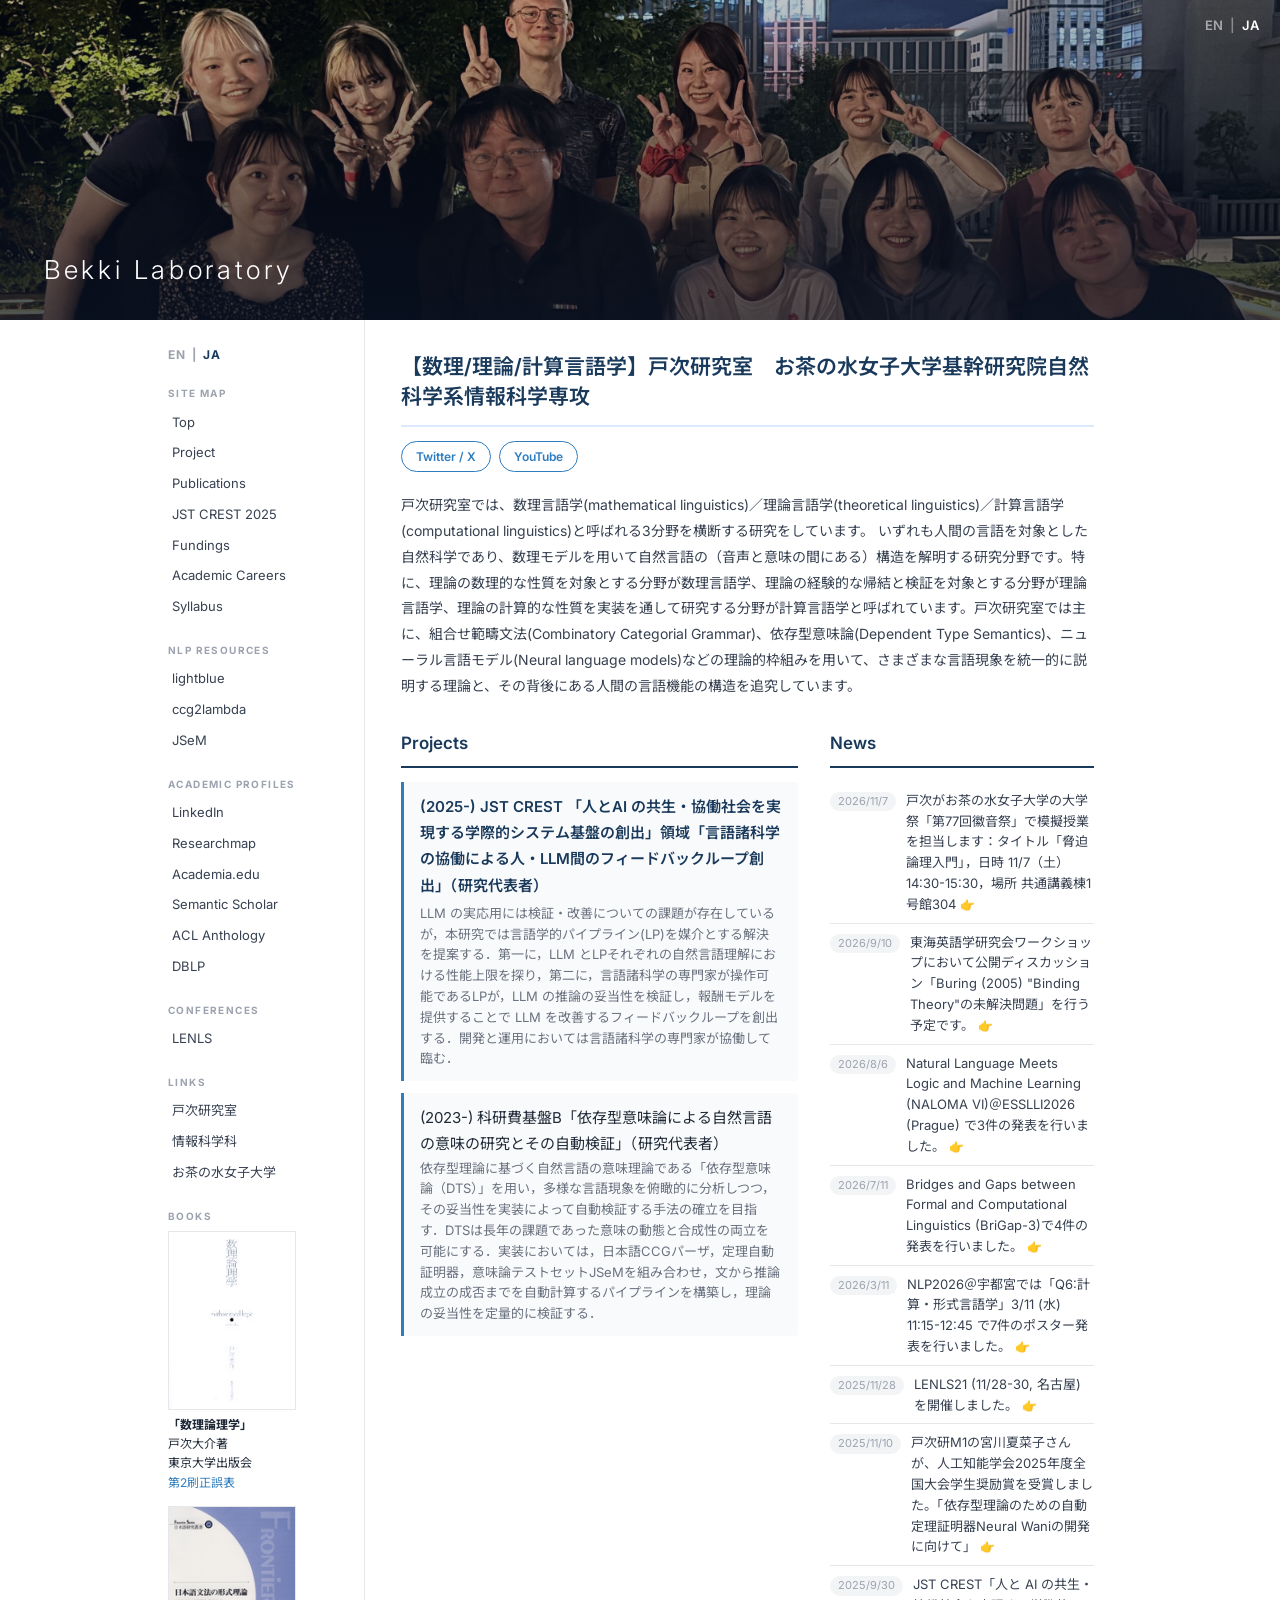
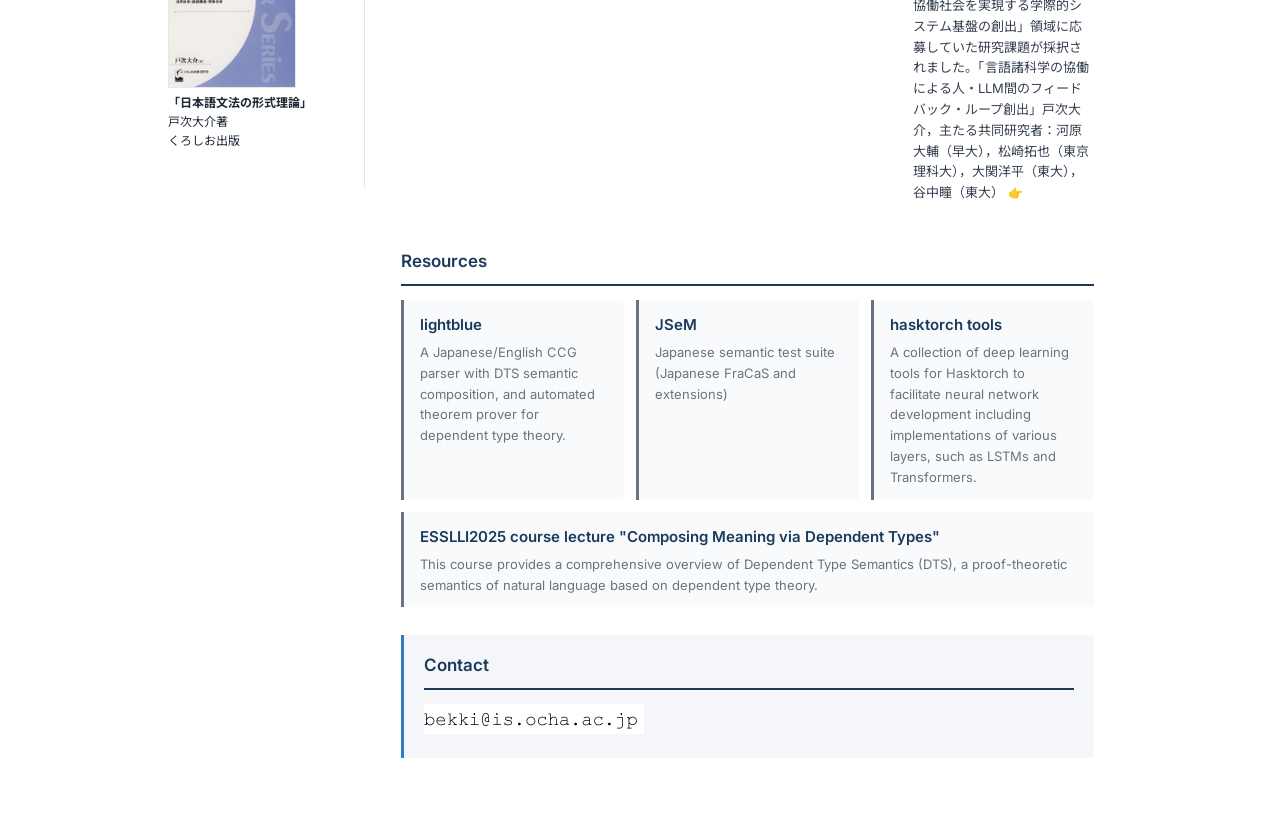
==== ja/index.html @ bdabcb0e "News: mock lecture at the 77th Kiin Festival (2026/11/7, EN & JA index) Co-Authored-By: Claude Opus " ====
<html xmlns="http://www.w3.org/1999/xhtml" xml:lang="ja"><head><meta http-equiv="Content-Type" content="text/html; charset=utf-8"/><meta name="viewport" content="width=device-width, initial-scale=1.0"/><title>Bekki Laboratory — Daisuke Bekki</title><link rel="preconnect" href="https://fonts.googleapis.com"/><link rel="preconnect" href="https://fonts.gstatic.com" crossorigin="anonymous"/><link href="https://fonts.googleapis.com/css2?family=Inter:wght@300;400;600&amp;family=Noto+Sans+JP:wght@300;400;700&amp;display=swap" rel="stylesheet"/><link rel="stylesheet" href="../style.css"/></head><body><div class="site-header"><div class="header-overlay"> </div><div class="lang-toggle"><a href="../index.html">EN</a><span class="lang-sep">|</span><span class="lang-current">JA</span></div><div class="header-text"><h1>Bekki Laboratory</h1></div></div><div class="page-wrapper"><div class="sidebar"><details class="nav-details" open="open"><summary class="nav-summary">
              ☰ メニュー</summary><div class="lang-toggle-sidebar"><a href="../index.html">EN</a><span class="lang-sep">|</span><span class="lang-current">JA</span></div><span class="nav-label">Site Map</span><ul><li><a href="index.html">Top</a></li><li><a href="project.html">Project</a></li><li><a href="publications.html">Publications</a></li><li><a href="crest2025.html">JST CREST 2025</a></li><li><a href="fundings.html">Fundings</a></li><li><a href="career.html">Academic Careers</a></li><li><a href="http://www.is.ocha.ac.jp/~bekki/member/syllabi.html">Syllabus</a></li></ul><span class="nav-label">NLP Resources</span><ul><li><a href="https://github.com/DaisukeBekki/lightblue/" target="_top">lightblue</a></li><li><a href="https://github.com/mynlp/ccg2lambda" target="_top">ccg2lambda</a></li><li><a href="https://github.com/DaisukeBekki/JSeM/" target="_top">JSeM</a></li></ul><span class="nav-label">Academic Profiles</span><ul><li><a href="http://www.linkedin.com/in/daisukebekki" target="_blank">LinkedIn</a></li><li><a href="http://researchmap.jp/bekki/" target="_blank">Researchmap</a></li><li><a href="https://ocha.academia.edu/DaisukeBekki" target="_blank">Academia.edu</a></li><li><a href="https://www.semanticscholar.org/author/Daisuke-Bekki/2520156" target="_blank">Semantic Scholar</a></li><li><a href="https://www.aclweb.org/anthology/people/d/daisuke-bekki/" target="_blank">ACL Anthology</a></li><li><a href="https://dblp.uni-trier.de/pers/hd/b/Bekki:Daisuke" target="_blank">DBLP</a></li></ul><span class="nav-label">Conferences</span><ul><li><a href="https://lenls.github.io/">LENLS</a></li></ul><span class="nav-label">Links</span><ul><li><a href="https://bekkilab.notion.site/Bekkilab-Members-32e4b76a51ae4b03a18d9bd9fe2bbaf2">戸次研究室</a></li><li><a href="http://www.is.ocha.ac.jp/" target="_blank">情報科学科</a></li><li><a href="http://www.ocha.ac.jp/" target="_blank">お茶の水女子大学</a></li></ul><span class="nav-label">Books</span><div class="book-entry"><a href="http://www.amazon.co.jp/dp/4130629158/"><img src="../images/LOGICbook.jpg" alt="数理論理学"/></a><b>「数理論理学」</b><br/>
              戸次大介著<br/>
              東京大学出版会<br/><a href="ErrataSecondPrinting.md">第2刷正誤表</a></div><div class="book-entry"><a href="http://www.amazon.co.jp/dp/4874244688/"><img src="../images/CCGbook.jpg" alt="日本語文法の形式理論"/></a><b>「日本語文法の形式理論」</b><br/>
              戸次大介著<br/>
              くろしお出版
            </div></details></div><div class="main-content"><div xmlns="" class="page-tagline">【数理/理論/計算言語学】戸次研究室　お茶の水女子大学基幹研究院自然科学系情報科学専攻</div><div xmlns="" class="ext-links"><a class="ext-link-btn" href="https://twitter.com/BekkiLab" target="_blank">Twitter / X</a><a class="ext-link-btn" href="https://www.youtube.com/channel/UChd3G2JG8VncyUM4D4R2rCQ" target="_blank">YouTube</a></div><p xmlns="" class="page-about">戸次研究室では、数理言語学(mathematical linguistics)／理論言語学(theoretical linguistics)／計算言語学(computational linguistics)と呼ばれる3分野を横断する研究をしています。

いずれも人間の言語を対象とした自然科学であり、数理モデルを用いて自然言語の（音声と意味の間にある）構造を解明する研究分野です。特に、理論の数理的な性質を対象とする分野が数理言語学、理論の経験的な帰結と検証を対象とする分野が理論言語学、理論の計算的な性質を実装を通して研究する分野が計算言語学と呼ばれています。戸次研究室では主に、組合せ範疇文法(Combinatory Categorial Grammar)、依存型意味論(Dependent Type Semantics)、ニューラル言語モデル(Neural language models)などの理論的枠組みを用いて、さまざまな言語現象を統一的に説明する理論と、その背後にある人間の言語機能の構造を追究しています。</p><div xmlns="" class="index-grid"><div class="index-themes"><div class="section-title">Projects</div><div class="theme-card"><a class="theme-name" href="crest2025.html">(2025-) JST CREST 「人とAI の共生・協働社会を実現する学際的システム基盤の創出」領域「言語諸科学の協働による人・LLM間のフィードバックループ創出」（研究代表者）</a><p class="theme-desc">LLM の実応用には検証・改善についての課題が存在しているが，本研究では言語学的パイプライン(LP)を媒介とする解決を提案する．第一に，LLM とLPそれぞれの自然言語理解における性能上限を探り，第二に，言語諸科学の専門家が操作可能であるLPが，LLM の推論の妥当性を検証し，報酬モデルを提供することで LLM を改善するフィードバックループを創出する．開発と運用においては言語諸科学の専門家が協働して臨む．</p></div><div class="theme-card"><span class="theme-name">(2023-) 科研費基盤B「依存型意味論による自然言語の意味の研究とその自動検証」（研究代表者）</span><p class="theme-desc">依存型理論に基づく自然言語の意味理論である「依存型意味論（DTS）」を用い，多様な言語現象を俯瞰的に分析しつつ，その妥当性を実装によって自動検証する手法の確立を目指す．DTSは長年の課題であった意味の動態と合成性の両立を可能にする．実装においては，日本語CCGパーザ，定理自動証明器，意味論テストセットJSeMを組み合わせ，文から推論成立の成否までを自動計算するパイプラインを構築し，理論の妥当性を定量的に検証する．</p></div></div><div class="index-news"><div class="section-title">News</div><ul class="news-list"><li><span class="news-date">2026/11/7</span><span class="news-text">戸次がお茶の水女子大学の大学祭「第77回徽音祭」で模擬授業を担当します：タイトル「脅迫論理入門」，日時 11/7（土）14:30-15:30，場所 共通講義棟1号館304<a class="news-link" href="https://kiin-fes.com/archives/13270" target="_blank">👉</a></span></li><li><span class="news-date">2026/9/10</span><span class="news-text">東海英語学研究会ワークショップにおいて公開ディスカッション「Buring (2005) "Binding Theory"の未解決問題」を行う予定です。<a class="news-link" href="https://sites.google.com/view/tokaices/" target="_blank">👉</a></span></li><li><span class="news-date">2026/8/6</span><span class="news-text">Natural Language Meets Logic and Machine Learning (NALOMA VI)＠ESSLLI2026 (Prague) で3件の発表を行いました。<a class="news-link" href="https://naloma.github.io/2026/" target="_blank">👉</a></span></li><li><span class="news-date">2026/7/11</span><span class="news-text">Bridges and Gaps between Formal and Computational Linguistics (BriGap-3)で4件の発表を行いました。<a class="news-link" href="https://brigap-workshop.github.io/2026/" target="_blank">👉</a></span></li><li><span class="news-date">2026/3/11</span><span class="news-text">NLP2026＠宇都宮では「Q6:計算・形式言語学」3/11 (水) 11:15-12:45 で7件のポスター発表を行いました。<a class="news-link" href="https://www.anlp.jp/proceedings/annual_meeting/2026/" target="_blank">👉</a></span></li><li><span class="news-date">2025/11/28</span><span class="news-text">LENLS21 (11/28-30, 名古屋) を開催しました。<a class="news-link" href="https://lenls.github.io/lenls21/" target="_blank">👉</a></span></li><li><span class="news-date">2025/11/10</span><span class="news-text">戸次研M1の宮川夏菜子さんが、人工知能学会2025年度全国大会学生奨励賞を受賞しました。「依存型理論のための自動定理証明器Neural Waniの開発に向けて」<a class="news-link" href="https://www.ocha.ac.jp/news/d017153.html" target="_blank">👉</a></span></li><li><span class="news-date">2025/9/30</span><span class="news-text">JST CREST「人と AI の共生・協働社会を実現する学際的システム基盤の創出」領域に応募していた研究課題が採択されました。「言語諸科学の協働による人・LLM間のフィードバック・ループ創出」戸次大介，主たる共同研究者：河原大輔（早大），松崎拓也（東京理科大），大関洋平（東大），谷中瞳（東大）<a class="news-link" href="https://www.jst.go.jp/kisoken/crest/project/1111129/1111129_2025.html#anchor-5" target="_blank">👉</a></span></li></ul></div></div><div xmlns="" class="section-title">Resources</div><div xmlns="" class="res-grid"><div class="res-card"><a class="theme-name" href="https://github.com/DaisukeBekki/lightblue/" target="_blank">lightblue</a><p class="theme-desc">A Japanese/English CCG parser with DTS semantic composition, and automated theorem prover for dependent type theory.</p></div><div class="res-card"><a class="theme-name" href="https://github.com/DaisukeBekki/JSeM/" target="_blank">JSeM</a><p class="theme-desc">Japanese semantic test suite (Japanese FraCaS and extensions)</p></div><div class="res-card"><a class="theme-name" href="https://github.com/DaisukeBekki/hasktorch-tools/" target="_blank">hasktorch tools</a><p class="theme-desc">A collection of deep learning tools for Hasktorch to facilitate neural network development including implementations of various layers, such as LSTMs and Transformers.</p></div><div class="res-card"><a class="theme-name" href="https://github.com/DaisukeBekki/ESSLLI2025" target="_blank">ESSLLI2025 course lecture "Composing Meaning via Dependent Types"</a><p class="theme-desc">This course provides a comprehensive overview of Dependent Type Semantics (DTS), a proof-theoretic semantics of natural language based on dependent type theory.</p></div></div><div xmlns="" class="index-contact"><div class="section-title">Contact</div><img src="../images/emailaddress.bmp" alt="email address"/></div></div></div></body></html>
---- style.css ----
/* reset */
*, *::before, *::after { box-sizing: border-box; margin: 0; padding: 0; }

/* base */
body {
  font-family: 'Inter', 'Noto Sans JP', 'Hiragino Kaku Gothic ProN', 'Yu Gothic', Arial, sans-serif;
  font-size: 15px;
  line-height: 1.75;
  color: #1f2937;
  background: #ffffff;
}

/* links */
a { color: #2e7dbf; text-decoration: none; }
a:visited { color: #2e7dbf; }
a:hover { color: #1a3a5c; text-decoration: underline; }
a:active { color: #c0392b; }

/* ==== header ==== */
.site-header {
  width: 100%;
  height: 320px;
  background-color: #1a3a5c;
  background-image: url("images/bekkilab2026.jpg");
  background-size: cover;
  background-position: center center;
  position: relative;
}
.header-overlay {
  position: absolute;
  top: 0; left: 0; right: 0; bottom: 0;
  background: linear-gradient(to bottom, rgba(10,20,40,0.25), rgba(10,20,40,0.72));
}
.header-text {
  position: absolute;
  bottom: 28px;
  left: 44px;
  color: white;
}
.header-text h1 {
  font-size: 26px;
  font-weight: 300;
  letter-spacing: 0.14em;
  color: white;
}

/* ==== page layout ==== */
.page-wrapper {
  max-width: 980px;
  margin: 0 auto;
  display: flex;
  align-items: flex-start;
}

/* ==== sidebar ==== */
.sidebar {
  width: 215px;
  flex-shrink: 0;
  padding: 24px 14px;
  border-right: 1px solid #e5e7eb;
  position: sticky;
  top: 0;
}
.nav-label {
  display: block;
  font-size: 10px;
  font-weight: 700;
  letter-spacing: 0.14em;
  text-transform: uppercase;
  color: #9ca3af;
  padding: 0 4px;
  margin: 20px 0 4px;
}
.sidebar ul { list-style: none; }
.sidebar ul li a {
  display: block;
  padding: 4px 8px;
  border-radius: 4px;
  font-size: 13px;
  color: #374151;
}
.sidebar ul li a:hover {
  background: #f3f4f6;
  color: #1a3a5c;
  text-decoration: none;
}
.book-entry {
  margin: 6px 4px 14px;
  font-size: 12px;
  line-height: 1.6;
}
.book-entry img {
  display: block;
  max-width: 128px;
  border: 1px solid #e5e7eb;
  margin-bottom: 5px;
}

/* ==== main content ==== */
.main-content {
  flex: 1;
  min-width: 0;
  padding: 32px 36px 56px;
}

/* ==== headings ==== */
.section-title {
  font-size: 17px;
  font-weight: 600;
  color: #1a3a5c;
  border-bottom: 2px solid #1a3a5c;
  padding-bottom: 7px;
  margin: 36px 0 14px;
}
.section-title:first-child { margin-top: 0; }
.subsection-title {
  font-size: 13px;
  font-weight: 700;
  color: #2e7dbf;
  text-transform: uppercase;
  letter-spacing: 0.08em;
  margin: 24px 0 8px;
}

/* ==== publication TOC ==== */
.toc-wrap {
  display: flex;
  gap: 24px;
  background: #f4f6f9;
  border-left: 3px solid #2e7dbf;
  padding: 14px 18px;
  margin-bottom: 28px;
  font-size: 13px;
}
.toc-wrap dl { flex: 1; }
.toc-wrap dt {
  font-weight: 700;
  color: #1a3a5c;
  background: none;
  border: none;
  padding: 0;
  margin: 8px 0 2px;
  font-size: 13px;
}
.toc-wrap dt:first-child { margin-top: 0; }
.toc-wrap dd {
  margin-left: 10px;
  padding: 1px 0;
  border: none;
  font-size: 12px;
}

/* ==== publication list ==== */
.pub-list { list-style: none; padding: 0; margin: 0; }
.pub-item {
  border-left: 3px solid #dbeafe;
  padding: 9px 0 9px 14px;
  margin-bottom: 10px;
}
.pub-item:hover { border-left-color: #2e7dbf; }
.pub-title {
  font-weight: 600;
  color: #1f2937;
  font-size: 14px;
  margin-bottom: 3px;
}
.pub-authors { font-size: 13px; color: #374151; }
.pub-source  { font-size: 13px; color: #6b7280; }
.pub-badge {
  display: inline-block;
  font-size: 11px;
  padding: 0px 6px;
  border: 1px solid #93c5fd;
  border-radius: 3px;
  color: #2e7dbf;
  margin-left: 4px;
  line-height: 1.8;
  vertical-align: middle;
}
.pub-badge:hover {
  background: #2e7dbf;
  color: white;
  border-color: #2e7dbf;
  text-decoration: none;
}

/* ==== definition lists (career, fundings, project/index) ==== */
dt {
  font-weight: 600;
  color: #1a3a5c;
  background: #f4f6f9;
  border-left: 3px solid #2e7dbf;
  padding: 4px 10px;
  margin-top: 10px;
  font-size: 14px;
}
dd {
  padding: 5px 8px 5px 14px;
  font-size: 14px;
  color: #374151;
  margin-left: 0;
  border-left: 1px solid #e5e7eb;
}

/* font.title used in project/index XML source */
font.title {
  display: block;
  font-size: 18px;
  font-weight: 600;
  color: #1a3a5c;
  border-bottom: 2px solid #1a3a5c;
  padding-bottom: 7px;
  margin: 28px 0 12px;
}

/* ==== index page (page element) ==== */
.page-tagline {
  font-size: 21px;
  font-weight: 600;
  color: #1a3a5c;
  line-height: 1.45;
  margin-bottom: 14px;
  padding-bottom: 12px;
  border-bottom: 2px solid #dbeafe;
}
.ext-links {
  display: flex;
  flex-wrap: wrap;
  gap: 8px;
  margin: 14px 0 20px;
}
a.ext-link-btn {
  display: inline-block;
  font-size: 12px;
  font-weight: 600;
  padding: 4px 14px;
  border: 1.5px solid #2e7dbf;
  border-radius: 20px;
  color: #2e7dbf;
  text-decoration: none;
  transition: background 0.15s, color 0.15s;
}
a.ext-link-btn:hover {
  background: #2e7dbf;
  color: white;
  text-decoration: none;
}

.page-about {
  font-size: 14px;
  color: #374151;
  line-height: 1.85;
  margin-bottom: 30px;
}
.index-grid {
  display: flex;
  gap: 32px;
  align-items: flex-start;
  margin-bottom: 32px;
}
.index-themes { flex: 3; min-width: 0; }
.index-news   { flex: 2; min-width: 0; }
.theme-card {
  border-left: 3px solid #2e7dbf;
  background: #f9fafb;
  border-radius: 0 4px 4px 0;
  padding: 12px 16px;
  margin-bottom: 12px;
}
a.theme-name {
  display: block;
  font-size: 15px;
  font-weight: 600;
  color: #1a3a5c;
  margin-bottom: 4px;
}
a.theme-name:hover { color: #2e7dbf; text-decoration: none; }
.theme-desc { font-size: 13px; color: #6b7280; margin: 0; line-height: 1.6; }
.news-list { list-style: none; padding: 0; margin: 0; }
.news-list li {
  display: flex;
  gap: 10px;
  align-items: baseline;
  padding: 8px 0;
  border-bottom: 1px solid #e5e7eb;
  font-size: 13px;
  line-height: 1.6;
  color: #374151;
}
.news-list li:last-child { border-bottom: none; }
.news-text { flex: 1; }
a.news-link { font-size: 12px; margin-left: 4px; font-weight: 600; }
.news-date {
  flex-shrink: 0;
  font-size: 11px;
  color: #9ca3af;
  background: #f3f4f6;
  padding: 1px 8px;
  border-radius: 10px;
  white-space: nowrap;
}
/* resources section */
.res-grid {
  display: flex;
  flex-wrap: wrap;
  gap: 12px;
  margin-bottom: 28px;
}
.res-card {
  flex: 1;
  min-width: 200px;
  border-left: 3px solid #6b7280;
  background: #f9fafb;
  border-radius: 0 4px 4px 0;
  padding: 12px 16px;
}

.index-contact {
  background: #f4f6f9;
  border-left: 3px solid #2e7dbf;
  border-radius: 0 4px 4px 0;
  padding: 16px 20px;
  font-size: 13px;
  color: #374151;
}
.index-contact img { display: block; margin-bottom: 8px; }

/* ==== inline citations and reference list ==== */
a.cite { font-size: 11px; vertical-align: super; color: #2e7dbf; text-decoration: none; }
a.cite:hover { text-decoration: underline; }
.cite-missing { font-size: 11px; vertical-align: super; color: #c0392b; }
.ref-list { padding-left: 24px; font-size: 13px; line-height: 1.75; color: #374151; margin-top: 10px; }
.ref-list li { margin-bottom: 8px; }
.ref-title { font-style: italic; }

/* ==== language toggle ==== */
.lang-toggle {
  position: absolute;
  top: 14px;
  right: 20px;
  display: flex;
  align-items: center;
  gap: 6px;
  font-size: 13px;
  font-weight: 600;
  letter-spacing: 0.05em;
}
.lang-toggle .lang-current { color: #ffffff; }
.lang-toggle .lang-sep { color: rgba(255,255,255,0.4); }
.lang-toggle a { color: rgba(255,255,255,0.55); text-decoration: none; }
.lang-toggle a:hover { color: #ffffff; text-decoration: none; }
.lang-toggle-sidebar {
  display: flex;
  align-items: center;
  gap: 6px;
  padding: 0 4px;
  margin-bottom: 12px;
  font-size: 12px;
  font-weight: 700;
  letter-spacing: 0.08em;
}
.lang-toggle-sidebar .lang-current { color: #1a3a5c; }
.lang-toggle-sidebar .lang-sep { color: #9ca3af; }
.lang-toggle-sidebar a { color: #9ca3af; text-decoration: none; }
.lang-toggle-sidebar a:hover { color: #1a3a5c; }

/* ==== syllabus table ==== */
.syllabus-table {
  border-collapse: collapse;
  width: 100%;
  margin-bottom: 28px;
  font-size: 14px;
}
.syllabus-table td {
  padding: 6px 10px;
  border: 1px solid #e5e7eb;
  vertical-align: top;
}
.cell-label {
  background: #1a3a5c;
  color: white;
  font-weight: 600;
  width: 120px;
  white-space: nowrap;
}

/* ==== responsive ==== */

/* Desktop: hide the summary toggle (content always visible via open attribute) */
@media (min-width: 701px) {
  .nav-summary { display: none; }
}

/* Mobile */
@media (max-width: 700px) {
  .site-header { height: 180px; }
  .header-text h1 { font-size: 20px; }

  .page-wrapper { flex-direction: column; }

  .sidebar {
    width: 100%;
    border-right: none;
    border-bottom: 1px solid #e5e7eb;
    position: static;
    max-height: none;
    padding: 0 14px;
  }
  .nav-summary {
    display: block;
    font-size: 14px;
    font-weight: 700;
    color: #1a3a5c;
    cursor: pointer;
    padding: 10px 4px;
    list-style: none;
    user-select: none;
  }
  .nav-summary::-webkit-details-marker { display: none; }
  .nav-summary::marker { content: none; }

  .nav-details[open] .nav-summary { border-bottom: 1px solid #e5e7eb; margin-bottom: 4px; }

  .book-entry { display: none; }

  .main-content { padding: 20px 16px 40px; }
  .index-grid { flex-direction: column; gap: 20px; }
  .toc-wrap { flex-direction: column; gap: 12px; }
  .page-tagline { font-size: 17px; }
}
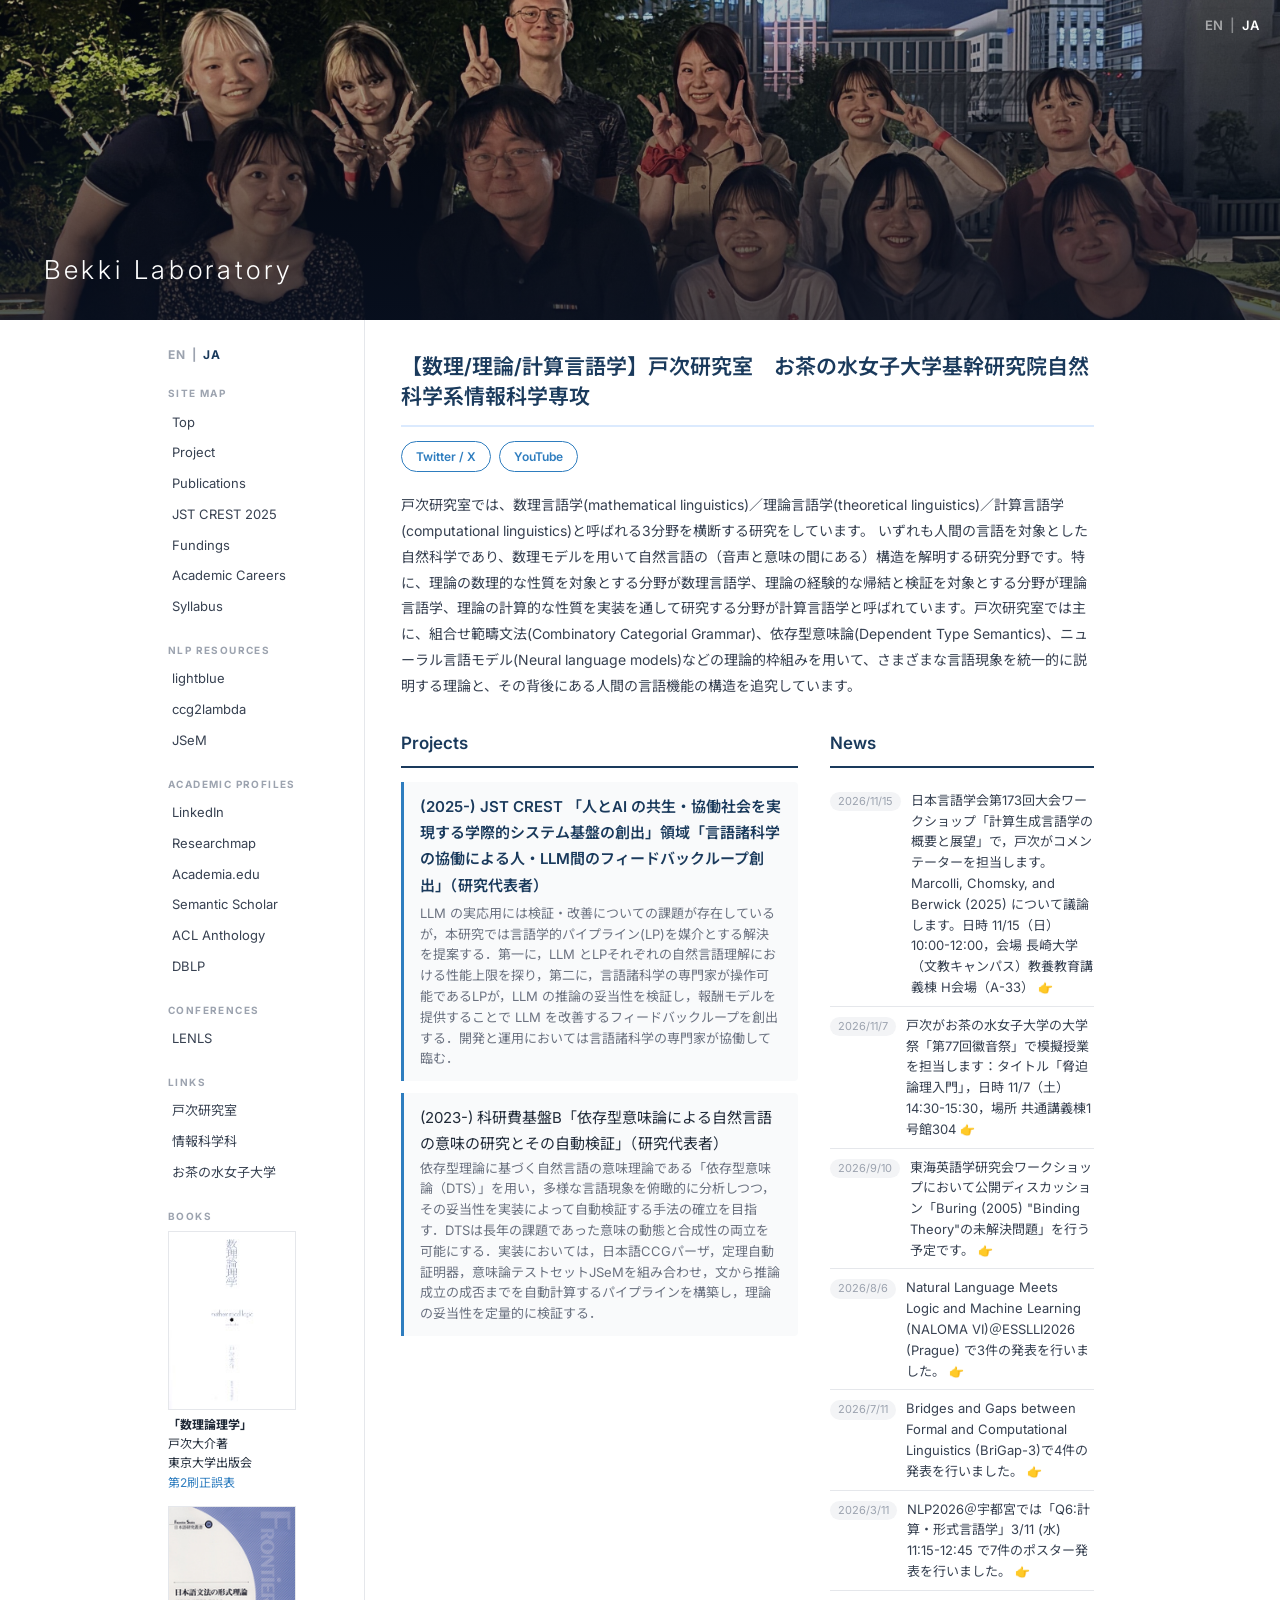
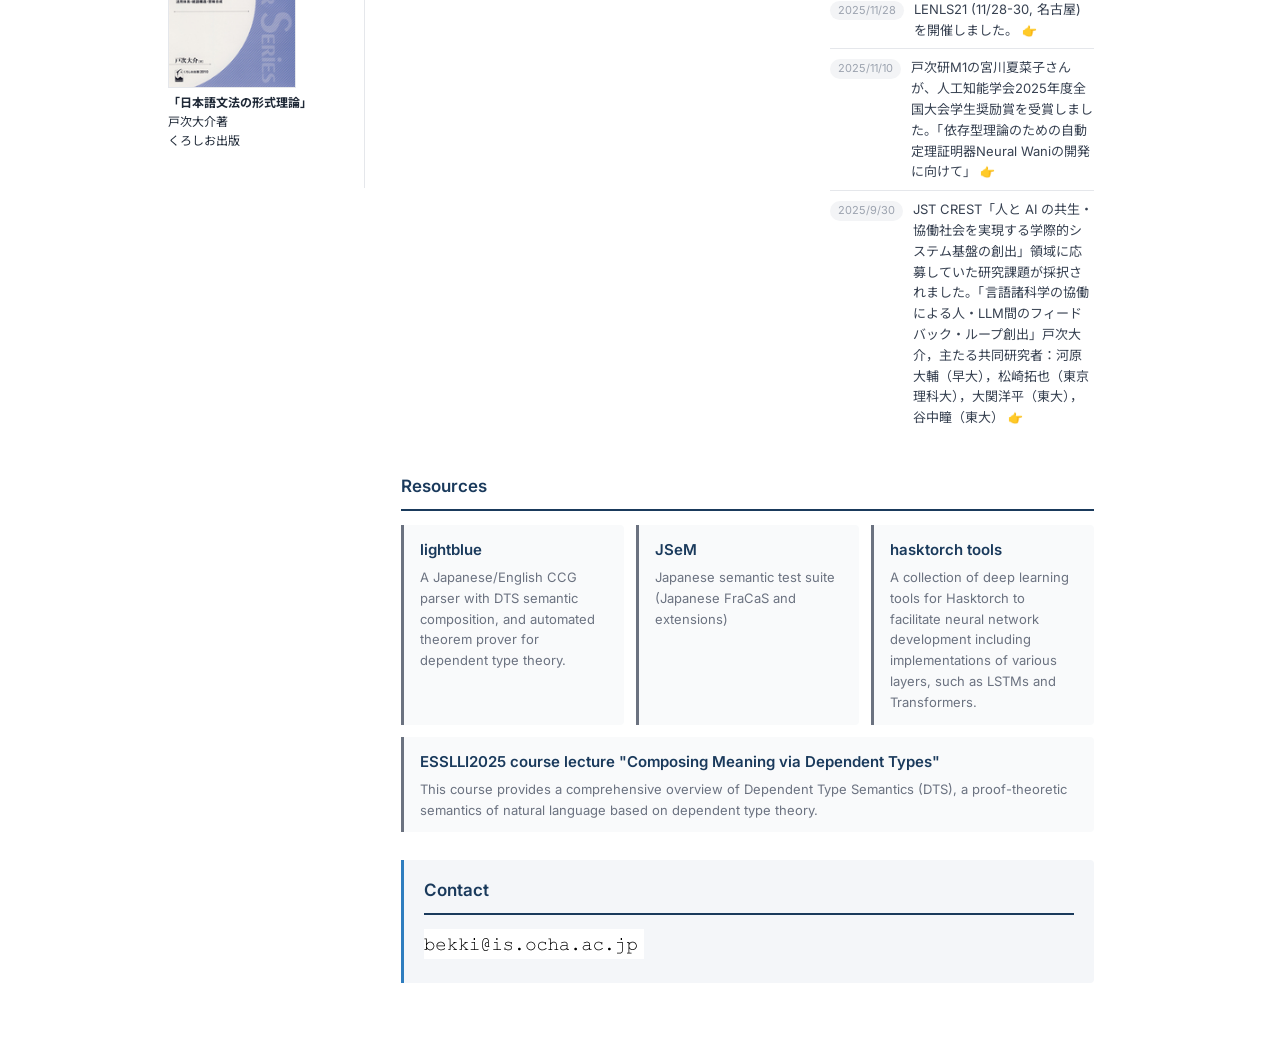
==== commit 62b3c182: "News: commentator at LSJ173 workshop on computational generative linguistics (2026/11/15, EN & JA in" ====
--- a/ja/index.html
+++ b/ja/index.html
@@ -6,4 +6,4 @@
               くろしお出版
             </div></details></div><div class="main-content"><div xmlns="" class="page-tagline">【数理/理論/計算言語学】戸次研究室　お茶の水女子大学基幹研究院自然科学系情報科学専攻</div><div xmlns="" class="ext-links"><a class="ext-link-btn" href="https://twitter.com/BekkiLab" target="_blank">Twitter / X</a><a class="ext-link-btn" href="https://www.youtube.com/channel/UChd3G2JG8VncyUM4D4R2rCQ" target="_blank">YouTube</a></div><p xmlns="" class="page-about">戸次研究室では、数理言語学(mathematical linguistics)／理論言語学(theoretical linguistics)／計算言語学(computational linguistics)と呼ばれる3分野を横断する研究をしています。
 
-いずれも人間の言語を対象とした自然科学であり、数理モデルを用いて自然言語の（音声と意味の間にある）構造を解明する研究分野です。特に、理論の数理的な性質を対象とする分野が数理言語学、理論の経験的な帰結と検証を対象とする分野が理論言語学、理論の計算的な性質を実装を通して研究する分野が計算言語学と呼ばれています。戸次研究室では主に、組合せ範疇文法(Combinatory Categorial Grammar)、依存型意味論(Dependent Type Semantics)、ニューラル言語モデル(Neural language models)などの理論的枠組みを用いて、さまざまな言語現象を統一的に説明する理論と、その背後にある人間の言語機能の構造を追究しています。</p><div xmlns="" class="index-grid"><div class="index-themes"><div class="section-title">Projects</div><div class="theme-card"><a class="theme-name" href="crest2025.html">(2025-) JST CREST 「人とAI の共生・協働社会を実現する学際的システム基盤の創出」領域「言語諸科学の協働による人・LLM間のフィードバックループ創出」（研究代表者）</a><p class="theme-desc">LLM の実応用には検証・改善についての課題が存在しているが，本研究では言語学的パイプライン(LP)を媒介とする解決を提案する．第一に，LLM とLPそれぞれの自然言語理解における性能上限を探り，第二に，言語諸科学の専門家が操作可能であるLPが，LLM の推論の妥当性を検証し，報酬モデルを提供することで LLM を改善するフィードバックループを創出する．開発と運用においては言語諸科学の専門家が協働して臨む．</p></div><div class="theme-card"><span class="theme-name">(2023-) 科研費基盤B「依存型意味論による自然言語の意味の研究とその自動検証」（研究代表者）</span><p class="theme-desc">依存型理論に基づく自然言語の意味理論である「依存型意味論（DTS）」を用い，多様な言語現象を俯瞰的に分析しつつ，その妥当性を実装によって自動検証する手法の確立を目指す．DTSは長年の課題であった意味の動態と合成性の両立を可能にする．実装においては，日本語CCGパーザ，定理自動証明器，意味論テストセットJSeMを組み合わせ，文から推論成立の成否までを自動計算するパイプラインを構築し，理論の妥当性を定量的に検証する．</p></div></div><div class="index-news"><div class="section-title">News</div><ul class="news-list"><li><span class="news-date">2026/11/7</span><span class="news-text">戸次がお茶の水女子大学の大学祭「第77回徽音祭」で模擬授業を担当します：タイトル「脅迫論理入門」，日時 11/7（土）14:30-15:30，場所 共通講義棟1号館304<a class="news-link" href="https://kiin-fes.com/archives/13270" target="_blank">👉</a></span></li><li><span class="news-date">2026/9/10</span><span class="news-text">東海英語学研究会ワークショップにおいて公開ディスカッション「Buring (2005) "Binding Theory"の未解決問題」を行う予定です。<a class="news-link" href="https://sites.google.com/view/tokaices/" target="_blank">👉</a></span></li><li><span class="news-date">2026/8/6</span><span class="news-text">Natural Language Meets Logic and Machine Learning (NALOMA VI)＠ESSLLI2026 (Prague) で3件の発表を行いました。<a class="news-link" href="https://naloma.github.io/2026/" target="_blank">👉</a></span></li><li><span class="news-date">2026/7/11</span><span class="news-text">Bridges and Gaps between Formal and Computational Linguistics (BriGap-3)で4件の発表を行いました。<a class="news-link" href="https://brigap-workshop.github.io/2026/" target="_blank">👉</a></span></li><li><span class="news-date">2026/3/11</span><span class="news-text">NLP2026＠宇都宮では「Q6:計算・形式言語学」3/11 (水) 11:15-12:45 で7件のポスター発表を行いました。<a class="news-link" href="https://www.anlp.jp/proceedings/annual_meeting/2026/" target="_blank">👉</a></span></li><li><span class="news-date">2025/11/28</span><span class="news-text">LENLS21 (11/28-30, 名古屋) を開催しました。<a class="news-link" href="https://lenls.github.io/lenls21/" target="_blank">👉</a></span></li><li><span class="news-date">2025/11/10</span><span class="news-text">戸次研M1の宮川夏菜子さんが、人工知能学会2025年度全国大会学生奨励賞を受賞しました。「依存型理論のための自動定理証明器Neural Waniの開発に向けて」<a class="news-link" href="https://www.ocha.ac.jp/news/d017153.html" target="_blank">👉</a></span></li><li><span class="news-date">2025/9/30</span><span class="news-text">JST CREST「人と AI の共生・協働社会を実現する学際的システム基盤の創出」領域に応募していた研究課題が採択されました。「言語諸科学の協働による人・LLM間のフィードバック・ループ創出」戸次大介，主たる共同研究者：河原大輔（早大），松崎拓也（東京理科大），大関洋平（東大），谷中瞳（東大）<a class="news-link" href="https://www.jst.go.jp/kisoken/crest/project/1111129/1111129_2025.html#anchor-5" target="_blank">👉</a></span></li></ul></div></div><div xmlns="" class="section-title">Resources</div><div xmlns="" class="res-grid"><div class="res-card"><a class="theme-name" href="https://github.com/DaisukeBekki/lightblue/" target="_blank">lightblue</a><p class="theme-desc">A Japanese/English CCG parser with DTS semantic composition, and automated theorem prover for dependent type theory.</p></div><div class="res-card"><a class="theme-name" href="https://github.com/DaisukeBekki/JSeM/" target="_blank">JSeM</a><p class="theme-desc">Japanese semantic test suite (Japanese FraCaS and extensions)</p></div><div class="res-card"><a class="theme-name" href="https://github.com/DaisukeBekki/hasktorch-tools/" target="_blank">hasktorch tools</a><p class="theme-desc">A collection of deep learning tools for Hasktorch to facilitate neural network development including implementations of various layers, such as LSTMs and Transformers.</p></div><div class="res-card"><a class="theme-name" href="https://github.com/DaisukeBekki/ESSLLI2025" target="_blank">ESSLLI2025 course lecture "Composing Meaning via Dependent Types"</a><p class="theme-desc">This course provides a comprehensive overview of Dependent Type Semantics (DTS), a proof-theoretic semantics of natural language based on dependent type theory.</p></div></div><div xmlns="" class="index-contact"><div class="section-title">Contact</div><img src="../images/emailaddress.bmp" alt="email address"/></div></div></div></body></html>
+いずれも人間の言語を対象とした自然科学であり、数理モデルを用いて自然言語の（音声と意味の間にある）構造を解明する研究分野です。特に、理論の数理的な性質を対象とする分野が数理言語学、理論の経験的な帰結と検証を対象とする分野が理論言語学、理論の計算的な性質を実装を通して研究する分野が計算言語学と呼ばれています。戸次研究室では主に、組合せ範疇文法(Combinatory Categorial Grammar)、依存型意味論(Dependent Type Semantics)、ニューラル言語モデル(Neural language models)などの理論的枠組みを用いて、さまざまな言語現象を統一的に説明する理論と、その背後にある人間の言語機能の構造を追究しています。</p><div xmlns="" class="index-grid"><div class="index-themes"><div class="section-title">Projects</div><div class="theme-card"><a class="theme-name" href="crest2025.html">(2025-) JST CREST 「人とAI の共生・協働社会を実現する学際的システム基盤の創出」領域「言語諸科学の協働による人・LLM間のフィードバックループ創出」（研究代表者）</a><p class="theme-desc">LLM の実応用には検証・改善についての課題が存在しているが，本研究では言語学的パイプライン(LP)を媒介とする解決を提案する．第一に，LLM とLPそれぞれの自然言語理解における性能上限を探り，第二に，言語諸科学の専門家が操作可能であるLPが，LLM の推論の妥当性を検証し，報酬モデルを提供することで LLM を改善するフィードバックループを創出する．開発と運用においては言語諸科学の専門家が協働して臨む．</p></div><div class="theme-card"><span class="theme-name">(2023-) 科研費基盤B「依存型意味論による自然言語の意味の研究とその自動検証」（研究代表者）</span><p class="theme-desc">依存型理論に基づく自然言語の意味理論である「依存型意味論（DTS）」を用い，多様な言語現象を俯瞰的に分析しつつ，その妥当性を実装によって自動検証する手法の確立を目指す．DTSは長年の課題であった意味の動態と合成性の両立を可能にする．実装においては，日本語CCGパーザ，定理自動証明器，意味論テストセットJSeMを組み合わせ，文から推論成立の成否までを自動計算するパイプラインを構築し，理論の妥当性を定量的に検証する．</p></div></div><div class="index-news"><div class="section-title">News</div><ul class="news-list"><li><span class="news-date">2026/11/15</span><span class="news-text">日本言語学会第173回大会ワークショップ「計算生成言語学の概要と展望」で，戸次がコメンテーターを担当します。Marcolli, Chomsky, and Berwick (2025) について議論します。日時 11/15（日）10:00-12:00，会場 長崎大学（文教キャンパス）教養教育講義棟 H会場（A-33）<a class="news-link" href="https://ls-japan.org/wp-content/uploads/2026/11/program-lsj173ja-261105.pdf" target="_blank">👉</a></span></li><li><span class="news-date">2026/11/7</span><span class="news-text">戸次がお茶の水女子大学の大学祭「第77回徽音祭」で模擬授業を担当します：タイトル「脅迫論理入門」，日時 11/7（土）14:30-15:30，場所 共通講義棟1号館304<a class="news-link" href="https://kiin-fes.com/archives/13270" target="_blank">👉</a></span></li><li><span class="news-date">2026/9/10</span><span class="news-text">東海英語学研究会ワークショップにおいて公開ディスカッション「Buring (2005) "Binding Theory"の未解決問題」を行う予定です。<a class="news-link" href="https://sites.google.com/view/tokaices/" target="_blank">👉</a></span></li><li><span class="news-date">2026/8/6</span><span class="news-text">Natural Language Meets Logic and Machine Learning (NALOMA VI)＠ESSLLI2026 (Prague) で3件の発表を行いました。<a class="news-link" href="https://naloma.github.io/2026/" target="_blank">👉</a></span></li><li><span class="news-date">2026/7/11</span><span class="news-text">Bridges and Gaps between Formal and Computational Linguistics (BriGap-3)で4件の発表を行いました。<a class="news-link" href="https://brigap-workshop.github.io/2026/" target="_blank">👉</a></span></li><li><span class="news-date">2026/3/11</span><span class="news-text">NLP2026＠宇都宮では「Q6:計算・形式言語学」3/11 (水) 11:15-12:45 で7件のポスター発表を行いました。<a class="news-link" href="https://www.anlp.jp/proceedings/annual_meeting/2026/" target="_blank">👉</a></span></li><li><span class="news-date">2025/11/28</span><span class="news-text">LENLS21 (11/28-30, 名古屋) を開催しました。<a class="news-link" href="https://lenls.github.io/lenls21/" target="_blank">👉</a></span></li><li><span class="news-date">2025/11/10</span><span class="news-text">戸次研M1の宮川夏菜子さんが、人工知能学会2025年度全国大会学生奨励賞を受賞しました。「依存型理論のための自動定理証明器Neural Waniの開発に向けて」<a class="news-link" href="https://www.ocha.ac.jp/news/d017153.html" target="_blank">👉</a></span></li><li><span class="news-date">2025/9/30</span><span class="news-text">JST CREST「人と AI の共生・協働社会を実現する学際的システム基盤の創出」領域に応募していた研究課題が採択されました。「言語諸科学の協働による人・LLM間のフィードバック・ループ創出」戸次大介，主たる共同研究者：河原大輔（早大），松崎拓也（東京理科大），大関洋平（東大），谷中瞳（東大）<a class="news-link" href="https://www.jst.go.jp/kisoken/crest/project/1111129/1111129_2025.html#anchor-5" target="_blank">👉</a></span></li></ul></div></div><div xmlns="" class="section-title">Resources</div><div xmlns="" class="res-grid"><div class="res-card"><a class="theme-name" href="https://github.com/DaisukeBekki/lightblue/" target="_blank">lightblue</a><p class="theme-desc">A Japanese/English CCG parser with DTS semantic composition, and automated theorem prover for dependent type theory.</p></div><div class="res-card"><a class="theme-name" href="https://github.com/DaisukeBekki/JSeM/" target="_blank">JSeM</a><p class="theme-desc">Japanese semantic test suite (Japanese FraCaS and extensions)</p></div><div class="res-card"><a class="theme-name" href="https://github.com/DaisukeBekki/hasktorch-tools/" target="_blank">hasktorch tools</a><p class="theme-desc">A collection of deep learning tools for Hasktorch to facilitate neural network development including implementations of various layers, such as LSTMs and Transformers.</p></div><div class="res-card"><a class="theme-name" href="https://github.com/DaisukeBekki/ESSLLI2025" target="_blank">ESSLLI2025 course lecture "Composing Meaning via Dependent Types"</a><p class="theme-desc">This course provides a comprehensive overview of Dependent Type Semantics (DTS), a proof-theoretic semantics of natural language based on dependent type theory.</p></div></div><div xmlns="" class="index-contact"><div class="section-title">Contact</div><img src="../images/emailaddress.bmp" alt="email address"/></div></div></div></body></html>
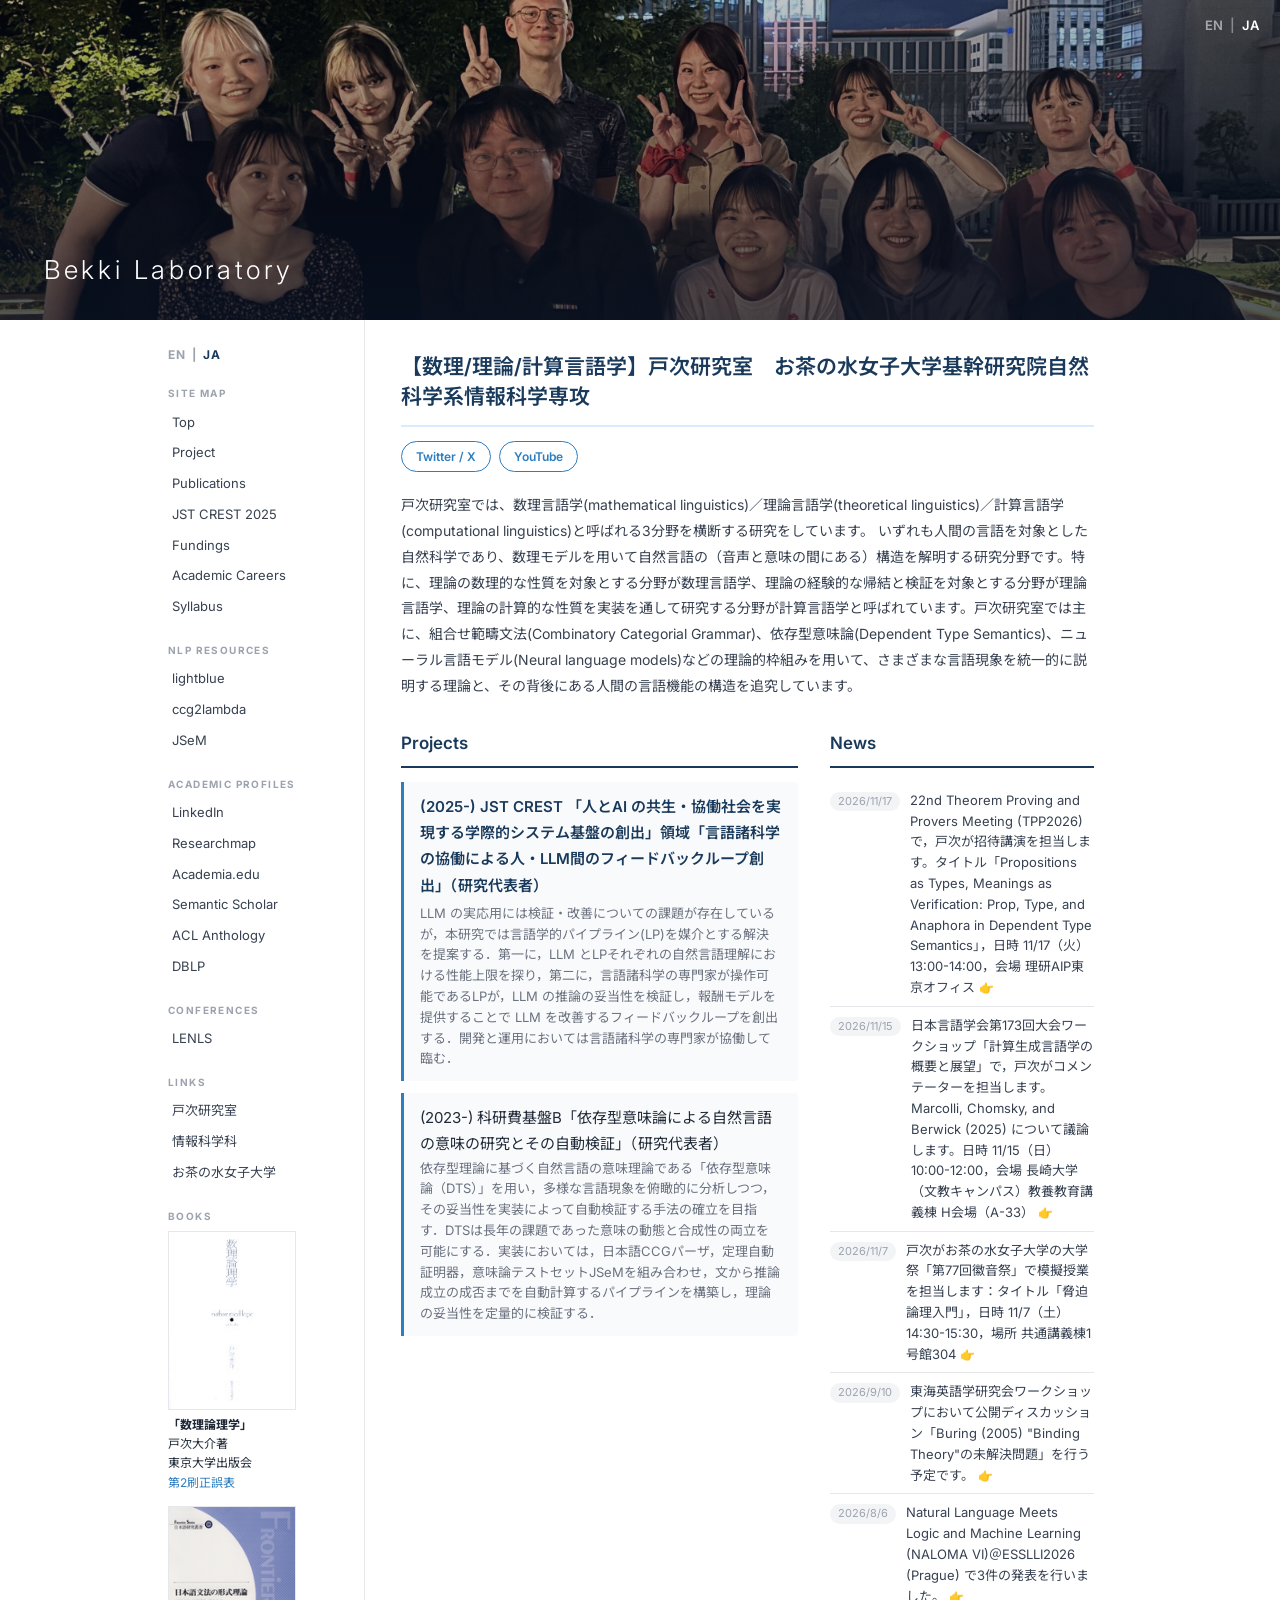
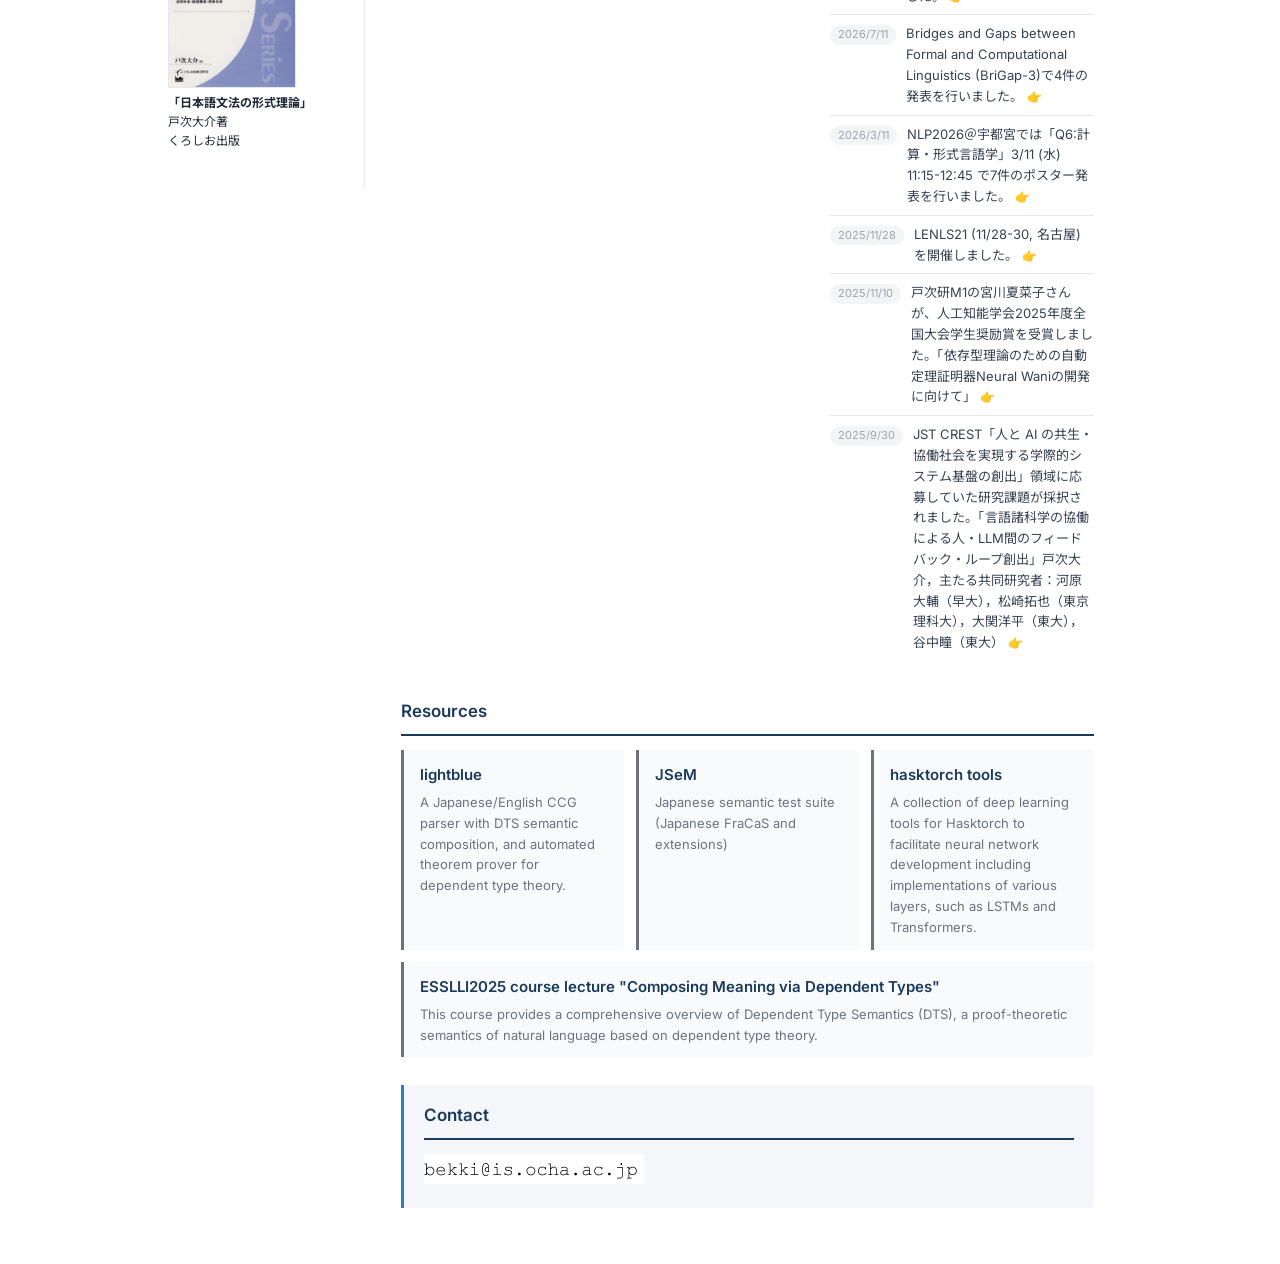
==== commit f3249e93: "News: invited talk at TPP2026 (2026/11/17, EN & JA index) Co-Authored-By: Claude Opus 5.5 <noreply@a" ====
--- a/ja/index.html
+++ b/ja/index.html
@@ -6,4 +6,4 @@
               くろしお出版
             </div></details></div><div class="main-content"><div xmlns="" class="page-tagline">【数理/理論/計算言語学】戸次研究室　お茶の水女子大学基幹研究院自然科学系情報科学専攻</div><div xmlns="" class="ext-links"><a class="ext-link-btn" href="https://twitter.com/BekkiLab" target="_blank">Twitter / X</a><a class="ext-link-btn" href="https://www.youtube.com/channel/UChd3G2JG8VncyUM4D4R2rCQ" target="_blank">YouTube</a></div><p xmlns="" class="page-about">戸次研究室では、数理言語学(mathematical linguistics)／理論言語学(theoretical linguistics)／計算言語学(computational linguistics)と呼ばれる3分野を横断する研究をしています。
 
-いずれも人間の言語を対象とした自然科学であり、数理モデルを用いて自然言語の（音声と意味の間にある）構造を解明する研究分野です。特に、理論の数理的な性質を対象とする分野が数理言語学、理論の経験的な帰結と検証を対象とする分野が理論言語学、理論の計算的な性質を実装を通して研究する分野が計算言語学と呼ばれています。戸次研究室では主に、組合せ範疇文法(Combinatory Categorial Grammar)、依存型意味論(Dependent Type Semantics)、ニューラル言語モデル(Neural language models)などの理論的枠組みを用いて、さまざまな言語現象を統一的に説明する理論と、その背後にある人間の言語機能の構造を追究しています。</p><div xmlns="" class="index-grid"><div class="index-themes"><div class="section-title">Projects</div><div class="theme-card"><a class="theme-name" href="crest2025.html">(2025-) JST CREST 「人とAI の共生・協働社会を実現する学際的システム基盤の創出」領域「言語諸科学の協働による人・LLM間のフィードバックループ創出」（研究代表者）</a><p class="theme-desc">LLM の実応用には検証・改善についての課題が存在しているが，本研究では言語学的パイプライン(LP)を媒介とする解決を提案する．第一に，LLM とLPそれぞれの自然言語理解における性能上限を探り，第二に，言語諸科学の専門家が操作可能であるLPが，LLM の推論の妥当性を検証し，報酬モデルを提供することで LLM を改善するフィードバックループを創出する．開発と運用においては言語諸科学の専門家が協働して臨む．</p></div><div class="theme-card"><span class="theme-name">(2023-) 科研費基盤B「依存型意味論による自然言語の意味の研究とその自動検証」（研究代表者）</span><p class="theme-desc">依存型理論に基づく自然言語の意味理論である「依存型意味論（DTS）」を用い，多様な言語現象を俯瞰的に分析しつつ，その妥当性を実装によって自動検証する手法の確立を目指す．DTSは長年の課題であった意味の動態と合成性の両立を可能にする．実装においては，日本語CCGパーザ，定理自動証明器，意味論テストセットJSeMを組み合わせ，文から推論成立の成否までを自動計算するパイプラインを構築し，理論の妥当性を定量的に検証する．</p></div></div><div class="index-news"><div class="section-title">News</div><ul class="news-list"><li><span class="news-date">2026/11/15</span><span class="news-text">日本言語学会第173回大会ワークショップ「計算生成言語学の概要と展望」で，戸次がコメンテーターを担当します。Marcolli, Chomsky, and Berwick (2025) について議論します。日時 11/15（日）10:00-12:00，会場 長崎大学（文教キャンパス）教養教育講義棟 H会場（A-33）<a class="news-link" href="https://ls-japan.org/wp-content/uploads/2026/11/program-lsj173ja-261105.pdf" target="_blank">👉</a></span></li><li><span class="news-date">2026/11/7</span><span class="news-text">戸次がお茶の水女子大学の大学祭「第77回徽音祭」で模擬授業を担当します：タイトル「脅迫論理入門」，日時 11/7（土）14:30-15:30，場所 共通講義棟1号館304<a class="news-link" href="https://kiin-fes.com/archives/13270" target="_blank">👉</a></span></li><li><span class="news-date">2026/9/10</span><span class="news-text">東海英語学研究会ワークショップにおいて公開ディスカッション「Buring (2005) "Binding Theory"の未解決問題」を行う予定です。<a class="news-link" href="https://sites.google.com/view/tokaices/" target="_blank">👉</a></span></li><li><span class="news-date">2026/8/6</span><span class="news-text">Natural Language Meets Logic and Machine Learning (NALOMA VI)＠ESSLLI2026 (Prague) で3件の発表を行いました。<a class="news-link" href="https://naloma.github.io/2026/" target="_blank">👉</a></span></li><li><span class="news-date">2026/7/11</span><span class="news-text">Bridges and Gaps between Formal and Computational Linguistics (BriGap-3)で4件の発表を行いました。<a class="news-link" href="https://brigap-workshop.github.io/2026/" target="_blank">👉</a></span></li><li><span class="news-date">2026/3/11</span><span class="news-text">NLP2026＠宇都宮では「Q6:計算・形式言語学」3/11 (水) 11:15-12:45 で7件のポスター発表を行いました。<a class="news-link" href="https://www.anlp.jp/proceedings/annual_meeting/2026/" target="_blank">👉</a></span></li><li><span class="news-date">2025/11/28</span><span class="news-text">LENLS21 (11/28-30, 名古屋) を開催しました。<a class="news-link" href="https://lenls.github.io/lenls21/" target="_blank">👉</a></span></li><li><span class="news-date">2025/11/10</span><span class="news-text">戸次研M1の宮川夏菜子さんが、人工知能学会2025年度全国大会学生奨励賞を受賞しました。「依存型理論のための自動定理証明器Neural Waniの開発に向けて」<a class="news-link" href="https://www.ocha.ac.jp/news/d017153.html" target="_blank">👉</a></span></li><li><span class="news-date">2025/9/30</span><span class="news-text">JST CREST「人と AI の共生・協働社会を実現する学際的システム基盤の創出」領域に応募していた研究課題が採択されました。「言語諸科学の協働による人・LLM間のフィードバック・ループ創出」戸次大介，主たる共同研究者：河原大輔（早大），松崎拓也（東京理科大），大関洋平（東大），谷中瞳（東大）<a class="news-link" href="https://www.jst.go.jp/kisoken/crest/project/1111129/1111129_2025.html#anchor-5" target="_blank">👉</a></span></li></ul></div></div><div xmlns="" class="section-title">Resources</div><div xmlns="" class="res-grid"><div class="res-card"><a class="theme-name" href="https://github.com/DaisukeBekki/lightblue/" target="_blank">lightblue</a><p class="theme-desc">A Japanese/English CCG parser with DTS semantic composition, and automated theorem prover for dependent type theory.</p></div><div class="res-card"><a class="theme-name" href="https://github.com/DaisukeBekki/JSeM/" target="_blank">JSeM</a><p class="theme-desc">Japanese semantic test suite (Japanese FraCaS and extensions)</p></div><div class="res-card"><a class="theme-name" href="https://github.com/DaisukeBekki/hasktorch-tools/" target="_blank">hasktorch tools</a><p class="theme-desc">A collection of deep learning tools for Hasktorch to facilitate neural network development including implementations of various layers, such as LSTMs and Transformers.</p></div><div class="res-card"><a class="theme-name" href="https://github.com/DaisukeBekki/ESSLLI2025" target="_blank">ESSLLI2025 course lecture "Composing Meaning via Dependent Types"</a><p class="theme-desc">This course provides a comprehensive overview of Dependent Type Semantics (DTS), a proof-theoretic semantics of natural language based on dependent type theory.</p></div></div><div xmlns="" class="index-contact"><div class="section-title">Contact</div><img src="../images/emailaddress.bmp" alt="email address"/></div></div></div></body></html>
+いずれも人間の言語を対象とした自然科学であり、数理モデルを用いて自然言語の（音声と意味の間にある）構造を解明する研究分野です。特に、理論の数理的な性質を対象とする分野が数理言語学、理論の経験的な帰結と検証を対象とする分野が理論言語学、理論の計算的な性質を実装を通して研究する分野が計算言語学と呼ばれています。戸次研究室では主に、組合せ範疇文法(Combinatory Categorial Grammar)、依存型意味論(Dependent Type Semantics)、ニューラル言語モデル(Neural language models)などの理論的枠組みを用いて、さまざまな言語現象を統一的に説明する理論と、その背後にある人間の言語機能の構造を追究しています。</p><div xmlns="" class="index-grid"><div class="index-themes"><div class="section-title">Projects</div><div class="theme-card"><a class="theme-name" href="crest2025.html">(2025-) JST CREST 「人とAI の共生・協働社会を実現する学際的システム基盤の創出」領域「言語諸科学の協働による人・LLM間のフィードバックループ創出」（研究代表者）</a><p class="theme-desc">LLM の実応用には検証・改善についての課題が存在しているが，本研究では言語学的パイプライン(LP)を媒介とする解決を提案する．第一に，LLM とLPそれぞれの自然言語理解における性能上限を探り，第二に，言語諸科学の専門家が操作可能であるLPが，LLM の推論の妥当性を検証し，報酬モデルを提供することで LLM を改善するフィードバックループを創出する．開発と運用においては言語諸科学の専門家が協働して臨む．</p></div><div class="theme-card"><span class="theme-name">(2023-) 科研費基盤B「依存型意味論による自然言語の意味の研究とその自動検証」（研究代表者）</span><p class="theme-desc">依存型理論に基づく自然言語の意味理論である「依存型意味論（DTS）」を用い，多様な言語現象を俯瞰的に分析しつつ，その妥当性を実装によって自動検証する手法の確立を目指す．DTSは長年の課題であった意味の動態と合成性の両立を可能にする．実装においては，日本語CCGパーザ，定理自動証明器，意味論テストセットJSeMを組み合わせ，文から推論成立の成否までを自動計算するパイプラインを構築し，理論の妥当性を定量的に検証する．</p></div></div><div class="index-news"><div class="section-title">News</div><ul class="news-list"><li><span class="news-date">2026/11/17</span><span class="news-text">22nd Theorem Proving and Provers Meeting (TPP2026) で，戸次が招待講演を担当します。タイトル「Propositions as Types, Meanings as Verification: Prop, Type, and Anaphora in Dependent Type Semantics」，日時 11/17（火）13:00-14:00，会場 理研AIP東京オフィス<a class="news-link" href="https://auto-res.github.io/tpp2026/ja/" target="_blank">👉</a></span></li><li><span class="news-date">2026/11/15</span><span class="news-text">日本言語学会第173回大会ワークショップ「計算生成言語学の概要と展望」で，戸次がコメンテーターを担当します。Marcolli, Chomsky, and Berwick (2025) について議論します。日時 11/15（日）10:00-12:00，会場 長崎大学（文教キャンパス）教養教育講義棟 H会場（A-33）<a class="news-link" href="https://ls-japan.org/wp-content/uploads/2026/11/program-lsj173ja-261105.pdf" target="_blank">👉</a></span></li><li><span class="news-date">2026/11/7</span><span class="news-text">戸次がお茶の水女子大学の大学祭「第77回徽音祭」で模擬授業を担当します：タイトル「脅迫論理入門」，日時 11/7（土）14:30-15:30，場所 共通講義棟1号館304<a class="news-link" href="https://kiin-fes.com/archives/13270" target="_blank">👉</a></span></li><li><span class="news-date">2026/9/10</span><span class="news-text">東海英語学研究会ワークショップにおいて公開ディスカッション「Buring (2005) "Binding Theory"の未解決問題」を行う予定です。<a class="news-link" href="https://sites.google.com/view/tokaices/" target="_blank">👉</a></span></li><li><span class="news-date">2026/8/6</span><span class="news-text">Natural Language Meets Logic and Machine Learning (NALOMA VI)＠ESSLLI2026 (Prague) で3件の発表を行いました。<a class="news-link" href="https://naloma.github.io/2026/" target="_blank">👉</a></span></li><li><span class="news-date">2026/7/11</span><span class="news-text">Bridges and Gaps between Formal and Computational Linguistics (BriGap-3)で4件の発表を行いました。<a class="news-link" href="https://brigap-workshop.github.io/2026/" target="_blank">👉</a></span></li><li><span class="news-date">2026/3/11</span><span class="news-text">NLP2026＠宇都宮では「Q6:計算・形式言語学」3/11 (水) 11:15-12:45 で7件のポスター発表を行いました。<a class="news-link" href="https://www.anlp.jp/proceedings/annual_meeting/2026/" target="_blank">👉</a></span></li><li><span class="news-date">2025/11/28</span><span class="news-text">LENLS21 (11/28-30, 名古屋) を開催しました。<a class="news-link" href="https://lenls.github.io/lenls21/" target="_blank">👉</a></span></li><li><span class="news-date">2025/11/10</span><span class="news-text">戸次研M1の宮川夏菜子さんが、人工知能学会2025年度全国大会学生奨励賞を受賞しました。「依存型理論のための自動定理証明器Neural Waniの開発に向けて」<a class="news-link" href="https://www.ocha.ac.jp/news/d017153.html" target="_blank">👉</a></span></li><li><span class="news-date">2025/9/30</span><span class="news-text">JST CREST「人と AI の共生・協働社会を実現する学際的システム基盤の創出」領域に応募していた研究課題が採択されました。「言語諸科学の協働による人・LLM間のフィードバック・ループ創出」戸次大介，主たる共同研究者：河原大輔（早大），松崎拓也（東京理科大），大関洋平（東大），谷中瞳（東大）<a class="news-link" href="https://www.jst.go.jp/kisoken/crest/project/1111129/1111129_2025.html#anchor-5" target="_blank">👉</a></span></li></ul></div></div><div xmlns="" class="section-title">Resources</div><div xmlns="" class="res-grid"><div class="res-card"><a class="theme-name" href="https://github.com/DaisukeBekki/lightblue/" target="_blank">lightblue</a><p class="theme-desc">A Japanese/English CCG parser with DTS semantic composition, and automated theorem prover for dependent type theory.</p></div><div class="res-card"><a class="theme-name" href="https://github.com/DaisukeBekki/JSeM/" target="_blank">JSeM</a><p class="theme-desc">Japanese semantic test suite (Japanese FraCaS and extensions)</p></div><div class="res-card"><a class="theme-name" href="https://github.com/DaisukeBekki/hasktorch-tools/" target="_blank">hasktorch tools</a><p class="theme-desc">A collection of deep learning tools for Hasktorch to facilitate neural network development including implementations of various layers, such as LSTMs and Transformers.</p></div><div class="res-card"><a class="theme-name" href="https://github.com/DaisukeBekki/ESSLLI2025" target="_blank">ESSLLI2025 course lecture "Composing Meaning via Dependent Types"</a><p class="theme-desc">This course provides a comprehensive overview of Dependent Type Semantics (DTS), a proof-theoretic semantics of natural language based on dependent type theory.</p></div></div><div xmlns="" class="index-contact"><div class="section-title">Contact</div><img src="../images/emailaddress.bmp" alt="email address"/></div></div></div></body></html>
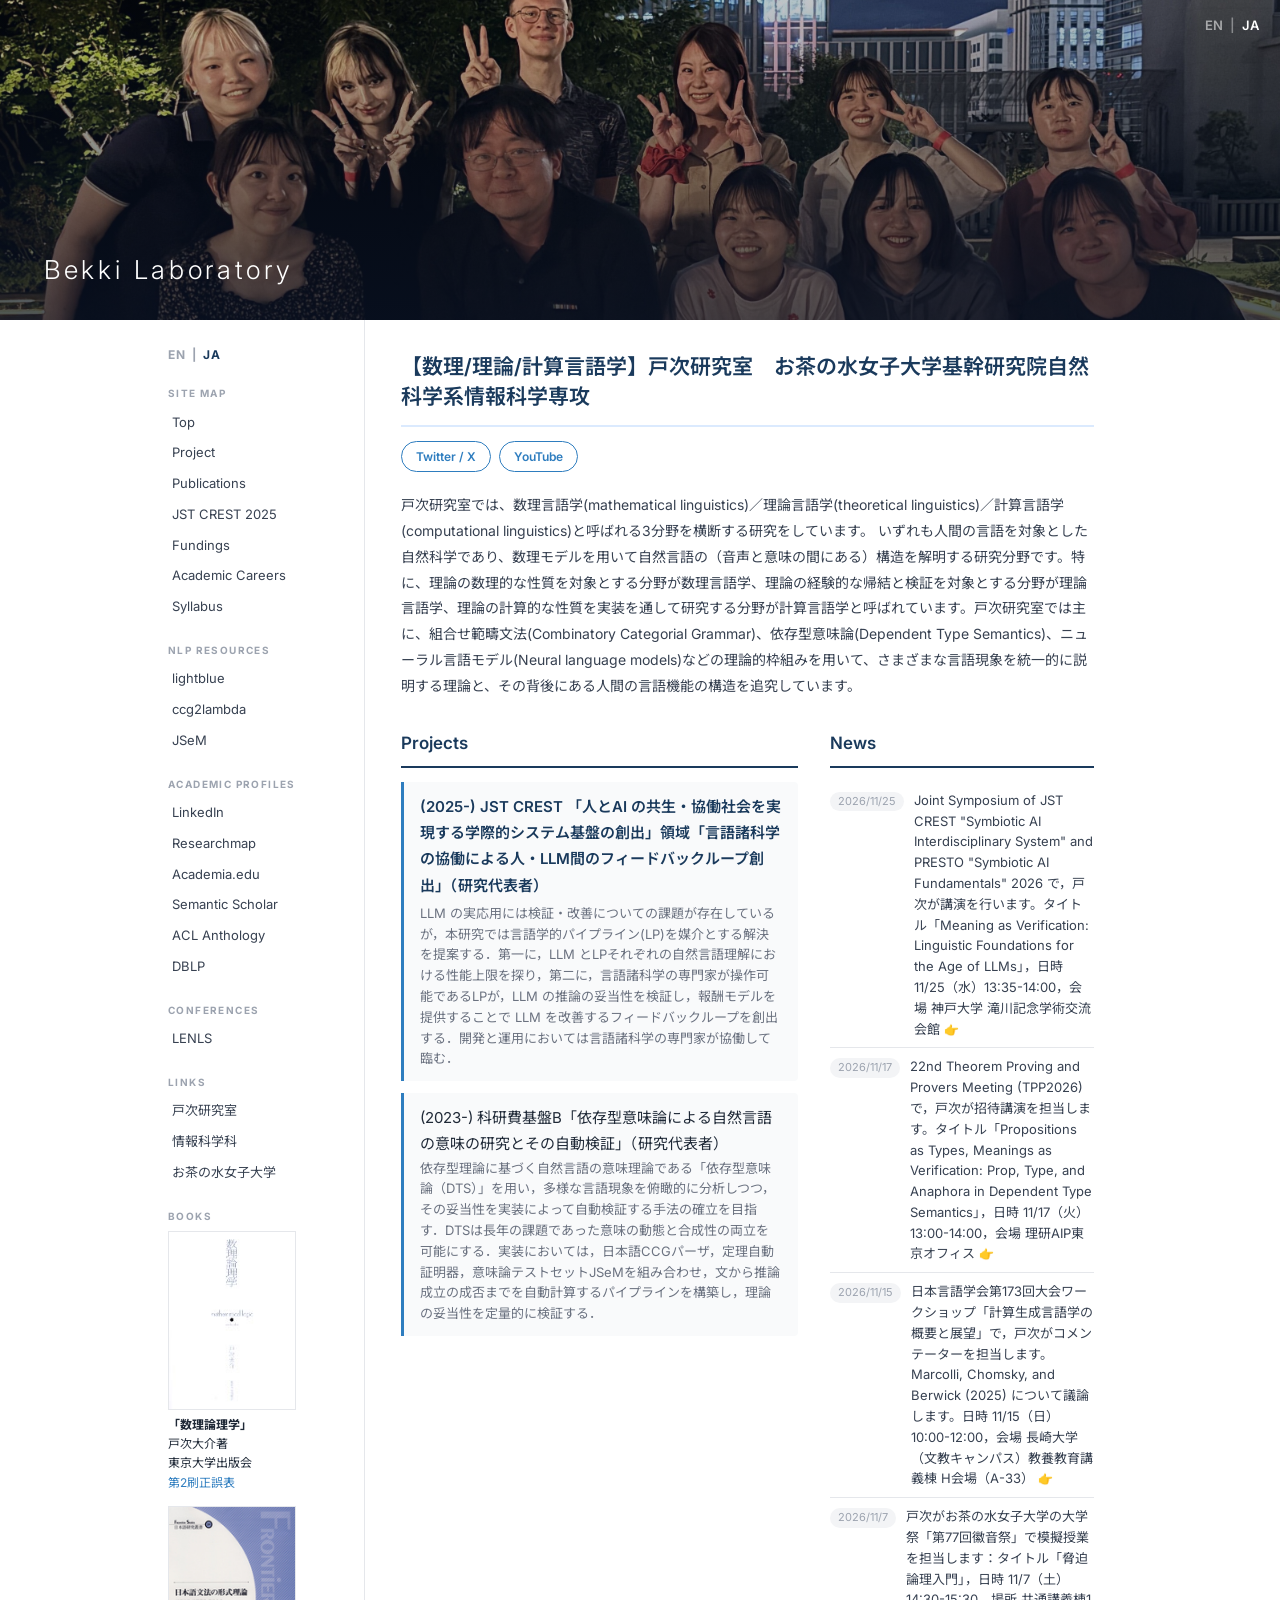
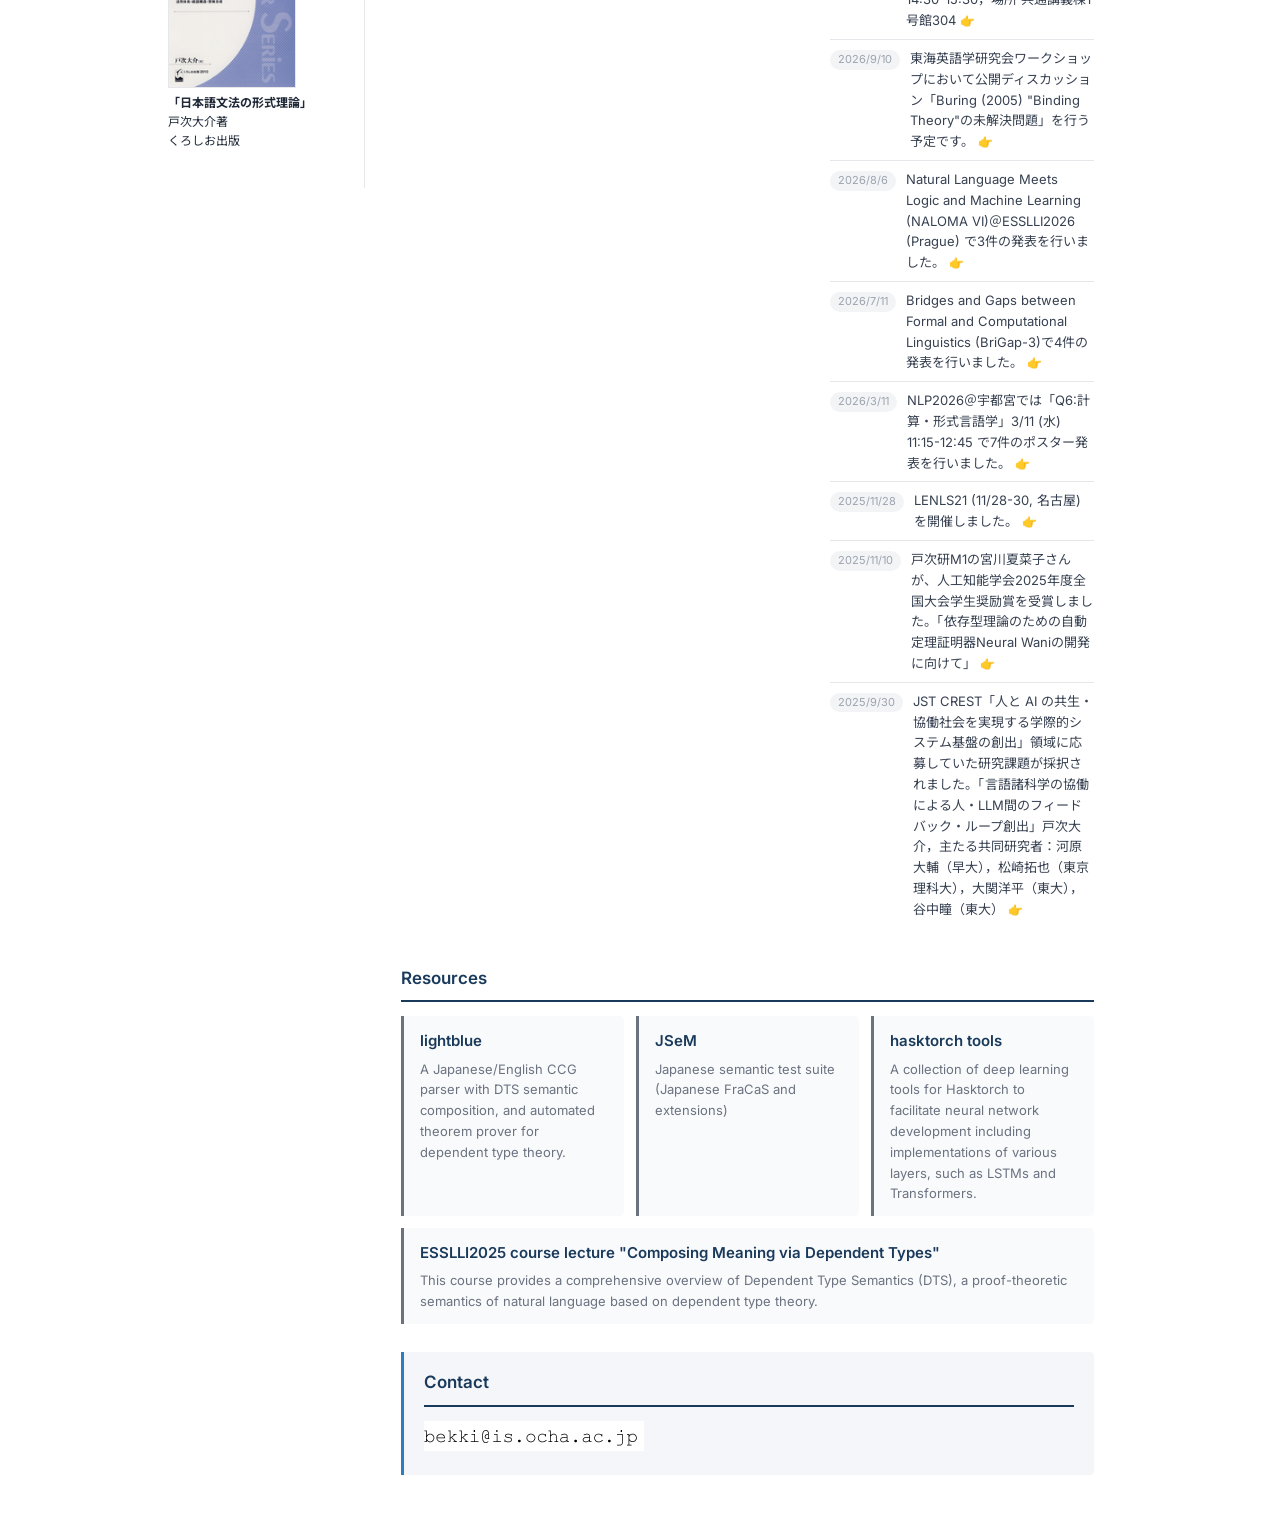
==== commit 45335993: "News: talk at JST CREST/PRESTO Symbiotic AI joint symposium 2026 (2026/11/25, EN & JA index) Co-Auth" ====
--- a/ja/index.html
+++ b/ja/index.html
@@ -6,4 +6,4 @@
               くろしお出版
             </div></details></div><div class="main-content"><div xmlns="" class="page-tagline">【数理/理論/計算言語学】戸次研究室　お茶の水女子大学基幹研究院自然科学系情報科学専攻</div><div xmlns="" class="ext-links"><a class="ext-link-btn" href="https://twitter.com/BekkiLab" target="_blank">Twitter / X</a><a class="ext-link-btn" href="https://www.youtube.com/channel/UChd3G2JG8VncyUM4D4R2rCQ" target="_blank">YouTube</a></div><p xmlns="" class="page-about">戸次研究室では、数理言語学(mathematical linguistics)／理論言語学(theoretical linguistics)／計算言語学(computational linguistics)と呼ばれる3分野を横断する研究をしています。
 
-いずれも人間の言語を対象とした自然科学であり、数理モデルを用いて自然言語の（音声と意味の間にある）構造を解明する研究分野です。特に、理論の数理的な性質を対象とする分野が数理言語学、理論の経験的な帰結と検証を対象とする分野が理論言語学、理論の計算的な性質を実装を通して研究する分野が計算言語学と呼ばれています。戸次研究室では主に、組合せ範疇文法(Combinatory Categorial Grammar)、依存型意味論(Dependent Type Semantics)、ニューラル言語モデル(Neural language models)などの理論的枠組みを用いて、さまざまな言語現象を統一的に説明する理論と、その背後にある人間の言語機能の構造を追究しています。</p><div xmlns="" class="index-grid"><div class="index-themes"><div class="section-title">Projects</div><div class="theme-card"><a class="theme-name" href="crest2025.html">(2025-) JST CREST 「人とAI の共生・協働社会を実現する学際的システム基盤の創出」領域「言語諸科学の協働による人・LLM間のフィードバックループ創出」（研究代表者）</a><p class="theme-desc">LLM の実応用には検証・改善についての課題が存在しているが，本研究では言語学的パイプライン(LP)を媒介とする解決を提案する．第一に，LLM とLPそれぞれの自然言語理解における性能上限を探り，第二に，言語諸科学の専門家が操作可能であるLPが，LLM の推論の妥当性を検証し，報酬モデルを提供することで LLM を改善するフィードバックループを創出する．開発と運用においては言語諸科学の専門家が協働して臨む．</p></div><div class="theme-card"><span class="theme-name">(2023-) 科研費基盤B「依存型意味論による自然言語の意味の研究とその自動検証」（研究代表者）</span><p class="theme-desc">依存型理論に基づく自然言語の意味理論である「依存型意味論（DTS）」を用い，多様な言語現象を俯瞰的に分析しつつ，その妥当性を実装によって自動検証する手法の確立を目指す．DTSは長年の課題であった意味の動態と合成性の両立を可能にする．実装においては，日本語CCGパーザ，定理自動証明器，意味論テストセットJSeMを組み合わせ，文から推論成立の成否までを自動計算するパイプラインを構築し，理論の妥当性を定量的に検証する．</p></div></div><div class="index-news"><div class="section-title">News</div><ul class="news-list"><li><span class="news-date">2026/11/17</span><span class="news-text">22nd Theorem Proving and Provers Meeting (TPP2026) で，戸次が招待講演を担当します。タイトル「Propositions as Types, Meanings as Verification: Prop, Type, and Anaphora in Dependent Type Semantics」，日時 11/17（火）13:00-14:00，会場 理研AIP東京オフィス<a class="news-link" href="https://auto-res.github.io/tpp2026/ja/" target="_blank">👉</a></span></li><li><span class="news-date">2026/11/15</span><span class="news-text">日本言語学会第173回大会ワークショップ「計算生成言語学の概要と展望」で，戸次がコメンテーターを担当します。Marcolli, Chomsky, and Berwick (2025) について議論します。日時 11/15（日）10:00-12:00，会場 長崎大学（文教キャンパス）教養教育講義棟 H会場（A-33）<a class="news-link" href="https://ls-japan.org/wp-content/uploads/2026/11/program-lsj173ja-261105.pdf" target="_blank">👉</a></span></li><li><span class="news-date">2026/11/7</span><span class="news-text">戸次がお茶の水女子大学の大学祭「第77回徽音祭」で模擬授業を担当します：タイトル「脅迫論理入門」，日時 11/7（土）14:30-15:30，場所 共通講義棟1号館304<a class="news-link" href="https://kiin-fes.com/archives/13270" target="_blank">👉</a></span></li><li><span class="news-date">2026/9/10</span><span class="news-text">東海英語学研究会ワークショップにおいて公開ディスカッション「Buring (2005) "Binding Theory"の未解決問題」を行う予定です。<a class="news-link" href="https://sites.google.com/view/tokaices/" target="_blank">👉</a></span></li><li><span class="news-date">2026/8/6</span><span class="news-text">Natural Language Meets Logic and Machine Learning (NALOMA VI)＠ESSLLI2026 (Prague) で3件の発表を行いました。<a class="news-link" href="https://naloma.github.io/2026/" target="_blank">👉</a></span></li><li><span class="news-date">2026/7/11</span><span class="news-text">Bridges and Gaps between Formal and Computational Linguistics (BriGap-3)で4件の発表を行いました。<a class="news-link" href="https://brigap-workshop.github.io/2026/" target="_blank">👉</a></span></li><li><span class="news-date">2026/3/11</span><span class="news-text">NLP2026＠宇都宮では「Q6:計算・形式言語学」3/11 (水) 11:15-12:45 で7件のポスター発表を行いました。<a class="news-link" href="https://www.anlp.jp/proceedings/annual_meeting/2026/" target="_blank">👉</a></span></li><li><span class="news-date">2025/11/28</span><span class="news-text">LENLS21 (11/28-30, 名古屋) を開催しました。<a class="news-link" href="https://lenls.github.io/lenls21/" target="_blank">👉</a></span></li><li><span class="news-date">2025/11/10</span><span class="news-text">戸次研M1の宮川夏菜子さんが、人工知能学会2025年度全国大会学生奨励賞を受賞しました。「依存型理論のための自動定理証明器Neural Waniの開発に向けて」<a class="news-link" href="https://www.ocha.ac.jp/news/d017153.html" target="_blank">👉</a></span></li><li><span class="news-date">2025/9/30</span><span class="news-text">JST CREST「人と AI の共生・協働社会を実現する学際的システム基盤の創出」領域に応募していた研究課題が採択されました。「言語諸科学の協働による人・LLM間のフィードバック・ループ創出」戸次大介，主たる共同研究者：河原大輔（早大），松崎拓也（東京理科大），大関洋平（東大），谷中瞳（東大）<a class="news-link" href="https://www.jst.go.jp/kisoken/crest/project/1111129/1111129_2025.html#anchor-5" target="_blank">👉</a></span></li></ul></div></div><div xmlns="" class="section-title">Resources</div><div xmlns="" class="res-grid"><div class="res-card"><a class="theme-name" href="https://github.com/DaisukeBekki/lightblue/" target="_blank">lightblue</a><p class="theme-desc">A Japanese/English CCG parser with DTS semantic composition, and automated theorem prover for dependent type theory.</p></div><div class="res-card"><a class="theme-name" href="https://github.com/DaisukeBekki/JSeM/" target="_blank">JSeM</a><p class="theme-desc">Japanese semantic test suite (Japanese FraCaS and extensions)</p></div><div class="res-card"><a class="theme-name" href="https://github.com/DaisukeBekki/hasktorch-tools/" target="_blank">hasktorch tools</a><p class="theme-desc">A collection of deep learning tools for Hasktorch to facilitate neural network development including implementations of various layers, such as LSTMs and Transformers.</p></div><div class="res-card"><a class="theme-name" href="https://github.com/DaisukeBekki/ESSLLI2025" target="_blank">ESSLLI2025 course lecture "Composing Meaning via Dependent Types"</a><p class="theme-desc">This course provides a comprehensive overview of Dependent Type Semantics (DTS), a proof-theoretic semantics of natural language based on dependent type theory.</p></div></div><div xmlns="" class="index-contact"><div class="section-title">Contact</div><img src="../images/emailaddress.bmp" alt="email address"/></div></div></div></body></html>
+いずれも人間の言語を対象とした自然科学であり、数理モデルを用いて自然言語の（音声と意味の間にある）構造を解明する研究分野です。特に、理論の数理的な性質を対象とする分野が数理言語学、理論の経験的な帰結と検証を対象とする分野が理論言語学、理論の計算的な性質を実装を通して研究する分野が計算言語学と呼ばれています。戸次研究室では主に、組合せ範疇文法(Combinatory Categorial Grammar)、依存型意味論(Dependent Type Semantics)、ニューラル言語モデル(Neural language models)などの理論的枠組みを用いて、さまざまな言語現象を統一的に説明する理論と、その背後にある人間の言語機能の構造を追究しています。</p><div xmlns="" class="index-grid"><div class="index-themes"><div class="section-title">Projects</div><div class="theme-card"><a class="theme-name" href="crest2025.html">(2025-) JST CREST 「人とAI の共生・協働社会を実現する学際的システム基盤の創出」領域「言語諸科学の協働による人・LLM間のフィードバックループ創出」（研究代表者）</a><p class="theme-desc">LLM の実応用には検証・改善についての課題が存在しているが，本研究では言語学的パイプライン(LP)を媒介とする解決を提案する．第一に，LLM とLPそれぞれの自然言語理解における性能上限を探り，第二に，言語諸科学の専門家が操作可能であるLPが，LLM の推論の妥当性を検証し，報酬モデルを提供することで LLM を改善するフィードバックループを創出する．開発と運用においては言語諸科学の専門家が協働して臨む．</p></div><div class="theme-card"><span class="theme-name">(2023-) 科研費基盤B「依存型意味論による自然言語の意味の研究とその自動検証」（研究代表者）</span><p class="theme-desc">依存型理論に基づく自然言語の意味理論である「依存型意味論（DTS）」を用い，多様な言語現象を俯瞰的に分析しつつ，その妥当性を実装によって自動検証する手法の確立を目指す．DTSは長年の課題であった意味の動態と合成性の両立を可能にする．実装においては，日本語CCGパーザ，定理自動証明器，意味論テストセットJSeMを組み合わせ，文から推論成立の成否までを自動計算するパイプラインを構築し，理論の妥当性を定量的に検証する．</p></div></div><div class="index-news"><div class="section-title">News</div><ul class="news-list"><li><span class="news-date">2026/11/25</span><span class="news-text">Joint Symposium of JST CREST "Symbiotic AI Interdisciplinary System" and PRESTO "Symbiotic AI Fundamentals" 2026 で，戸次が講演を行います。タイトル「Meaning as Verification: Linguistic Foundations for the Age of LLMs」，日時 11/25（水）13:35-14:00，会場 神戸大学 滝川記念学術交流会館<a class="news-link" href="https://www.jst.go.jp/kisoken/aip/result/event/jointsympo_symbio2026/index.html" target="_blank">👉</a></span></li><li><span class="news-date">2026/11/17</span><span class="news-text">22nd Theorem Proving and Provers Meeting (TPP2026) で，戸次が招待講演を担当します。タイトル「Propositions as Types, Meanings as Verification: Prop, Type, and Anaphora in Dependent Type Semantics」，日時 11/17（火）13:00-14:00，会場 理研AIP東京オフィス<a class="news-link" href="https://auto-res.github.io/tpp2026/ja/" target="_blank">👉</a></span></li><li><span class="news-date">2026/11/15</span><span class="news-text">日本言語学会第173回大会ワークショップ「計算生成言語学の概要と展望」で，戸次がコメンテーターを担当します。Marcolli, Chomsky, and Berwick (2025) について議論します。日時 11/15（日）10:00-12:00，会場 長崎大学（文教キャンパス）教養教育講義棟 H会場（A-33）<a class="news-link" href="https://ls-japan.org/wp-content/uploads/2026/11/program-lsj173ja-261105.pdf" target="_blank">👉</a></span></li><li><span class="news-date">2026/11/7</span><span class="news-text">戸次がお茶の水女子大学の大学祭「第77回徽音祭」で模擬授業を担当します：タイトル「脅迫論理入門」，日時 11/7（土）14:30-15:30，場所 共通講義棟1号館304<a class="news-link" href="https://kiin-fes.com/archives/13270" target="_blank">👉</a></span></li><li><span class="news-date">2026/9/10</span><span class="news-text">東海英語学研究会ワークショップにおいて公開ディスカッション「Buring (2005) "Binding Theory"の未解決問題」を行う予定です。<a class="news-link" href="https://sites.google.com/view/tokaices/" target="_blank">👉</a></span></li><li><span class="news-date">2026/8/6</span><span class="news-text">Natural Language Meets Logic and Machine Learning (NALOMA VI)＠ESSLLI2026 (Prague) で3件の発表を行いました。<a class="news-link" href="https://naloma.github.io/2026/" target="_blank">👉</a></span></li><li><span class="news-date">2026/7/11</span><span class="news-text">Bridges and Gaps between Formal and Computational Linguistics (BriGap-3)で4件の発表を行いました。<a class="news-link" href="https://brigap-workshop.github.io/2026/" target="_blank">👉</a></span></li><li><span class="news-date">2026/3/11</span><span class="news-text">NLP2026＠宇都宮では「Q6:計算・形式言語学」3/11 (水) 11:15-12:45 で7件のポスター発表を行いました。<a class="news-link" href="https://www.anlp.jp/proceedings/annual_meeting/2026/" target="_blank">👉</a></span></li><li><span class="news-date">2025/11/28</span><span class="news-text">LENLS21 (11/28-30, 名古屋) を開催しました。<a class="news-link" href="https://lenls.github.io/lenls21/" target="_blank">👉</a></span></li><li><span class="news-date">2025/11/10</span><span class="news-text">戸次研M1の宮川夏菜子さんが、人工知能学会2025年度全国大会学生奨励賞を受賞しました。「依存型理論のための自動定理証明器Neural Waniの開発に向けて」<a class="news-link" href="https://www.ocha.ac.jp/news/d017153.html" target="_blank">👉</a></span></li><li><span class="news-date">2025/9/30</span><span class="news-text">JST CREST「人と AI の共生・協働社会を実現する学際的システム基盤の創出」領域に応募していた研究課題が採択されました。「言語諸科学の協働による人・LLM間のフィードバック・ループ創出」戸次大介，主たる共同研究者：河原大輔（早大），松崎拓也（東京理科大），大関洋平（東大），谷中瞳（東大）<a class="news-link" href="https://www.jst.go.jp/kisoken/crest/project/1111129/1111129_2025.html#anchor-5" target="_blank">👉</a></span></li></ul></div></div><div xmlns="" class="section-title">Resources</div><div xmlns="" class="res-grid"><div class="res-card"><a class="theme-name" href="https://github.com/DaisukeBekki/lightblue/" target="_blank">lightblue</a><p class="theme-desc">A Japanese/English CCG parser with DTS semantic composition, and automated theorem prover for dependent type theory.</p></div><div class="res-card"><a class="theme-name" href="https://github.com/DaisukeBekki/JSeM/" target="_blank">JSeM</a><p class="theme-desc">Japanese semantic test suite (Japanese FraCaS and extensions)</p></div><div class="res-card"><a class="theme-name" href="https://github.com/DaisukeBekki/hasktorch-tools/" target="_blank">hasktorch tools</a><p class="theme-desc">A collection of deep learning tools for Hasktorch to facilitate neural network development including implementations of various layers, such as LSTMs and Transformers.</p></div><div class="res-card"><a class="theme-name" href="https://github.com/DaisukeBekki/ESSLLI2025" target="_blank">ESSLLI2025 course lecture "Composing Meaning via Dependent Types"</a><p class="theme-desc">This course provides a comprehensive overview of Dependent Type Semantics (DTS), a proof-theoretic semantics of natural language based on dependent type theory.</p></div></div><div xmlns="" class="index-contact"><div class="section-title">Contact</div><img src="../images/emailaddress.bmp" alt="email address"/></div></div></div></body></html>
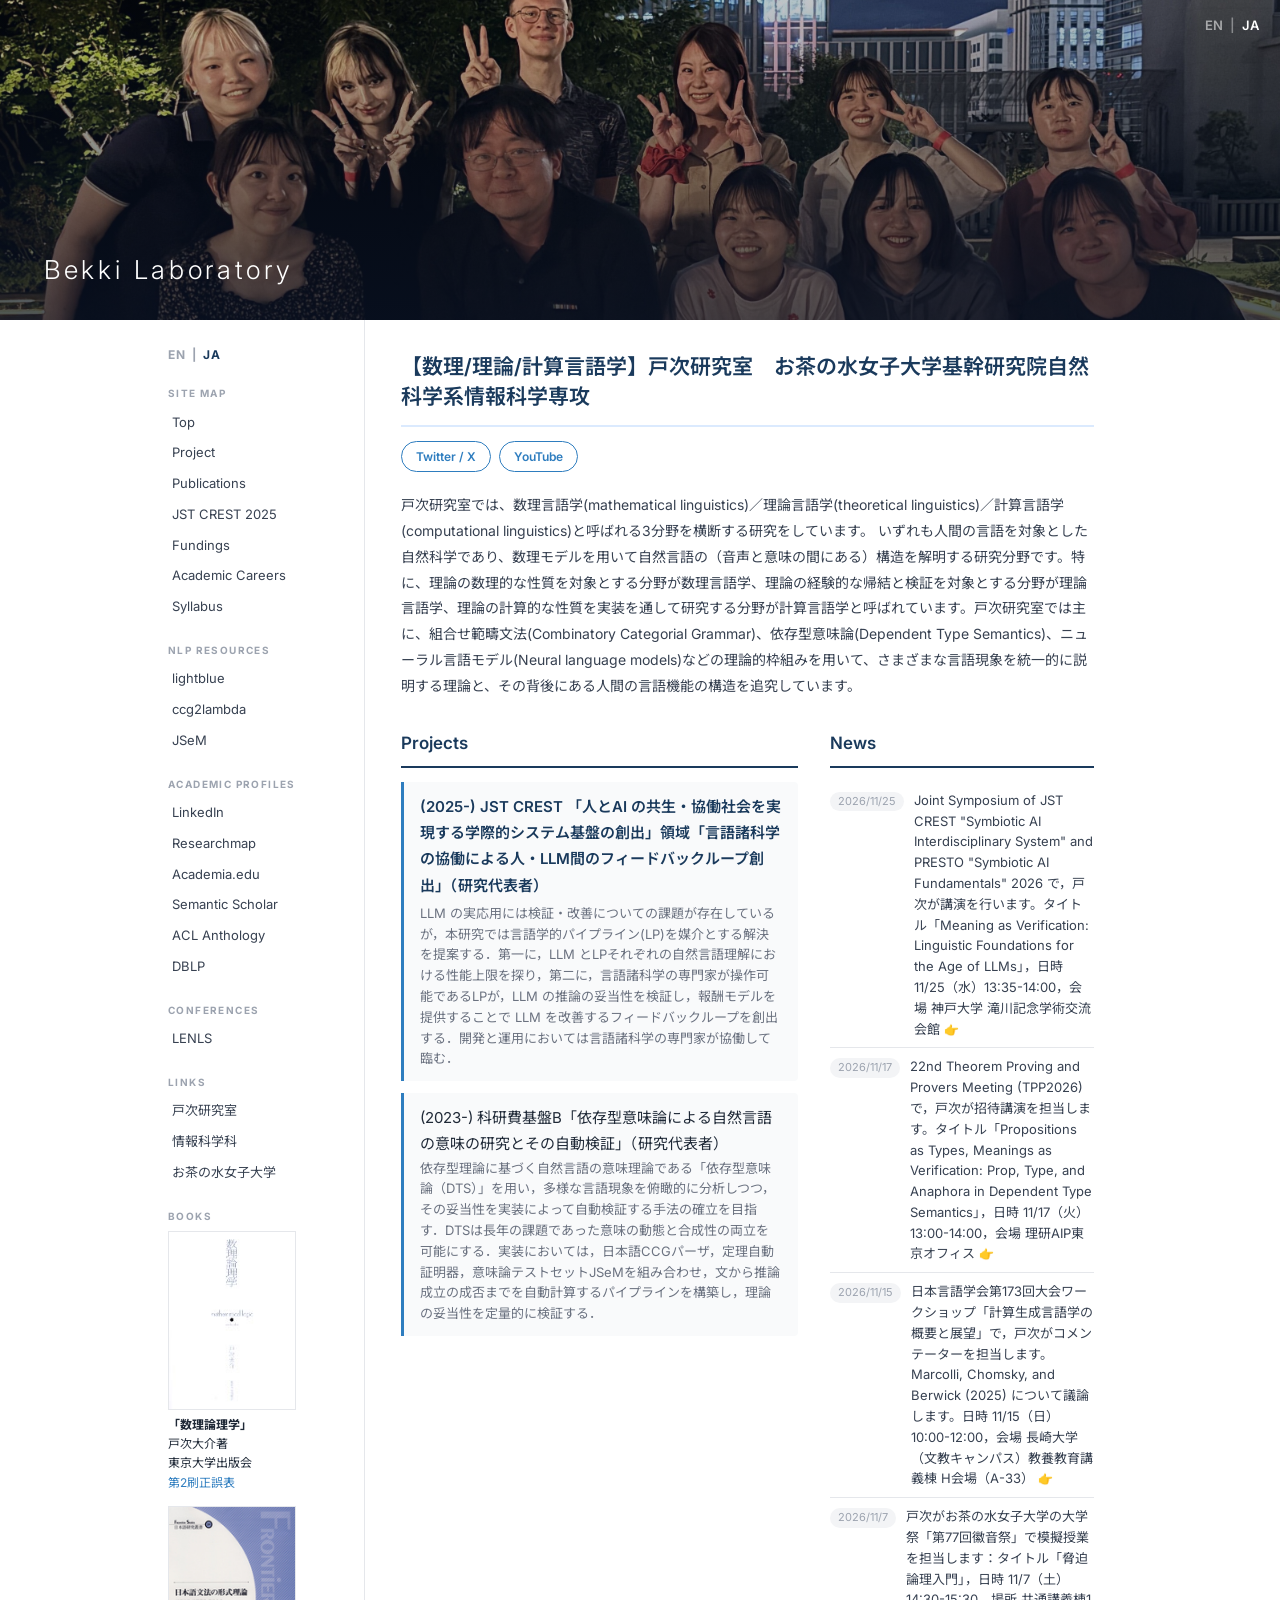
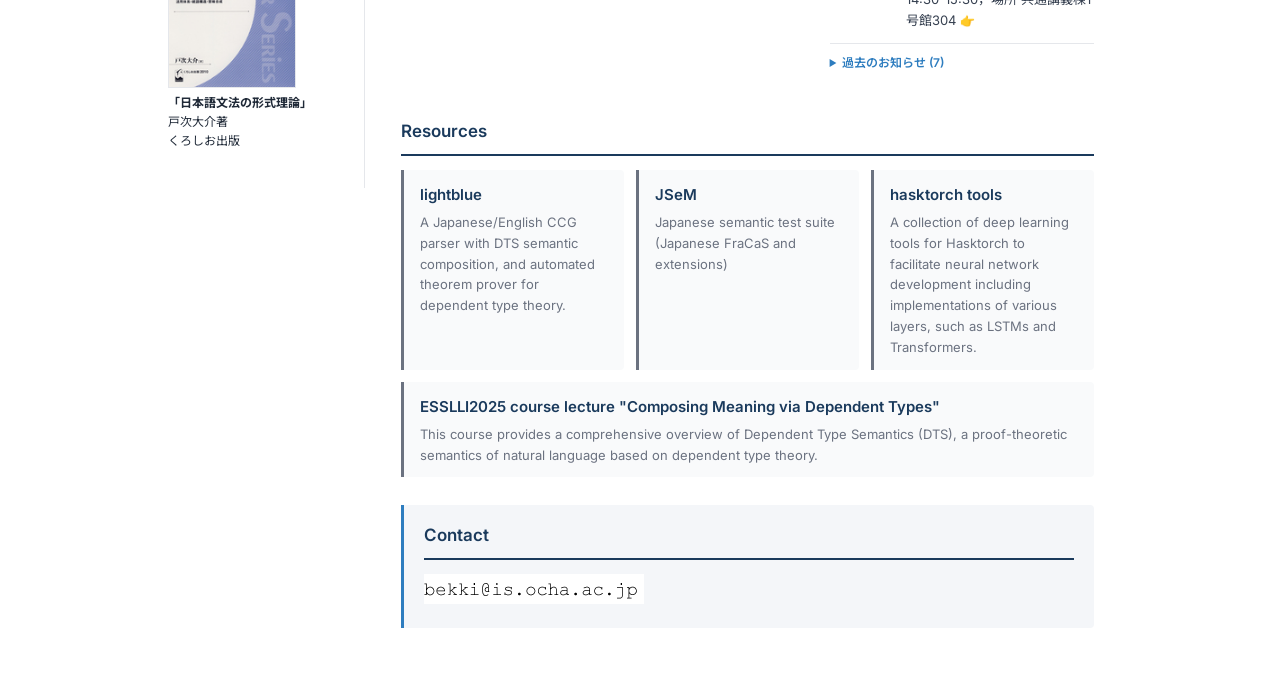
==== commit 5733a4e9: "News: show the latest 4 items, collapse older ones into a past-news box (EN & JA index) Co-Authored-" ====
--- a/ja/index.html
+++ b/ja/index.html
@@ -6,4 +6,4 @@
               くろしお出版
             </div></details></div><div class="main-content"><div xmlns="" class="page-tagline">【数理/理論/計算言語学】戸次研究室　お茶の水女子大学基幹研究院自然科学系情報科学専攻</div><div xmlns="" class="ext-links"><a class="ext-link-btn" href="https://twitter.com/BekkiLab" target="_blank">Twitter / X</a><a class="ext-link-btn" href="https://www.youtube.com/channel/UChd3G2JG8VncyUM4D4R2rCQ" target="_blank">YouTube</a></div><p xmlns="" class="page-about">戸次研究室では、数理言語学(mathematical linguistics)／理論言語学(theoretical linguistics)／計算言語学(computational linguistics)と呼ばれる3分野を横断する研究をしています。
 
-いずれも人間の言語を対象とした自然科学であり、数理モデルを用いて自然言語の（音声と意味の間にある）構造を解明する研究分野です。特に、理論の数理的な性質を対象とする分野が数理言語学、理論の経験的な帰結と検証を対象とする分野が理論言語学、理論の計算的な性質を実装を通して研究する分野が計算言語学と呼ばれています。戸次研究室では主に、組合せ範疇文法(Combinatory Categorial Grammar)、依存型意味論(Dependent Type Semantics)、ニューラル言語モデル(Neural language models)などの理論的枠組みを用いて、さまざまな言語現象を統一的に説明する理論と、その背後にある人間の言語機能の構造を追究しています。</p><div xmlns="" class="index-grid"><div class="index-themes"><div class="section-title">Projects</div><div class="theme-card"><a class="theme-name" href="crest2025.html">(2025-) JST CREST 「人とAI の共生・協働社会を実現する学際的システム基盤の創出」領域「言語諸科学の協働による人・LLM間のフィードバックループ創出」（研究代表者）</a><p class="theme-desc">LLM の実応用には検証・改善についての課題が存在しているが，本研究では言語学的パイプライン(LP)を媒介とする解決を提案する．第一に，LLM とLPそれぞれの自然言語理解における性能上限を探り，第二に，言語諸科学の専門家が操作可能であるLPが，LLM の推論の妥当性を検証し，報酬モデルを提供することで LLM を改善するフィードバックループを創出する．開発と運用においては言語諸科学の専門家が協働して臨む．</p></div><div class="theme-card"><span class="theme-name">(2023-) 科研費基盤B「依存型意味論による自然言語の意味の研究とその自動検証」（研究代表者）</span><p class="theme-desc">依存型理論に基づく自然言語の意味理論である「依存型意味論（DTS）」を用い，多様な言語現象を俯瞰的に分析しつつ，その妥当性を実装によって自動検証する手法の確立を目指す．DTSは長年の課題であった意味の動態と合成性の両立を可能にする．実装においては，日本語CCGパーザ，定理自動証明器，意味論テストセットJSeMを組み合わせ，文から推論成立の成否までを自動計算するパイプラインを構築し，理論の妥当性を定量的に検証する．</p></div></div><div class="index-news"><div class="section-title">News</div><ul class="news-list"><li><span class="news-date">2026/11/25</span><span class="news-text">Joint Symposium of JST CREST "Symbiotic AI Interdisciplinary System" and PRESTO "Symbiotic AI Fundamentals" 2026 で，戸次が講演を行います。タイトル「Meaning as Verification: Linguistic Foundations for the Age of LLMs」，日時 11/25（水）13:35-14:00，会場 神戸大学 滝川記念学術交流会館<a class="news-link" href="https://www.jst.go.jp/kisoken/aip/result/event/jointsympo_symbio2026/index.html" target="_blank">👉</a></span></li><li><span class="news-date">2026/11/17</span><span class="news-text">22nd Theorem Proving and Provers Meeting (TPP2026) で，戸次が招待講演を担当します。タイトル「Propositions as Types, Meanings as Verification: Prop, Type, and Anaphora in Dependent Type Semantics」，日時 11/17（火）13:00-14:00，会場 理研AIP東京オフィス<a class="news-link" href="https://auto-res.github.io/tpp2026/ja/" target="_blank">👉</a></span></li><li><span class="news-date">2026/11/15</span><span class="news-text">日本言語学会第173回大会ワークショップ「計算生成言語学の概要と展望」で，戸次がコメンテーターを担当します。Marcolli, Chomsky, and Berwick (2025) について議論します。日時 11/15（日）10:00-12:00，会場 長崎大学（文教キャンパス）教養教育講義棟 H会場（A-33）<a class="news-link" href="https://ls-japan.org/wp-content/uploads/2026/11/program-lsj173ja-261105.pdf" target="_blank">👉</a></span></li><li><span class="news-date">2026/11/7</span><span class="news-text">戸次がお茶の水女子大学の大学祭「第77回徽音祭」で模擬授業を担当します：タイトル「脅迫論理入門」，日時 11/7（土）14:30-15:30，場所 共通講義棟1号館304<a class="news-link" href="https://kiin-fes.com/archives/13270" target="_blank">👉</a></span></li><li><span class="news-date">2026/9/10</span><span class="news-text">東海英語学研究会ワークショップにおいて公開ディスカッション「Buring (2005) "Binding Theory"の未解決問題」を行う予定です。<a class="news-link" href="https://sites.google.com/view/tokaices/" target="_blank">👉</a></span></li><li><span class="news-date">2026/8/6</span><span class="news-text">Natural Language Meets Logic and Machine Learning (NALOMA VI)＠ESSLLI2026 (Prague) で3件の発表を行いました。<a class="news-link" href="https://naloma.github.io/2026/" target="_blank">👉</a></span></li><li><span class="news-date">2026/7/11</span><span class="news-text">Bridges and Gaps between Formal and Computational Linguistics (BriGap-3)で4件の発表を行いました。<a class="news-link" href="https://brigap-workshop.github.io/2026/" target="_blank">👉</a></span></li><li><span class="news-date">2026/3/11</span><span class="news-text">NLP2026＠宇都宮では「Q6:計算・形式言語学」3/11 (水) 11:15-12:45 で7件のポスター発表を行いました。<a class="news-link" href="https://www.anlp.jp/proceedings/annual_meeting/2026/" target="_blank">👉</a></span></li><li><span class="news-date">2025/11/28</span><span class="news-text">LENLS21 (11/28-30, 名古屋) を開催しました。<a class="news-link" href="https://lenls.github.io/lenls21/" target="_blank">👉</a></span></li><li><span class="news-date">2025/11/10</span><span class="news-text">戸次研M1の宮川夏菜子さんが、人工知能学会2025年度全国大会学生奨励賞を受賞しました。「依存型理論のための自動定理証明器Neural Waniの開発に向けて」<a class="news-link" href="https://www.ocha.ac.jp/news/d017153.html" target="_blank">👉</a></span></li><li><span class="news-date">2025/9/30</span><span class="news-text">JST CREST「人と AI の共生・協働社会を実現する学際的システム基盤の創出」領域に応募していた研究課題が採択されました。「言語諸科学の協働による人・LLM間のフィードバック・ループ創出」戸次大介，主たる共同研究者：河原大輔（早大），松崎拓也（東京理科大），大関洋平（東大），谷中瞳（東大）<a class="news-link" href="https://www.jst.go.jp/kisoken/crest/project/1111129/1111129_2025.html#anchor-5" target="_blank">👉</a></span></li></ul></div></div><div xmlns="" class="section-title">Resources</div><div xmlns="" class="res-grid"><div class="res-card"><a class="theme-name" href="https://github.com/DaisukeBekki/lightblue/" target="_blank">lightblue</a><p class="theme-desc">A Japanese/English CCG parser with DTS semantic composition, and automated theorem prover for dependent type theory.</p></div><div class="res-card"><a class="theme-name" href="https://github.com/DaisukeBekki/JSeM/" target="_blank">JSeM</a><p class="theme-desc">Japanese semantic test suite (Japanese FraCaS and extensions)</p></div><div class="res-card"><a class="theme-name" href="https://github.com/DaisukeBekki/hasktorch-tools/" target="_blank">hasktorch tools</a><p class="theme-desc">A collection of deep learning tools for Hasktorch to facilitate neural network development including implementations of various layers, such as LSTMs and Transformers.</p></div><div class="res-card"><a class="theme-name" href="https://github.com/DaisukeBekki/ESSLLI2025" target="_blank">ESSLLI2025 course lecture "Composing Meaning via Dependent Types"</a><p class="theme-desc">This course provides a comprehensive overview of Dependent Type Semantics (DTS), a proof-theoretic semantics of natural language based on dependent type theory.</p></div></div><div xmlns="" class="index-contact"><div class="section-title">Contact</div><img src="../images/emailaddress.bmp" alt="email address"/></div></div></div></body></html>
+いずれも人間の言語を対象とした自然科学であり、数理モデルを用いて自然言語の（音声と意味の間にある）構造を解明する研究分野です。特に、理論の数理的な性質を対象とする分野が数理言語学、理論の経験的な帰結と検証を対象とする分野が理論言語学、理論の計算的な性質を実装を通して研究する分野が計算言語学と呼ばれています。戸次研究室では主に、組合せ範疇文法(Combinatory Categorial Grammar)、依存型意味論(Dependent Type Semantics)、ニューラル言語モデル(Neural language models)などの理論的枠組みを用いて、さまざまな言語現象を統一的に説明する理論と、その背後にある人間の言語機能の構造を追究しています。</p><div xmlns="" class="index-grid"><div class="index-themes"><div class="section-title">Projects</div><div class="theme-card"><a class="theme-name" href="crest2025.html">(2025-) JST CREST 「人とAI の共生・協働社会を実現する学際的システム基盤の創出」領域「言語諸科学の協働による人・LLM間のフィードバックループ創出」（研究代表者）</a><p class="theme-desc">LLM の実応用には検証・改善についての課題が存在しているが，本研究では言語学的パイプライン(LP)を媒介とする解決を提案する．第一に，LLM とLPそれぞれの自然言語理解における性能上限を探り，第二に，言語諸科学の専門家が操作可能であるLPが，LLM の推論の妥当性を検証し，報酬モデルを提供することで LLM を改善するフィードバックループを創出する．開発と運用においては言語諸科学の専門家が協働して臨む．</p></div><div class="theme-card"><span class="theme-name">(2023-) 科研費基盤B「依存型意味論による自然言語の意味の研究とその自動検証」（研究代表者）</span><p class="theme-desc">依存型理論に基づく自然言語の意味理論である「依存型意味論（DTS）」を用い，多様な言語現象を俯瞰的に分析しつつ，その妥当性を実装によって自動検証する手法の確立を目指す．DTSは長年の課題であった意味の動態と合成性の両立を可能にする．実装においては，日本語CCGパーザ，定理自動証明器，意味論テストセットJSeMを組み合わせ，文から推論成立の成否までを自動計算するパイプラインを構築し，理論の妥当性を定量的に検証する．</p></div></div><div class="index-news"><div class="section-title">News</div><ul class="news-list"><li><span class="news-date">2026/11/25</span><span class="news-text">Joint Symposium of JST CREST "Symbiotic AI Interdisciplinary System" and PRESTO "Symbiotic AI Fundamentals" 2026 で，戸次が講演を行います。タイトル「Meaning as Verification: Linguistic Foundations for the Age of LLMs」，日時 11/25（水）13:35-14:00，会場 神戸大学 滝川記念学術交流会館<a class="news-link" href="https://www.jst.go.jp/kisoken/aip/result/event/jointsympo_symbio2026/index.html" target="_blank">👉</a></span></li><li><span class="news-date">2026/11/17</span><span class="news-text">22nd Theorem Proving and Provers Meeting (TPP2026) で，戸次が招待講演を担当します。タイトル「Propositions as Types, Meanings as Verification: Prop, Type, and Anaphora in Dependent Type Semantics」，日時 11/17（火）13:00-14:00，会場 理研AIP東京オフィス<a class="news-link" href="https://auto-res.github.io/tpp2026/ja/" target="_blank">👉</a></span></li><li><span class="news-date">2026/11/15</span><span class="news-text">日本言語学会第173回大会ワークショップ「計算生成言語学の概要と展望」で，戸次がコメンテーターを担当します。Marcolli, Chomsky, and Berwick (2025) について議論します。日時 11/15（日）10:00-12:00，会場 長崎大学（文教キャンパス）教養教育講義棟 H会場（A-33）<a class="news-link" href="https://ls-japan.org/wp-content/uploads/2026/11/program-lsj173ja-261105.pdf" target="_blank">👉</a></span></li><li><span class="news-date">2026/11/7</span><span class="news-text">戸次がお茶の水女子大学の大学祭「第77回徽音祭」で模擬授業を担当します：タイトル「脅迫論理入門」，日時 11/7（土）14:30-15:30，場所 共通講義棟1号館304<a class="news-link" href="https://kiin-fes.com/archives/13270" target="_blank">👉</a></span></li></ul><details class="news-archive"><summary class="news-archive-summary">過去のお知らせ (7)</summary><ul class="news-list"><li><span class="news-date">2026/9/10</span><span class="news-text">東海英語学研究会ワークショップにおいて公開ディスカッション「Buring (2005) "Binding Theory"の未解決問題」を行う予定です。<a class="news-link" href="https://sites.google.com/view/tokaices/" target="_blank">👉</a></span></li><li><span class="news-date">2026/8/6</span><span class="news-text">Natural Language Meets Logic and Machine Learning (NALOMA VI)＠ESSLLI2026 (Prague) で3件の発表を行いました。<a class="news-link" href="https://naloma.github.io/2026/" target="_blank">👉</a></span></li><li><span class="news-date">2026/7/11</span><span class="news-text">Bridges and Gaps between Formal and Computational Linguistics (BriGap-3)で4件の発表を行いました。<a class="news-link" href="https://brigap-workshop.github.io/2026/" target="_blank">👉</a></span></li><li><span class="news-date">2026/3/11</span><span class="news-text">NLP2026＠宇都宮では「Q6:計算・形式言語学」3/11 (水) 11:15-12:45 で7件のポスター発表を行いました。<a class="news-link" href="https://www.anlp.jp/proceedings/annual_meeting/2026/" target="_blank">👉</a></span></li><li><span class="news-date">2025/11/28</span><span class="news-text">LENLS21 (11/28-30, 名古屋) を開催しました。<a class="news-link" href="https://lenls.github.io/lenls21/" target="_blank">👉</a></span></li><li><span class="news-date">2025/11/10</span><span class="news-text">戸次研M1の宮川夏菜子さんが、人工知能学会2025年度全国大会学生奨励賞を受賞しました。「依存型理論のための自動定理証明器Neural Waniの開発に向けて」<a class="news-link" href="https://www.ocha.ac.jp/news/d017153.html" target="_blank">👉</a></span></li><li><span class="news-date">2025/9/30</span><span class="news-text">JST CREST「人と AI の共生・協働社会を実現する学際的システム基盤の創出」領域に応募していた研究課題が採択されました。「言語諸科学の協働による人・LLM間のフィードバック・ループ創出」戸次大介，主たる共同研究者：河原大輔（早大），松崎拓也（東京理科大），大関洋平（東大），谷中瞳（東大）<a class="news-link" href="https://www.jst.go.jp/kisoken/crest/project/1111129/1111129_2025.html#anchor-5" target="_blank">👉</a></span></li></ul></details></div></div><div xmlns="" class="section-title">Resources</div><div xmlns="" class="res-grid"><div class="res-card"><a class="theme-name" href="https://github.com/DaisukeBekki/lightblue/" target="_blank">lightblue</a><p class="theme-desc">A Japanese/English CCG parser with DTS semantic composition, and automated theorem prover for dependent type theory.</p></div><div class="res-card"><a class="theme-name" href="https://github.com/DaisukeBekki/JSeM/" target="_blank">JSeM</a><p class="theme-desc">Japanese semantic test suite (Japanese FraCaS and extensions)</p></div><div class="res-card"><a class="theme-name" href="https://github.com/DaisukeBekki/hasktorch-tools/" target="_blank">hasktorch tools</a><p class="theme-desc">A collection of deep learning tools for Hasktorch to facilitate neural network development including implementations of various layers, such as LSTMs and Transformers.</p></div><div class="res-card"><a class="theme-name" href="https://github.com/DaisukeBekki/ESSLLI2025" target="_blank">ESSLLI2025 course lecture "Composing Meaning via Dependent Types"</a><p class="theme-desc">This course provides a comprehensive overview of Dependent Type Semantics (DTS), a proof-theoretic semantics of natural language based on dependent type theory.</p></div></div><div xmlns="" class="index-contact"><div class="section-title">Contact</div><img src="../images/emailaddress.bmp" alt="email address"/></div></div></div></body></html>
--- a/style.css
+++ b/style.css
@@ -290,6 +290,16 @@
 .news-list li:last-child { border-bottom: none; }
 .news-text { flex: 1; }
 a.news-link { font-size: 12px; margin-left: 4px; font-weight: 600; }
+/* Past news: collapsed below the current items */
+.news-archive { margin-top: 4px; border-top: 1px solid #e5e7eb; }
+.news-archive-summary {
+  cursor: pointer;
+  padding: 8px 0;
+  font-size: 12px;
+  font-weight: 600;
+  color: #2e7dbf;
+}
+.news-archive-summary:hover { color: #1a3a5c; }
 .news-date {
   flex-shrink: 0;
   font-size: 11px;
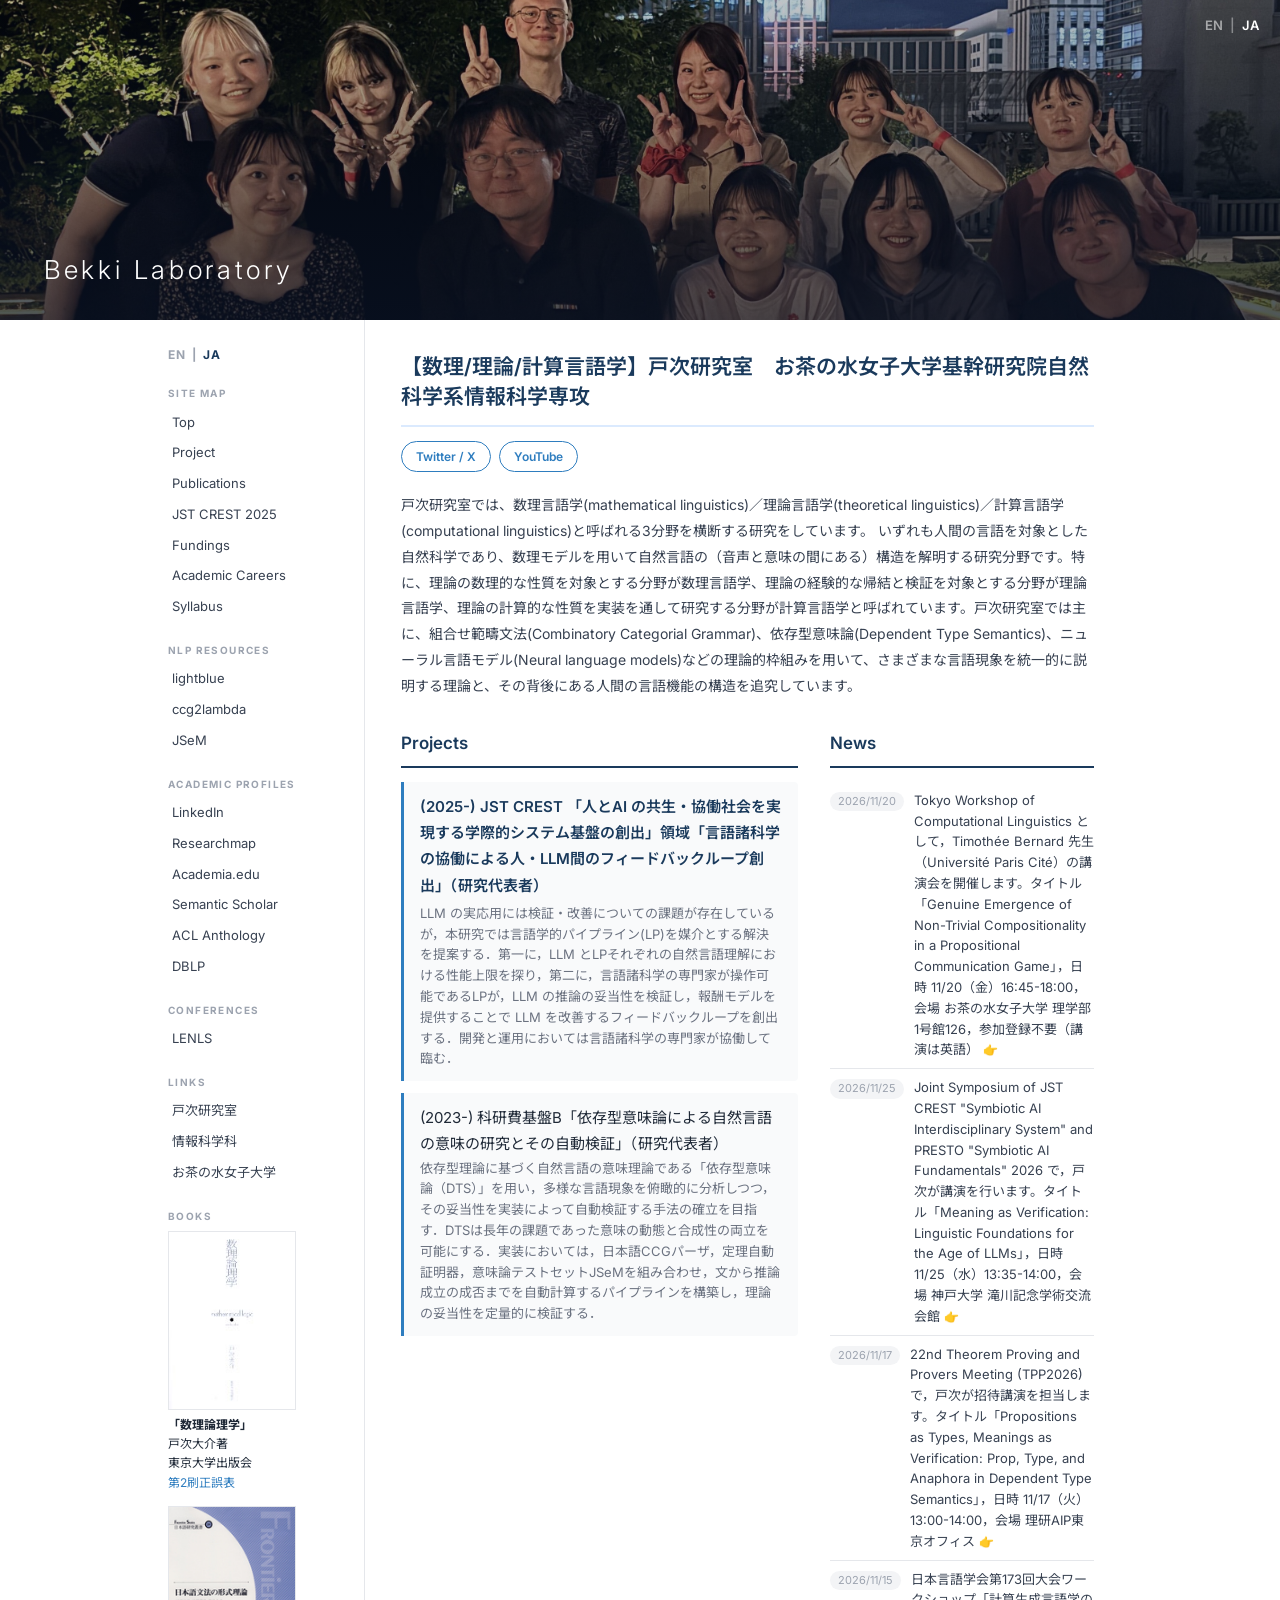
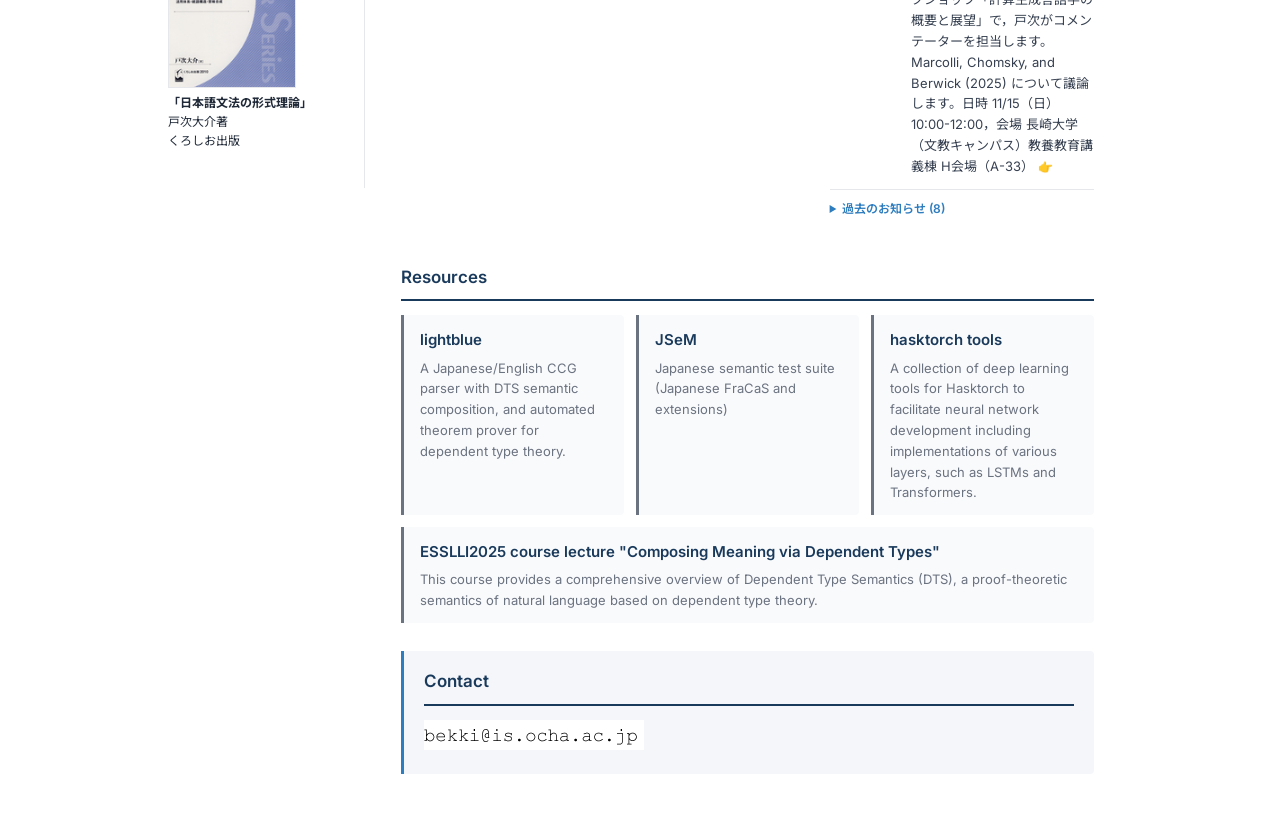
==== commit 5e78d6a3: "News: TWCL talk by Timothée Bernard (11/20) Co-Authored-By: Claude Opus 5.5 <noreply@anthropic.com> " ====
--- a/ja/index.html
+++ b/ja/index.html
@@ -6,4 +6,4 @@
               くろしお出版
             </div></details></div><div class="main-content"><div xmlns="" class="page-tagline">【数理/理論/計算言語学】戸次研究室　お茶の水女子大学基幹研究院自然科学系情報科学専攻</div><div xmlns="" class="ext-links"><a class="ext-link-btn" href="https://twitter.com/BekkiLab" target="_blank">Twitter / X</a><a class="ext-link-btn" href="https://www.youtube.com/channel/UChd3G2JG8VncyUM4D4R2rCQ" target="_blank">YouTube</a></div><p xmlns="" class="page-about">戸次研究室では、数理言語学(mathematical linguistics)／理論言語学(theoretical linguistics)／計算言語学(computational linguistics)と呼ばれる3分野を横断する研究をしています。
 
-いずれも人間の言語を対象とした自然科学であり、数理モデルを用いて自然言語の（音声と意味の間にある）構造を解明する研究分野です。特に、理論の数理的な性質を対象とする分野が数理言語学、理論の経験的な帰結と検証を対象とする分野が理論言語学、理論の計算的な性質を実装を通して研究する分野が計算言語学と呼ばれています。戸次研究室では主に、組合せ範疇文法(Combinatory Categorial Grammar)、依存型意味論(Dependent Type Semantics)、ニューラル言語モデル(Neural language models)などの理論的枠組みを用いて、さまざまな言語現象を統一的に説明する理論と、その背後にある人間の言語機能の構造を追究しています。</p><div xmlns="" class="index-grid"><div class="index-themes"><div class="section-title">Projects</div><div class="theme-card"><a class="theme-name" href="crest2025.html">(2025-) JST CREST 「人とAI の共生・協働社会を実現する学際的システム基盤の創出」領域「言語諸科学の協働による人・LLM間のフィードバックループ創出」（研究代表者）</a><p class="theme-desc">LLM の実応用には検証・改善についての課題が存在しているが，本研究では言語学的パイプライン(LP)を媒介とする解決を提案する．第一に，LLM とLPそれぞれの自然言語理解における性能上限を探り，第二に，言語諸科学の専門家が操作可能であるLPが，LLM の推論の妥当性を検証し，報酬モデルを提供することで LLM を改善するフィードバックループを創出する．開発と運用においては言語諸科学の専門家が協働して臨む．</p></div><div class="theme-card"><span class="theme-name">(2023-) 科研費基盤B「依存型意味論による自然言語の意味の研究とその自動検証」（研究代表者）</span><p class="theme-desc">依存型理論に基づく自然言語の意味理論である「依存型意味論（DTS）」を用い，多様な言語現象を俯瞰的に分析しつつ，その妥当性を実装によって自動検証する手法の確立を目指す．DTSは長年の課題であった意味の動態と合成性の両立を可能にする．実装においては，日本語CCGパーザ，定理自動証明器，意味論テストセットJSeMを組み合わせ，文から推論成立の成否までを自動計算するパイプラインを構築し，理論の妥当性を定量的に検証する．</p></div></div><div class="index-news"><div class="section-title">News</div><ul class="news-list"><li><span class="news-date">2026/11/25</span><span class="news-text">Joint Symposium of JST CREST "Symbiotic AI Interdisciplinary System" and PRESTO "Symbiotic AI Fundamentals" 2026 で，戸次が講演を行います。タイトル「Meaning as Verification: Linguistic Foundations for the Age of LLMs」，日時 11/25（水）13:35-14:00，会場 神戸大学 滝川記念学術交流会館<a class="news-link" href="https://www.jst.go.jp/kisoken/aip/result/event/jointsympo_symbio2026/index.html" target="_blank">👉</a></span></li><li><span class="news-date">2026/11/17</span><span class="news-text">22nd Theorem Proving and Provers Meeting (TPP2026) で，戸次が招待講演を担当します。タイトル「Propositions as Types, Meanings as Verification: Prop, Type, and Anaphora in Dependent Type Semantics」，日時 11/17（火）13:00-14:00，会場 理研AIP東京オフィス<a class="news-link" href="https://auto-res.github.io/tpp2026/ja/" target="_blank">👉</a></span></li><li><span class="news-date">2026/11/15</span><span class="news-text">日本言語学会第173回大会ワークショップ「計算生成言語学の概要と展望」で，戸次がコメンテーターを担当します。Marcolli, Chomsky, and Berwick (2025) について議論します。日時 11/15（日）10:00-12:00，会場 長崎大学（文教キャンパス）教養教育講義棟 H会場（A-33）<a class="news-link" href="https://ls-japan.org/wp-content/uploads/2026/11/program-lsj173ja-261105.pdf" target="_blank">👉</a></span></li><li><span class="news-date">2026/11/7</span><span class="news-text">戸次がお茶の水女子大学の大学祭「第77回徽音祭」で模擬授業を担当します：タイトル「脅迫論理入門」，日時 11/7（土）14:30-15:30，場所 共通講義棟1号館304<a class="news-link" href="https://kiin-fes.com/archives/13270" target="_blank">👉</a></span></li></ul><details class="news-archive"><summary class="news-archive-summary">過去のお知らせ (7)</summary><ul class="news-list"><li><span class="news-date">2026/9/10</span><span class="news-text">東海英語学研究会ワークショップにおいて公開ディスカッション「Buring (2005) "Binding Theory"の未解決問題」を行う予定です。<a class="news-link" href="https://sites.google.com/view/tokaices/" target="_blank">👉</a></span></li><li><span class="news-date">2026/8/6</span><span class="news-text">Natural Language Meets Logic and Machine Learning (NALOMA VI)＠ESSLLI2026 (Prague) で3件の発表を行いました。<a class="news-link" href="https://naloma.github.io/2026/" target="_blank">👉</a></span></li><li><span class="news-date">2026/7/11</span><span class="news-text">Bridges and Gaps between Formal and Computational Linguistics (BriGap-3)で4件の発表を行いました。<a class="news-link" href="https://brigap-workshop.github.io/2026/" target="_blank">👉</a></span></li><li><span class="news-date">2026/3/11</span><span class="news-text">NLP2026＠宇都宮では「Q6:計算・形式言語学」3/11 (水) 11:15-12:45 で7件のポスター発表を行いました。<a class="news-link" href="https://www.anlp.jp/proceedings/annual_meeting/2026/" target="_blank">👉</a></span></li><li><span class="news-date">2025/11/28</span><span class="news-text">LENLS21 (11/28-30, 名古屋) を開催しました。<a class="news-link" href="https://lenls.github.io/lenls21/" target="_blank">👉</a></span></li><li><span class="news-date">2025/11/10</span><span class="news-text">戸次研M1の宮川夏菜子さんが、人工知能学会2025年度全国大会学生奨励賞を受賞しました。「依存型理論のための自動定理証明器Neural Waniの開発に向けて」<a class="news-link" href="https://www.ocha.ac.jp/news/d017153.html" target="_blank">👉</a></span></li><li><span class="news-date">2025/9/30</span><span class="news-text">JST CREST「人と AI の共生・協働社会を実現する学際的システム基盤の創出」領域に応募していた研究課題が採択されました。「言語諸科学の協働による人・LLM間のフィードバック・ループ創出」戸次大介，主たる共同研究者：河原大輔（早大），松崎拓也（東京理科大），大関洋平（東大），谷中瞳（東大）<a class="news-link" href="https://www.jst.go.jp/kisoken/crest/project/1111129/1111129_2025.html#anchor-5" target="_blank">👉</a></span></li></ul></details></div></div><div xmlns="" class="section-title">Resources</div><div xmlns="" class="res-grid"><div class="res-card"><a class="theme-name" href="https://github.com/DaisukeBekki/lightblue/" target="_blank">lightblue</a><p class="theme-desc">A Japanese/English CCG parser with DTS semantic composition, and automated theorem prover for dependent type theory.</p></div><div class="res-card"><a class="theme-name" href="https://github.com/DaisukeBekki/JSeM/" target="_blank">JSeM</a><p class="theme-desc">Japanese semantic test suite (Japanese FraCaS and extensions)</p></div><div class="res-card"><a class="theme-name" href="https://github.com/DaisukeBekki/hasktorch-tools/" target="_blank">hasktorch tools</a><p class="theme-desc">A collection of deep learning tools for Hasktorch to facilitate neural network development including implementations of various layers, such as LSTMs and Transformers.</p></div><div class="res-card"><a class="theme-name" href="https://github.com/DaisukeBekki/ESSLLI2025" target="_blank">ESSLLI2025 course lecture "Composing Meaning via Dependent Types"</a><p class="theme-desc">This course provides a comprehensive overview of Dependent Type Semantics (DTS), a proof-theoretic semantics of natural language based on dependent type theory.</p></div></div><div xmlns="" class="index-contact"><div class="section-title">Contact</div><img src="../images/emailaddress.bmp" alt="email address"/></div></div></div></body></html>
+いずれも人間の言語を対象とした自然科学であり、数理モデルを用いて自然言語の（音声と意味の間にある）構造を解明する研究分野です。特に、理論の数理的な性質を対象とする分野が数理言語学、理論の経験的な帰結と検証を対象とする分野が理論言語学、理論の計算的な性質を実装を通して研究する分野が計算言語学と呼ばれています。戸次研究室では主に、組合せ範疇文法(Combinatory Categorial Grammar)、依存型意味論(Dependent Type Semantics)、ニューラル言語モデル(Neural language models)などの理論的枠組みを用いて、さまざまな言語現象を統一的に説明する理論と、その背後にある人間の言語機能の構造を追究しています。</p><div xmlns="" class="index-grid"><div class="index-themes"><div class="section-title">Projects</div><div class="theme-card"><a class="theme-name" href="crest2025.html">(2025-) JST CREST 「人とAI の共生・協働社会を実現する学際的システム基盤の創出」領域「言語諸科学の協働による人・LLM間のフィードバックループ創出」（研究代表者）</a><p class="theme-desc">LLM の実応用には検証・改善についての課題が存在しているが，本研究では言語学的パイプライン(LP)を媒介とする解決を提案する．第一に，LLM とLPそれぞれの自然言語理解における性能上限を探り，第二に，言語諸科学の専門家が操作可能であるLPが，LLM の推論の妥当性を検証し，報酬モデルを提供することで LLM を改善するフィードバックループを創出する．開発と運用においては言語諸科学の専門家が協働して臨む．</p></div><div class="theme-card"><span class="theme-name">(2023-) 科研費基盤B「依存型意味論による自然言語の意味の研究とその自動検証」（研究代表者）</span><p class="theme-desc">依存型理論に基づく自然言語の意味理論である「依存型意味論（DTS）」を用い，多様な言語現象を俯瞰的に分析しつつ，その妥当性を実装によって自動検証する手法の確立を目指す．DTSは長年の課題であった意味の動態と合成性の両立を可能にする．実装においては，日本語CCGパーザ，定理自動証明器，意味論テストセットJSeMを組み合わせ，文から推論成立の成否までを自動計算するパイプラインを構築し，理論の妥当性を定量的に検証する．</p></div></div><div class="index-news"><div class="section-title">News</div><ul class="news-list"><li><span class="news-date">2026/11/20</span><span class="news-text">Tokyo Workshop of Computational Linguistics として，Timothée Bernard 先生（Université Paris Cité）の講演会を開催します。タイトル「Genuine Emergence of Non-Trivial Compositionality in a Propositional Communication Game」，日時 11/20（金）16:45-18:00，会場 お茶の水女子大学 理学部1号館126，参加登録不要（講演は英語）<a class="news-link" href="https://bekkilab.notion.site/2026-Tokyo-Workshop-of-Computational-Linguistics-Talk-by-Prof-Timoth-e-Bernard-3fe244489f4281e68aafcab09f9e0d29" target="_blank">👉</a></span></li><li><span class="news-date">2026/11/25</span><span class="news-text">Joint Symposium of JST CREST "Symbiotic AI Interdisciplinary System" and PRESTO "Symbiotic AI Fundamentals" 2026 で，戸次が講演を行います。タイトル「Meaning as Verification: Linguistic Foundations for the Age of LLMs」，日時 11/25（水）13:35-14:00，会場 神戸大学 滝川記念学術交流会館<a class="news-link" href="https://www.jst.go.jp/kisoken/aip/result/event/jointsympo_symbio2026/index.html" target="_blank">👉</a></span></li><li><span class="news-date">2026/11/17</span><span class="news-text">22nd Theorem Proving and Provers Meeting (TPP2026) で，戸次が招待講演を担当します。タイトル「Propositions as Types, Meanings as Verification: Prop, Type, and Anaphora in Dependent Type Semantics」，日時 11/17（火）13:00-14:00，会場 理研AIP東京オフィス<a class="news-link" href="https://auto-res.github.io/tpp2026/ja/" target="_blank">👉</a></span></li><li><span class="news-date">2026/11/15</span><span class="news-text">日本言語学会第173回大会ワークショップ「計算生成言語学の概要と展望」で，戸次がコメンテーターを担当します。Marcolli, Chomsky, and Berwick (2025) について議論します。日時 11/15（日）10:00-12:00，会場 長崎大学（文教キャンパス）教養教育講義棟 H会場（A-33）<a class="news-link" href="https://ls-japan.org/wp-content/uploads/2026/11/program-lsj173ja-261105.pdf" target="_blank">👉</a></span></li></ul><details class="news-archive"><summary class="news-archive-summary">過去のお知らせ (8)</summary><ul class="news-list"><li><span class="news-date">2026/11/7</span><span class="news-text">戸次がお茶の水女子大学の大学祭「第77回徽音祭」で模擬授業を担当します：タイトル「脅迫論理入門」，日時 11/7（土）14:30-15:30，場所 共通講義棟1号館304<a class="news-link" href="https://kiin-fes.com/archives/13270" target="_blank">👉</a></span></li><li><span class="news-date">2026/9/10</span><span class="news-text">東海英語学研究会ワークショップにおいて公開ディスカッション「Buring (2005) "Binding Theory"の未解決問題」を行う予定です。<a class="news-link" href="https://sites.google.com/view/tokaices/" target="_blank">👉</a></span></li><li><span class="news-date">2026/8/6</span><span class="news-text">Natural Language Meets Logic and Machine Learning (NALOMA VI)＠ESSLLI2026 (Prague) で3件の発表を行いました。<a class="news-link" href="https://naloma.github.io/2026/" target="_blank">👉</a></span></li><li><span class="news-date">2026/7/11</span><span class="news-text">Bridges and Gaps between Formal and Computational Linguistics (BriGap-3)で4件の発表を行いました。<a class="news-link" href="https://brigap-workshop.github.io/2026/" target="_blank">👉</a></span></li><li><span class="news-date">2026/3/11</span><span class="news-text">NLP2026＠宇都宮では「Q6:計算・形式言語学」3/11 (水) 11:15-12:45 で7件のポスター発表を行いました。<a class="news-link" href="https://www.anlp.jp/proceedings/annual_meeting/2026/" target="_blank">👉</a></span></li><li><span class="news-date">2025/11/28</span><span class="news-text">LENLS21 (11/28-30, 名古屋) を開催しました。<a class="news-link" href="https://lenls.github.io/lenls21/" target="_blank">👉</a></span></li><li><span class="news-date">2025/11/10</span><span class="news-text">戸次研M1の宮川夏菜子さんが、人工知能学会2025年度全国大会学生奨励賞を受賞しました。「依存型理論のための自動定理証明器Neural Waniの開発に向けて」<a class="news-link" href="https://www.ocha.ac.jp/news/d017153.html" target="_blank">👉</a></span></li><li><span class="news-date">2025/9/30</span><span class="news-text">JST CREST「人と AI の共生・協働社会を実現する学際的システム基盤の創出」領域に応募していた研究課題が採択されました。「言語諸科学の協働による人・LLM間のフィードバック・ループ創出」戸次大介，主たる共同研究者：河原大輔（早大），松崎拓也（東京理科大），大関洋平（東大），谷中瞳（東大）<a class="news-link" href="https://www.jst.go.jp/kisoken/crest/project/1111129/1111129_2025.html#anchor-5" target="_blank">👉</a></span></li></ul></details></div></div><div xmlns="" class="section-title">Resources</div><div xmlns="" class="res-grid"><div class="res-card"><a class="theme-name" href="https://github.com/DaisukeBekki/lightblue/" target="_blank">lightblue</a><p class="theme-desc">A Japanese/English CCG parser with DTS semantic composition, and automated theorem prover for dependent type theory.</p></div><div class="res-card"><a class="theme-name" href="https://github.com/DaisukeBekki/JSeM/" target="_blank">JSeM</a><p class="theme-desc">Japanese semantic test suite (Japanese FraCaS and extensions)</p></div><div class="res-card"><a class="theme-name" href="https://github.com/DaisukeBekki/hasktorch-tools/" target="_blank">hasktorch tools</a><p class="theme-desc">A collection of deep learning tools for Hasktorch to facilitate neural network development including implementations of various layers, such as LSTMs and Transformers.</p></div><div class="res-card"><a class="theme-name" href="https://github.com/DaisukeBekki/ESSLLI2025" target="_blank">ESSLLI2025 course lecture "Composing Meaning via Dependent Types"</a><p class="theme-desc">This course provides a comprehensive overview of Dependent Type Semantics (DTS), a proof-theoretic semantics of natural language based on dependent type theory.</p></div></div><div xmlns="" class="index-contact"><div class="section-title">Contact</div><img src="../images/emailaddress.bmp" alt="email address"/></div></div></div></body></html>
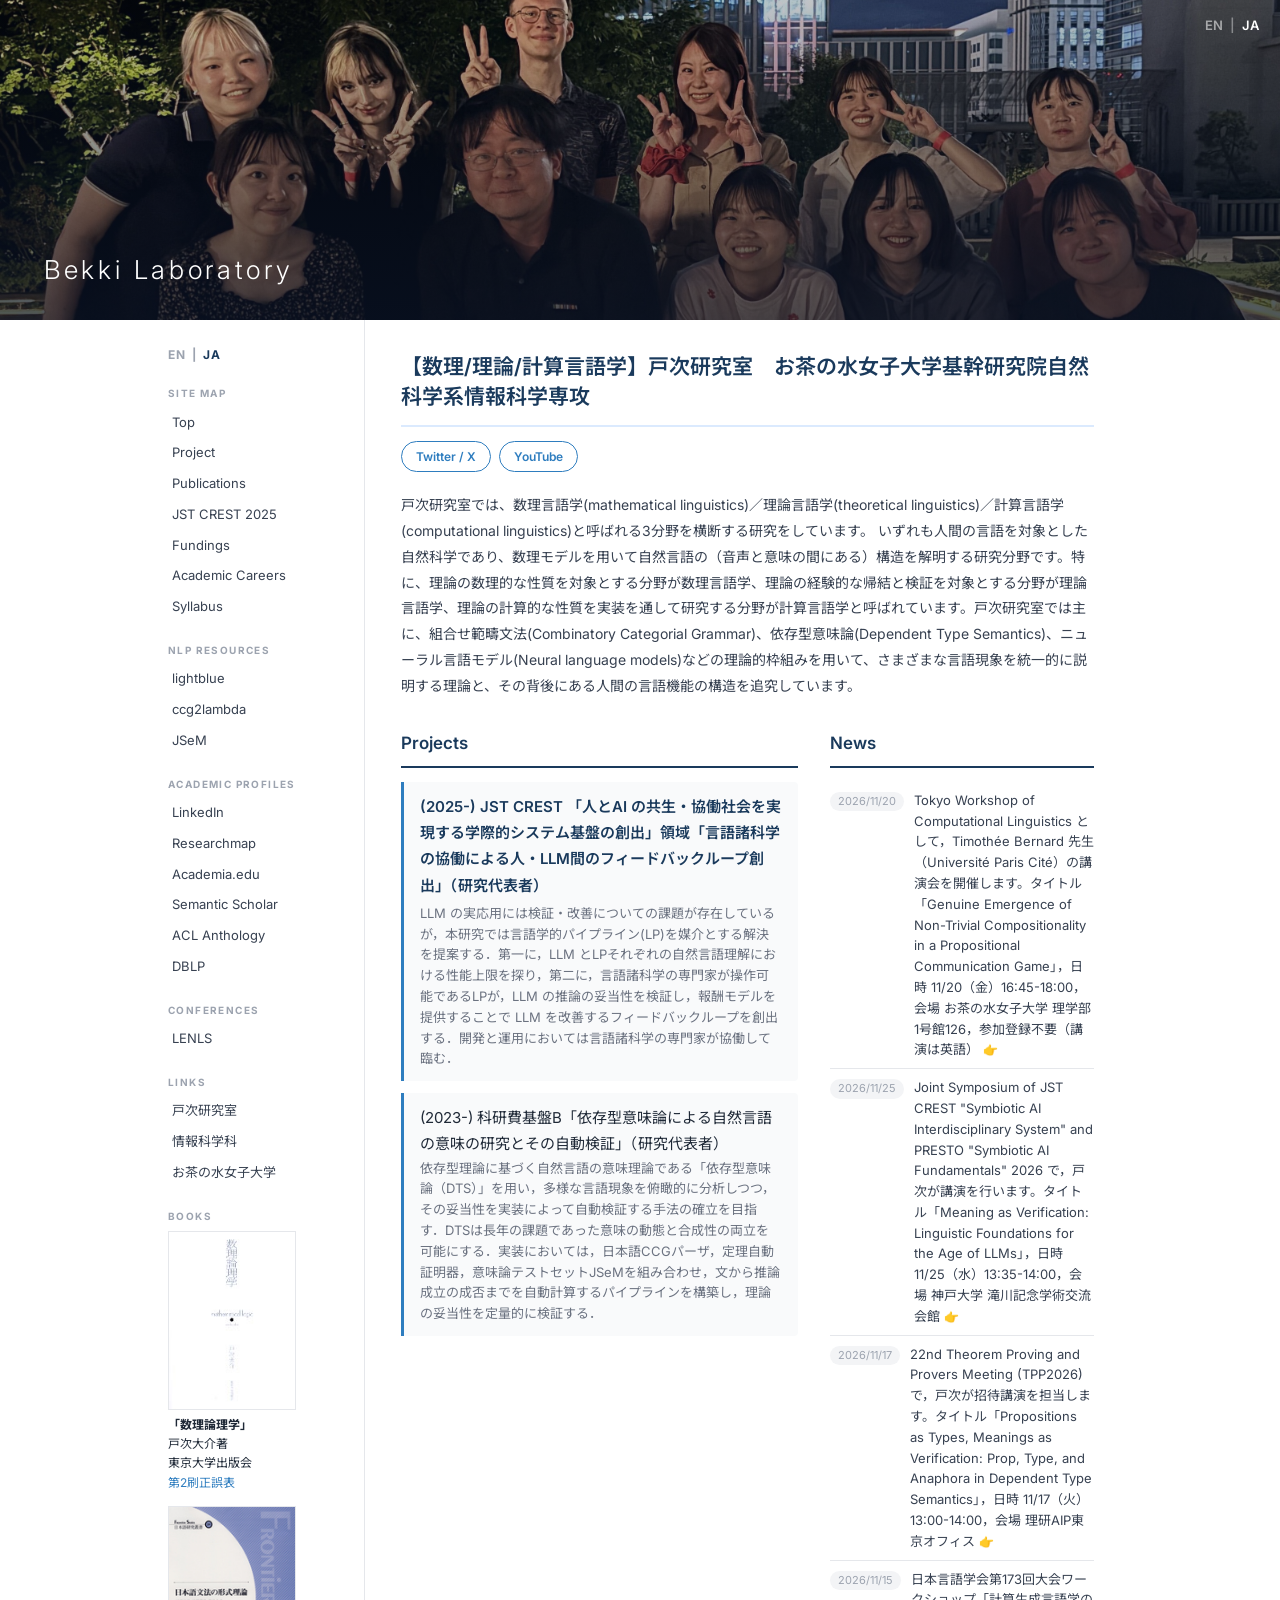
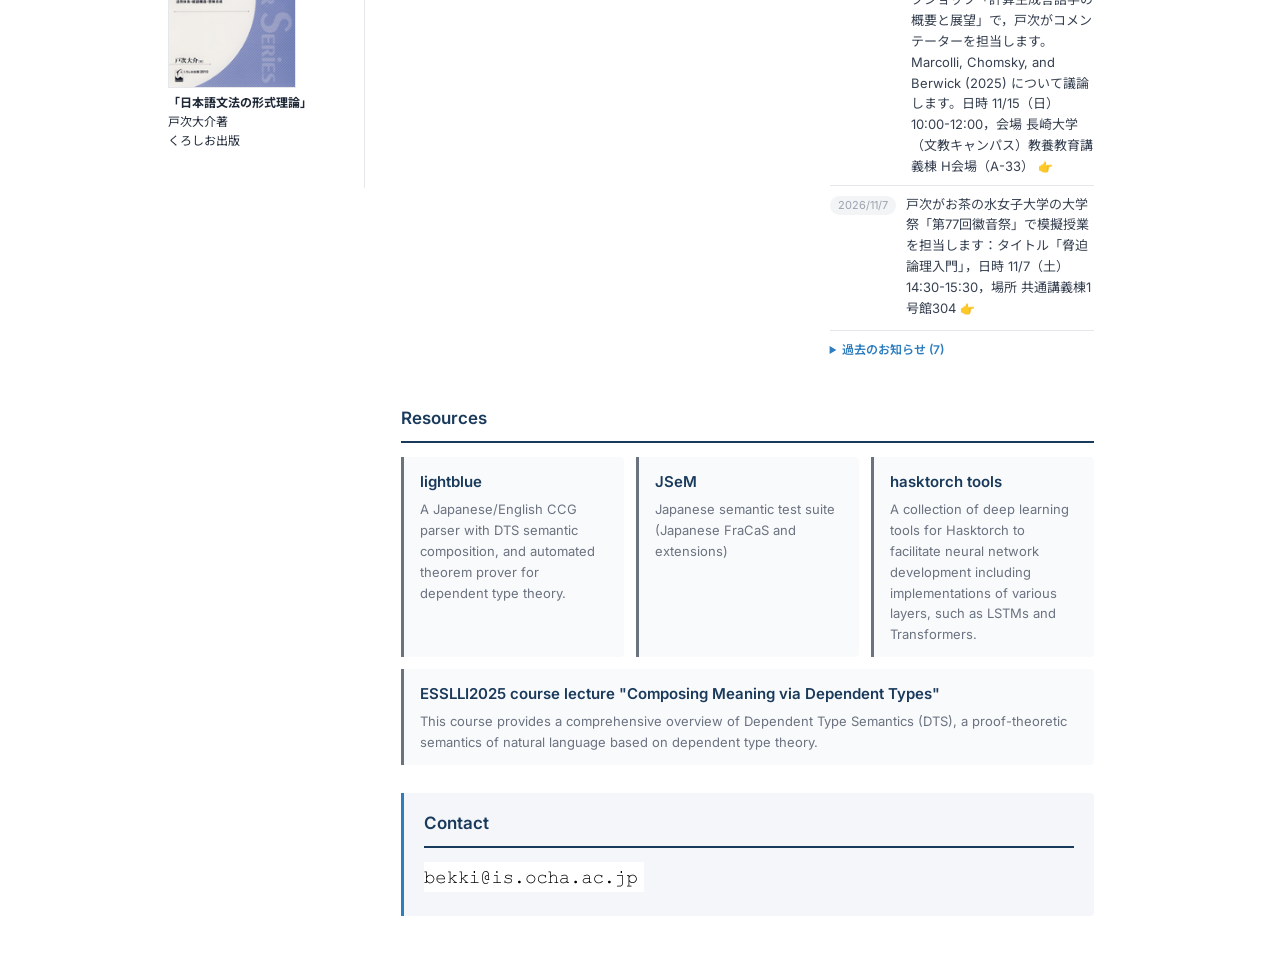
==== commit 4b3773e2: "News: show the latest 5 items (EN & JA index) Co-Authored-By: Claude Opus 5.5 <noreply@anthropic.com" ====
--- a/ja/index.html
+++ b/ja/index.html
@@ -6,4 +6,4 @@
               くろしお出版
             </div></details></div><div class="main-content"><div xmlns="" class="page-tagline">【数理/理論/計算言語学】戸次研究室　お茶の水女子大学基幹研究院自然科学系情報科学専攻</div><div xmlns="" class="ext-links"><a class="ext-link-btn" href="https://twitter.com/BekkiLab" target="_blank">Twitter / X</a><a class="ext-link-btn" href="https://www.youtube.com/channel/UChd3G2JG8VncyUM4D4R2rCQ" target="_blank">YouTube</a></div><p xmlns="" class="page-about">戸次研究室では、数理言語学(mathematical linguistics)／理論言語学(theoretical linguistics)／計算言語学(computational linguistics)と呼ばれる3分野を横断する研究をしています。
 
-いずれも人間の言語を対象とした自然科学であり、数理モデルを用いて自然言語の（音声と意味の間にある）構造を解明する研究分野です。特に、理論の数理的な性質を対象とする分野が数理言語学、理論の経験的な帰結と検証を対象とする分野が理論言語学、理論の計算的な性質を実装を通して研究する分野が計算言語学と呼ばれています。戸次研究室では主に、組合せ範疇文法(Combinatory Categorial Grammar)、依存型意味論(Dependent Type Semantics)、ニューラル言語モデル(Neural language models)などの理論的枠組みを用いて、さまざまな言語現象を統一的に説明する理論と、その背後にある人間の言語機能の構造を追究しています。</p><div xmlns="" class="index-grid"><div class="index-themes"><div class="section-title">Projects</div><div class="theme-card"><a class="theme-name" href="crest2025.html">(2025-) JST CREST 「人とAI の共生・協働社会を実現する学際的システム基盤の創出」領域「言語諸科学の協働による人・LLM間のフィードバックループ創出」（研究代表者）</a><p class="theme-desc">LLM の実応用には検証・改善についての課題が存在しているが，本研究では言語学的パイプライン(LP)を媒介とする解決を提案する．第一に，LLM とLPそれぞれの自然言語理解における性能上限を探り，第二に，言語諸科学の専門家が操作可能であるLPが，LLM の推論の妥当性を検証し，報酬モデルを提供することで LLM を改善するフィードバックループを創出する．開発と運用においては言語諸科学の専門家が協働して臨む．</p></div><div class="theme-card"><span class="theme-name">(2023-) 科研費基盤B「依存型意味論による自然言語の意味の研究とその自動検証」（研究代表者）</span><p class="theme-desc">依存型理論に基づく自然言語の意味理論である「依存型意味論（DTS）」を用い，多様な言語現象を俯瞰的に分析しつつ，その妥当性を実装によって自動検証する手法の確立を目指す．DTSは長年の課題であった意味の動態と合成性の両立を可能にする．実装においては，日本語CCGパーザ，定理自動証明器，意味論テストセットJSeMを組み合わせ，文から推論成立の成否までを自動計算するパイプラインを構築し，理論の妥当性を定量的に検証する．</p></div></div><div class="index-news"><div class="section-title">News</div><ul class="news-list"><li><span class="news-date">2026/11/20</span><span class="news-text">Tokyo Workshop of Computational Linguistics として，Timothée Bernard 先生（Université Paris Cité）の講演会を開催します。タイトル「Genuine Emergence of Non-Trivial Compositionality in a Propositional Communication Game」，日時 11/20（金）16:45-18:00，会場 お茶の水女子大学 理学部1号館126，参加登録不要（講演は英語）<a class="news-link" href="https://bekkilab.notion.site/2026-Tokyo-Workshop-of-Computational-Linguistics-Talk-by-Prof-Timoth-e-Bernard-3fe244489f4281e68aafcab09f9e0d29" target="_blank">👉</a></span></li><li><span class="news-date">2026/11/25</span><span class="news-text">Joint Symposium of JST CREST "Symbiotic AI Interdisciplinary System" and PRESTO "Symbiotic AI Fundamentals" 2026 で，戸次が講演を行います。タイトル「Meaning as Verification: Linguistic Foundations for the Age of LLMs」，日時 11/25（水）13:35-14:00，会場 神戸大学 滝川記念学術交流会館<a class="news-link" href="https://www.jst.go.jp/kisoken/aip/result/event/jointsympo_symbio2026/index.html" target="_blank">👉</a></span></li><li><span class="news-date">2026/11/17</span><span class="news-text">22nd Theorem Proving and Provers Meeting (TPP2026) で，戸次が招待講演を担当します。タイトル「Propositions as Types, Meanings as Verification: Prop, Type, and Anaphora in Dependent Type Semantics」，日時 11/17（火）13:00-14:00，会場 理研AIP東京オフィス<a class="news-link" href="https://auto-res.github.io/tpp2026/ja/" target="_blank">👉</a></span></li><li><span class="news-date">2026/11/15</span><span class="news-text">日本言語学会第173回大会ワークショップ「計算生成言語学の概要と展望」で，戸次がコメンテーターを担当します。Marcolli, Chomsky, and Berwick (2025) について議論します。日時 11/15（日）10:00-12:00，会場 長崎大学（文教キャンパス）教養教育講義棟 H会場（A-33）<a class="news-link" href="https://ls-japan.org/wp-content/uploads/2026/11/program-lsj173ja-261105.pdf" target="_blank">👉</a></span></li></ul><details class="news-archive"><summary class="news-archive-summary">過去のお知らせ (8)</summary><ul class="news-list"><li><span class="news-date">2026/11/7</span><span class="news-text">戸次がお茶の水女子大学の大学祭「第77回徽音祭」で模擬授業を担当します：タイトル「脅迫論理入門」，日時 11/7（土）14:30-15:30，場所 共通講義棟1号館304<a class="news-link" href="https://kiin-fes.com/archives/13270" target="_blank">👉</a></span></li><li><span class="news-date">2026/9/10</span><span class="news-text">東海英語学研究会ワークショップにおいて公開ディスカッション「Buring (2005) "Binding Theory"の未解決問題」を行う予定です。<a class="news-link" href="https://sites.google.com/view/tokaices/" target="_blank">👉</a></span></li><li><span class="news-date">2026/8/6</span><span class="news-text">Natural Language Meets Logic and Machine Learning (NALOMA VI)＠ESSLLI2026 (Prague) で3件の発表を行いました。<a class="news-link" href="https://naloma.github.io/2026/" target="_blank">👉</a></span></li><li><span class="news-date">2026/7/11</span><span class="news-text">Bridges and Gaps between Formal and Computational Linguistics (BriGap-3)で4件の発表を行いました。<a class="news-link" href="https://brigap-workshop.github.io/2026/" target="_blank">👉</a></span></li><li><span class="news-date">2026/3/11</span><span class="news-text">NLP2026＠宇都宮では「Q6:計算・形式言語学」3/11 (水) 11:15-12:45 で7件のポスター発表を行いました。<a class="news-link" href="https://www.anlp.jp/proceedings/annual_meeting/2026/" target="_blank">👉</a></span></li><li><span class="news-date">2025/11/28</span><span class="news-text">LENLS21 (11/28-30, 名古屋) を開催しました。<a class="news-link" href="https://lenls.github.io/lenls21/" target="_blank">👉</a></span></li><li><span class="news-date">2025/11/10</span><span class="news-text">戸次研M1の宮川夏菜子さんが、人工知能学会2025年度全国大会学生奨励賞を受賞しました。「依存型理論のための自動定理証明器Neural Waniの開発に向けて」<a class="news-link" href="https://www.ocha.ac.jp/news/d017153.html" target="_blank">👉</a></span></li><li><span class="news-date">2025/9/30</span><span class="news-text">JST CREST「人と AI の共生・協働社会を実現する学際的システム基盤の創出」領域に応募していた研究課題が採択されました。「言語諸科学の協働による人・LLM間のフィードバック・ループ創出」戸次大介，主たる共同研究者：河原大輔（早大），松崎拓也（東京理科大），大関洋平（東大），谷中瞳（東大）<a class="news-link" href="https://www.jst.go.jp/kisoken/crest/project/1111129/1111129_2025.html#anchor-5" target="_blank">👉</a></span></li></ul></details></div></div><div xmlns="" class="section-title">Resources</div><div xmlns="" class="res-grid"><div class="res-card"><a class="theme-name" href="https://github.com/DaisukeBekki/lightblue/" target="_blank">lightblue</a><p class="theme-desc">A Japanese/English CCG parser with DTS semantic composition, and automated theorem prover for dependent type theory.</p></div><div class="res-card"><a class="theme-name" href="https://github.com/DaisukeBekki/JSeM/" target="_blank">JSeM</a><p class="theme-desc">Japanese semantic test suite (Japanese FraCaS and extensions)</p></div><div class="res-card"><a class="theme-name" href="https://github.com/DaisukeBekki/hasktorch-tools/" target="_blank">hasktorch tools</a><p class="theme-desc">A collection of deep learning tools for Hasktorch to facilitate neural network development including implementations of various layers, such as LSTMs and Transformers.</p></div><div class="res-card"><a class="theme-name" href="https://github.com/DaisukeBekki/ESSLLI2025" target="_blank">ESSLLI2025 course lecture "Composing Meaning via Dependent Types"</a><p class="theme-desc">This course provides a comprehensive overview of Dependent Type Semantics (DTS), a proof-theoretic semantics of natural language based on dependent type theory.</p></div></div><div xmlns="" class="index-contact"><div class="section-title">Contact</div><img src="../images/emailaddress.bmp" alt="email address"/></div></div></div></body></html>
+いずれも人間の言語を対象とした自然科学であり、数理モデルを用いて自然言語の（音声と意味の間にある）構造を解明する研究分野です。特に、理論の数理的な性質を対象とする分野が数理言語学、理論の経験的な帰結と検証を対象とする分野が理論言語学、理論の計算的な性質を実装を通して研究する分野が計算言語学と呼ばれています。戸次研究室では主に、組合せ範疇文法(Combinatory Categorial Grammar)、依存型意味論(Dependent Type Semantics)、ニューラル言語モデル(Neural language models)などの理論的枠組みを用いて、さまざまな言語現象を統一的に説明する理論と、その背後にある人間の言語機能の構造を追究しています。</p><div xmlns="" class="index-grid"><div class="index-themes"><div class="section-title">Projects</div><div class="theme-card"><a class="theme-name" href="crest2025.html">(2025-) JST CREST 「人とAI の共生・協働社会を実現する学際的システム基盤の創出」領域「言語諸科学の協働による人・LLM間のフィードバックループ創出」（研究代表者）</a><p class="theme-desc">LLM の実応用には検証・改善についての課題が存在しているが，本研究では言語学的パイプライン(LP)を媒介とする解決を提案する．第一に，LLM とLPそれぞれの自然言語理解における性能上限を探り，第二に，言語諸科学の専門家が操作可能であるLPが，LLM の推論の妥当性を検証し，報酬モデルを提供することで LLM を改善するフィードバックループを創出する．開発と運用においては言語諸科学の専門家が協働して臨む．</p></div><div class="theme-card"><span class="theme-name">(2023-) 科研費基盤B「依存型意味論による自然言語の意味の研究とその自動検証」（研究代表者）</span><p class="theme-desc">依存型理論に基づく自然言語の意味理論である「依存型意味論（DTS）」を用い，多様な言語現象を俯瞰的に分析しつつ，その妥当性を実装によって自動検証する手法の確立を目指す．DTSは長年の課題であった意味の動態と合成性の両立を可能にする．実装においては，日本語CCGパーザ，定理自動証明器，意味論テストセットJSeMを組み合わせ，文から推論成立の成否までを自動計算するパイプラインを構築し，理論の妥当性を定量的に検証する．</p></div></div><div class="index-news"><div class="section-title">News</div><ul class="news-list"><li><span class="news-date">2026/11/20</span><span class="news-text">Tokyo Workshop of Computational Linguistics として，Timothée Bernard 先生（Université Paris Cité）の講演会を開催します。タイトル「Genuine Emergence of Non-Trivial Compositionality in a Propositional Communication Game」，日時 11/20（金）16:45-18:00，会場 お茶の水女子大学 理学部1号館126，参加登録不要（講演は英語）<a class="news-link" href="https://bekkilab.notion.site/2026-Tokyo-Workshop-of-Computational-Linguistics-Talk-by-Prof-Timoth-e-Bernard-3fe244489f4281e68aafcab09f9e0d29" target="_blank">👉</a></span></li><li><span class="news-date">2026/11/25</span><span class="news-text">Joint Symposium of JST CREST "Symbiotic AI Interdisciplinary System" and PRESTO "Symbiotic AI Fundamentals" 2026 で，戸次が講演を行います。タイトル「Meaning as Verification: Linguistic Foundations for the Age of LLMs」，日時 11/25（水）13:35-14:00，会場 神戸大学 滝川記念学術交流会館<a class="news-link" href="https://www.jst.go.jp/kisoken/aip/result/event/jointsympo_symbio2026/index.html" target="_blank">👉</a></span></li><li><span class="news-date">2026/11/17</span><span class="news-text">22nd Theorem Proving and Provers Meeting (TPP2026) で，戸次が招待講演を担当します。タイトル「Propositions as Types, Meanings as Verification: Prop, Type, and Anaphora in Dependent Type Semantics」，日時 11/17（火）13:00-14:00，会場 理研AIP東京オフィス<a class="news-link" href="https://auto-res.github.io/tpp2026/ja/" target="_blank">👉</a></span></li><li><span class="news-date">2026/11/15</span><span class="news-text">日本言語学会第173回大会ワークショップ「計算生成言語学の概要と展望」で，戸次がコメンテーターを担当します。Marcolli, Chomsky, and Berwick (2025) について議論します。日時 11/15（日）10:00-12:00，会場 長崎大学（文教キャンパス）教養教育講義棟 H会場（A-33）<a class="news-link" href="https://ls-japan.org/wp-content/uploads/2026/11/program-lsj173ja-261105.pdf" target="_blank">👉</a></span></li><li><span class="news-date">2026/11/7</span><span class="news-text">戸次がお茶の水女子大学の大学祭「第77回徽音祭」で模擬授業を担当します：タイトル「脅迫論理入門」，日時 11/7（土）14:30-15:30，場所 共通講義棟1号館304<a class="news-link" href="https://kiin-fes.com/archives/13270" target="_blank">👉</a></span></li></ul><details class="news-archive"><summary class="news-archive-summary">過去のお知らせ (7)</summary><ul class="news-list"><li><span class="news-date">2026/9/10</span><span class="news-text">東海英語学研究会ワークショップにおいて公開ディスカッション「Buring (2005) "Binding Theory"の未解決問題」を行う予定です。<a class="news-link" href="https://sites.google.com/view/tokaices/" target="_blank">👉</a></span></li><li><span class="news-date">2026/8/6</span><span class="news-text">Natural Language Meets Logic and Machine Learning (NALOMA VI)＠ESSLLI2026 (Prague) で3件の発表を行いました。<a class="news-link" href="https://naloma.github.io/2026/" target="_blank">👉</a></span></li><li><span class="news-date">2026/7/11</span><span class="news-text">Bridges and Gaps between Formal and Computational Linguistics (BriGap-3)で4件の発表を行いました。<a class="news-link" href="https://brigap-workshop.github.io/2026/" target="_blank">👉</a></span></li><li><span class="news-date">2026/3/11</span><span class="news-text">NLP2026＠宇都宮では「Q6:計算・形式言語学」3/11 (水) 11:15-12:45 で7件のポスター発表を行いました。<a class="news-link" href="https://www.anlp.jp/proceedings/annual_meeting/2026/" target="_blank">👉</a></span></li><li><span class="news-date">2025/11/28</span><span class="news-text">LENLS21 (11/28-30, 名古屋) を開催しました。<a class="news-link" href="https://lenls.github.io/lenls21/" target="_blank">👉</a></span></li><li><span class="news-date">2025/11/10</span><span class="news-text">戸次研M1の宮川夏菜子さんが、人工知能学会2025年度全国大会学生奨励賞を受賞しました。「依存型理論のための自動定理証明器Neural Waniの開発に向けて」<a class="news-link" href="https://www.ocha.ac.jp/news/d017153.html" target="_blank">👉</a></span></li><li><span class="news-date">2025/9/30</span><span class="news-text">JST CREST「人と AI の共生・協働社会を実現する学際的システム基盤の創出」領域に応募していた研究課題が採択されました。「言語諸科学の協働による人・LLM間のフィードバック・ループ創出」戸次大介，主たる共同研究者：河原大輔（早大），松崎拓也（東京理科大），大関洋平（東大），谷中瞳（東大）<a class="news-link" href="https://www.jst.go.jp/kisoken/crest/project/1111129/1111129_2025.html#anchor-5" target="_blank">👉</a></span></li></ul></details></div></div><div xmlns="" class="section-title">Resources</div><div xmlns="" class="res-grid"><div class="res-card"><a class="theme-name" href="https://github.com/DaisukeBekki/lightblue/" target="_blank">lightblue</a><p class="theme-desc">A Japanese/English CCG parser with DTS semantic composition, and automated theorem prover for dependent type theory.</p></div><div class="res-card"><a class="theme-name" href="https://github.com/DaisukeBekki/JSeM/" target="_blank">JSeM</a><p class="theme-desc">Japanese semantic test suite (Japanese FraCaS and extensions)</p></div><div class="res-card"><a class="theme-name" href="https://github.com/DaisukeBekki/hasktorch-tools/" target="_blank">hasktorch tools</a><p class="theme-desc">A collection of deep learning tools for Hasktorch to facilitate neural network development including implementations of various layers, such as LSTMs and Transformers.</p></div><div class="res-card"><a class="theme-name" href="https://github.com/DaisukeBekki/ESSLLI2025" target="_blank">ESSLLI2025 course lecture "Composing Meaning via Dependent Types"</a><p class="theme-desc">This course provides a comprehensive overview of Dependent Type Semantics (DTS), a proof-theoretic semantics of natural language based on dependent type theory.</p></div></div><div xmlns="" class="index-contact"><div class="section-title">Contact</div><img src="../images/emailaddress.bmp" alt="email address"/></div></div></div></body></html>
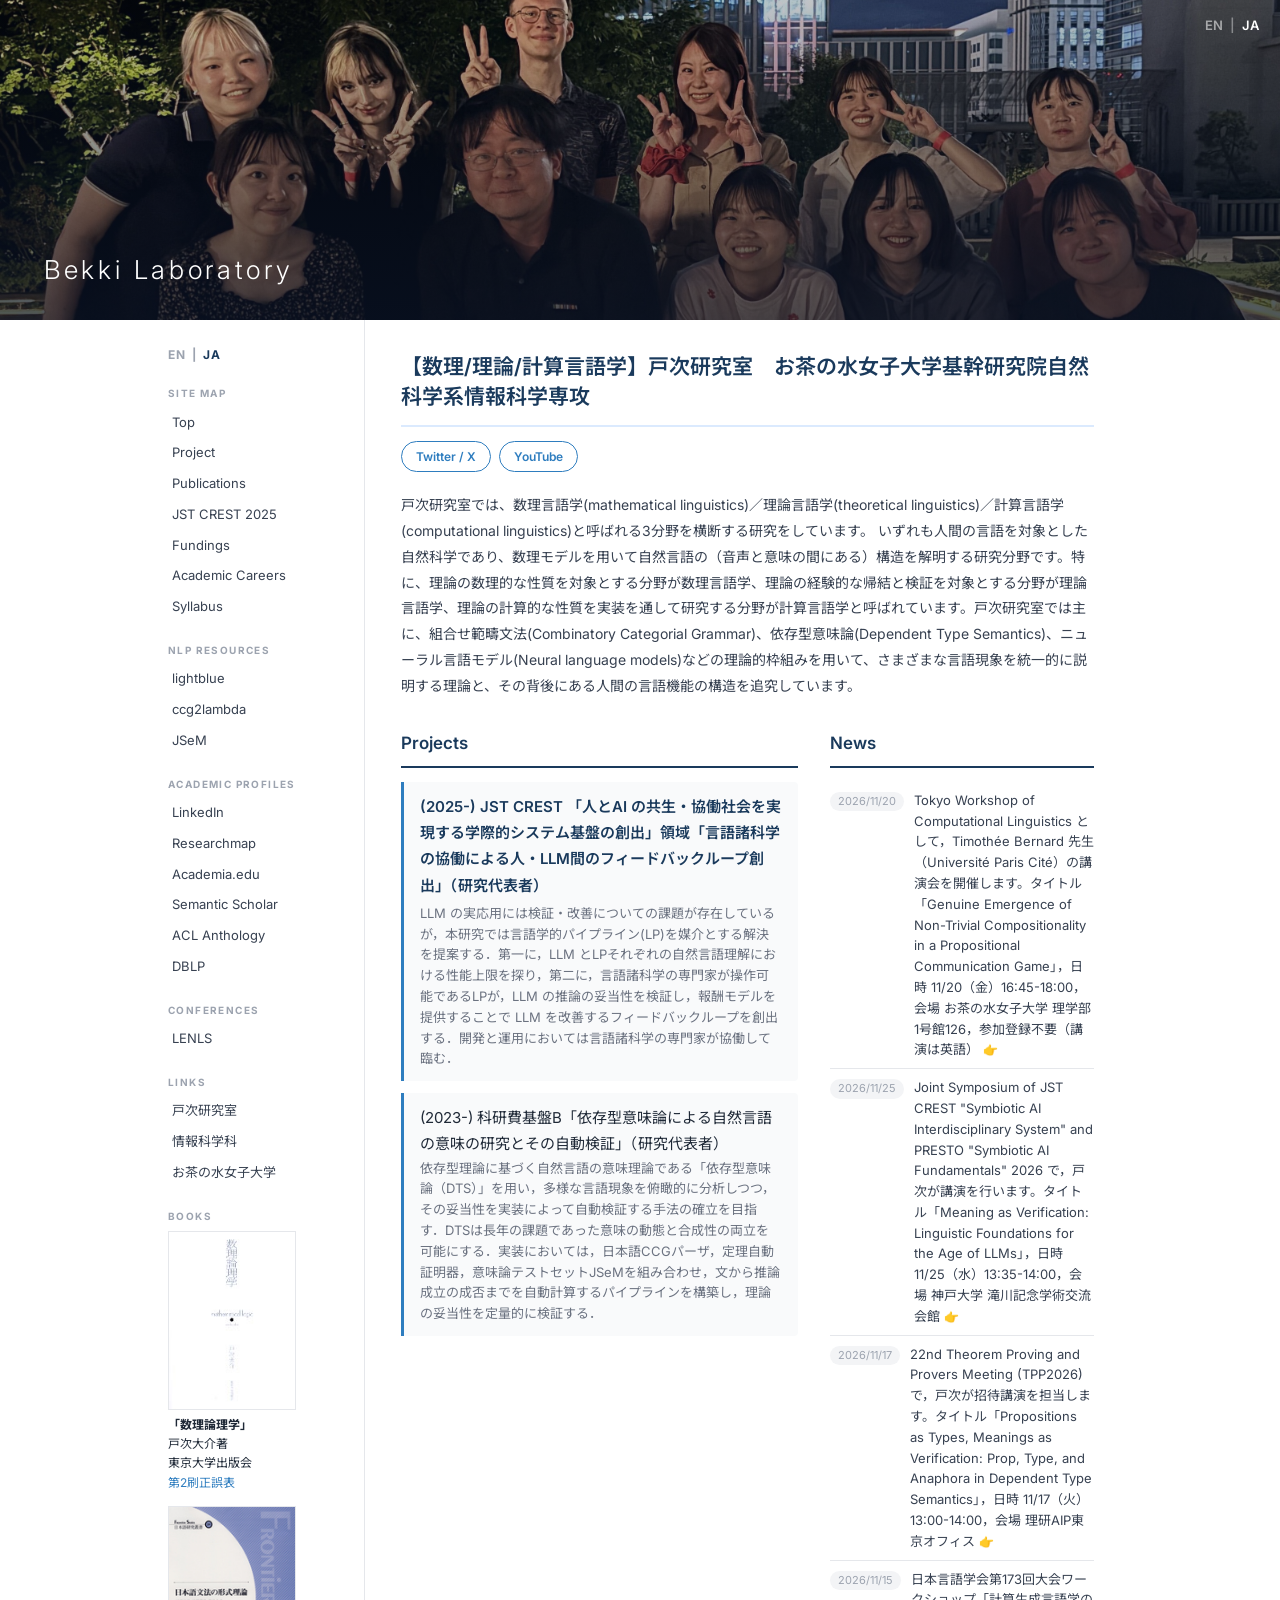
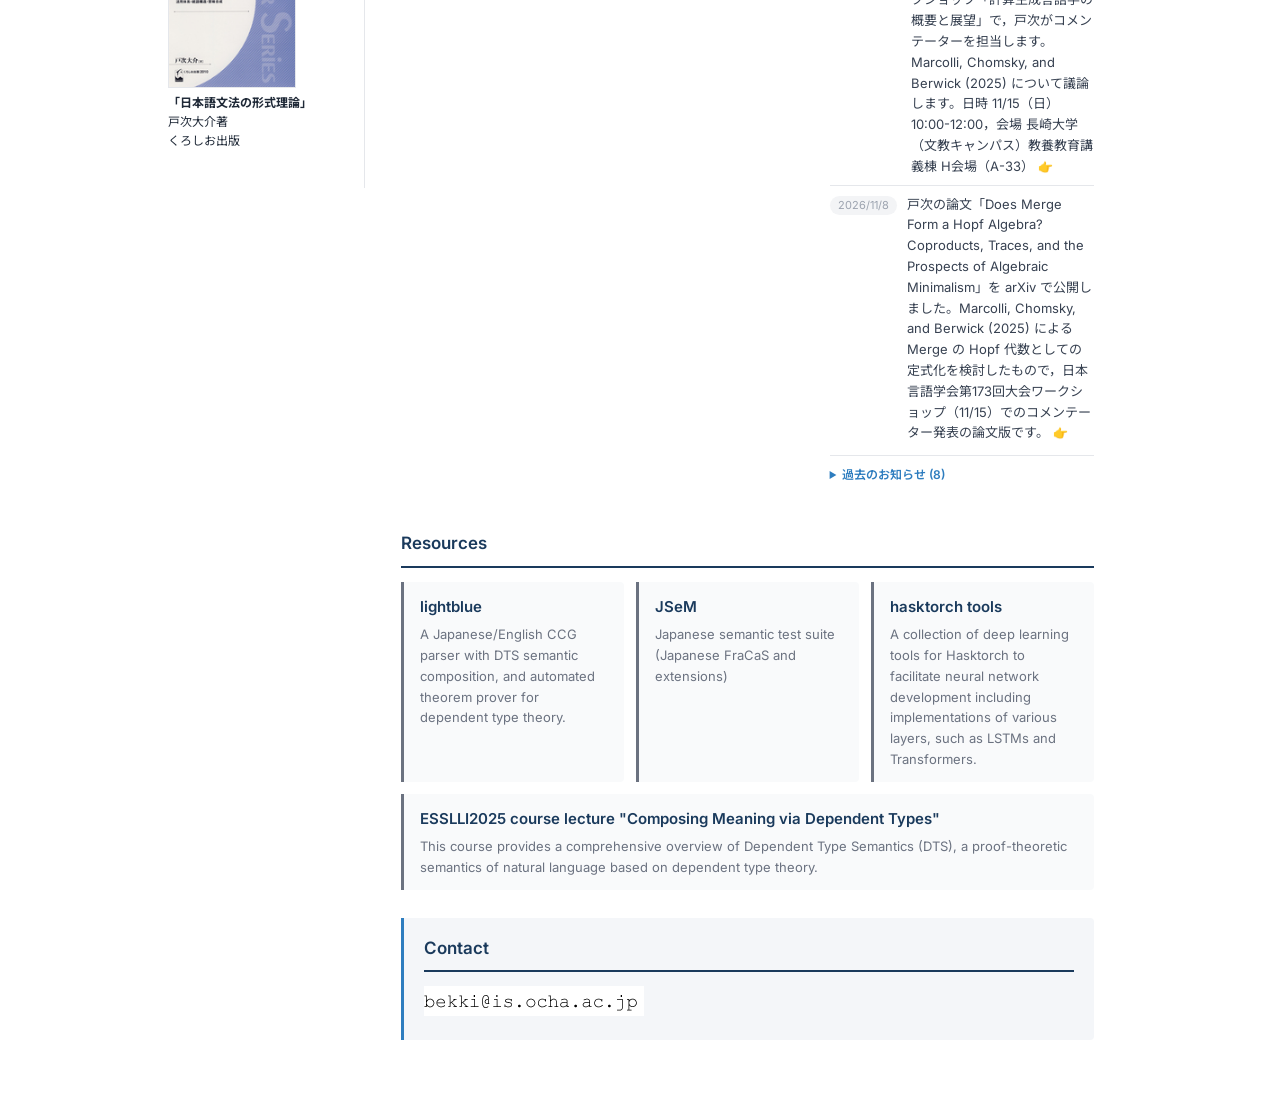
==== commit 117a911a: "Publications & News: arXiv paper "Does Merge Form a Hopf Algebra?" Co-Authored-By: Claude Opus 5.5 <" ====
--- a/ja/index.html
+++ b/ja/index.html
@@ -6,4 +6,4 @@
               くろしお出版
             </div></details></div><div class="main-content"><div xmlns="" class="page-tagline">【数理/理論/計算言語学】戸次研究室　お茶の水女子大学基幹研究院自然科学系情報科学専攻</div><div xmlns="" class="ext-links"><a class="ext-link-btn" href="https://twitter.com/BekkiLab" target="_blank">Twitter / X</a><a class="ext-link-btn" href="https://www.youtube.com/channel/UChd3G2JG8VncyUM4D4R2rCQ" target="_blank">YouTube</a></div><p xmlns="" class="page-about">戸次研究室では、数理言語学(mathematical linguistics)／理論言語学(theoretical linguistics)／計算言語学(computational linguistics)と呼ばれる3分野を横断する研究をしています。
 
-いずれも人間の言語を対象とした自然科学であり、数理モデルを用いて自然言語の（音声と意味の間にある）構造を解明する研究分野です。特に、理論の数理的な性質を対象とする分野が数理言語学、理論の経験的な帰結と検証を対象とする分野が理論言語学、理論の計算的な性質を実装を通して研究する分野が計算言語学と呼ばれています。戸次研究室では主に、組合せ範疇文法(Combinatory Categorial Grammar)、依存型意味論(Dependent Type Semantics)、ニューラル言語モデル(Neural language models)などの理論的枠組みを用いて、さまざまな言語現象を統一的に説明する理論と、その背後にある人間の言語機能の構造を追究しています。</p><div xmlns="" class="index-grid"><div class="index-themes"><div class="section-title">Projects</div><div class="theme-card"><a class="theme-name" href="crest2025.html">(2025-) JST CREST 「人とAI の共生・協働社会を実現する学際的システム基盤の創出」領域「言語諸科学の協働による人・LLM間のフィードバックループ創出」（研究代表者）</a><p class="theme-desc">LLM の実応用には検証・改善についての課題が存在しているが，本研究では言語学的パイプライン(LP)を媒介とする解決を提案する．第一に，LLM とLPそれぞれの自然言語理解における性能上限を探り，第二に，言語諸科学の専門家が操作可能であるLPが，LLM の推論の妥当性を検証し，報酬モデルを提供することで LLM を改善するフィードバックループを創出する．開発と運用においては言語諸科学の専門家が協働して臨む．</p></div><div class="theme-card"><span class="theme-name">(2023-) 科研費基盤B「依存型意味論による自然言語の意味の研究とその自動検証」（研究代表者）</span><p class="theme-desc">依存型理論に基づく自然言語の意味理論である「依存型意味論（DTS）」を用い，多様な言語現象を俯瞰的に分析しつつ，その妥当性を実装によって自動検証する手法の確立を目指す．DTSは長年の課題であった意味の動態と合成性の両立を可能にする．実装においては，日本語CCGパーザ，定理自動証明器，意味論テストセットJSeMを組み合わせ，文から推論成立の成否までを自動計算するパイプラインを構築し，理論の妥当性を定量的に検証する．</p></div></div><div class="index-news"><div class="section-title">News</div><ul class="news-list"><li><span class="news-date">2026/11/20</span><span class="news-text">Tokyo Workshop of Computational Linguistics として，Timothée Bernard 先生（Université Paris Cité）の講演会を開催します。タイトル「Genuine Emergence of Non-Trivial Compositionality in a Propositional Communication Game」，日時 11/20（金）16:45-18:00，会場 お茶の水女子大学 理学部1号館126，参加登録不要（講演は英語）<a class="news-link" href="https://bekkilab.notion.site/2026-Tokyo-Workshop-of-Computational-Linguistics-Talk-by-Prof-Timoth-e-Bernard-3fe244489f4281e68aafcab09f9e0d29" target="_blank">👉</a></span></li><li><span class="news-date">2026/11/25</span><span class="news-text">Joint Symposium of JST CREST "Symbiotic AI Interdisciplinary System" and PRESTO "Symbiotic AI Fundamentals" 2026 で，戸次が講演を行います。タイトル「Meaning as Verification: Linguistic Foundations for the Age of LLMs」，日時 11/25（水）13:35-14:00，会場 神戸大学 滝川記念学術交流会館<a class="news-link" href="https://www.jst.go.jp/kisoken/aip/result/event/jointsympo_symbio2026/index.html" target="_blank">👉</a></span></li><li><span class="news-date">2026/11/17</span><span class="news-text">22nd Theorem Proving and Provers Meeting (TPP2026) で，戸次が招待講演を担当します。タイトル「Propositions as Types, Meanings as Verification: Prop, Type, and Anaphora in Dependent Type Semantics」，日時 11/17（火）13:00-14:00，会場 理研AIP東京オフィス<a class="news-link" href="https://auto-res.github.io/tpp2026/ja/" target="_blank">👉</a></span></li><li><span class="news-date">2026/11/15</span><span class="news-text">日本言語学会第173回大会ワークショップ「計算生成言語学の概要と展望」で，戸次がコメンテーターを担当します。Marcolli, Chomsky, and Berwick (2025) について議論します。日時 11/15（日）10:00-12:00，会場 長崎大学（文教キャンパス）教養教育講義棟 H会場（A-33）<a class="news-link" href="https://ls-japan.org/wp-content/uploads/2026/11/program-lsj173ja-261105.pdf" target="_blank">👉</a></span></li><li><span class="news-date">2026/11/7</span><span class="news-text">戸次がお茶の水女子大学の大学祭「第77回徽音祭」で模擬授業を担当します：タイトル「脅迫論理入門」，日時 11/7（土）14:30-15:30，場所 共通講義棟1号館304<a class="news-link" href="https://kiin-fes.com/archives/13270" target="_blank">👉</a></span></li></ul><details class="news-archive"><summary class="news-archive-summary">過去のお知らせ (7)</summary><ul class="news-list"><li><span class="news-date">2026/9/10</span><span class="news-text">東海英語学研究会ワークショップにおいて公開ディスカッション「Buring (2005) "Binding Theory"の未解決問題」を行う予定です。<a class="news-link" href="https://sites.google.com/view/tokaices/" target="_blank">👉</a></span></li><li><span class="news-date">2026/8/6</span><span class="news-text">Natural Language Meets Logic and Machine Learning (NALOMA VI)＠ESSLLI2026 (Prague) で3件の発表を行いました。<a class="news-link" href="https://naloma.github.io/2026/" target="_blank">👉</a></span></li><li><span class="news-date">2026/7/11</span><span class="news-text">Bridges and Gaps between Formal and Computational Linguistics (BriGap-3)で4件の発表を行いました。<a class="news-link" href="https://brigap-workshop.github.io/2026/" target="_blank">👉</a></span></li><li><span class="news-date">2026/3/11</span><span class="news-text">NLP2026＠宇都宮では「Q6:計算・形式言語学」3/11 (水) 11:15-12:45 で7件のポスター発表を行いました。<a class="news-link" href="https://www.anlp.jp/proceedings/annual_meeting/2026/" target="_blank">👉</a></span></li><li><span class="news-date">2025/11/28</span><span class="news-text">LENLS21 (11/28-30, 名古屋) を開催しました。<a class="news-link" href="https://lenls.github.io/lenls21/" target="_blank">👉</a></span></li><li><span class="news-date">2025/11/10</span><span class="news-text">戸次研M1の宮川夏菜子さんが、人工知能学会2025年度全国大会学生奨励賞を受賞しました。「依存型理論のための自動定理証明器Neural Waniの開発に向けて」<a class="news-link" href="https://www.ocha.ac.jp/news/d017153.html" target="_blank">👉</a></span></li><li><span class="news-date">2025/9/30</span><span class="news-text">JST CREST「人と AI の共生・協働社会を実現する学際的システム基盤の創出」領域に応募していた研究課題が採択されました。「言語諸科学の協働による人・LLM間のフィードバック・ループ創出」戸次大介，主たる共同研究者：河原大輔（早大），松崎拓也（東京理科大），大関洋平（東大），谷中瞳（東大）<a class="news-link" href="https://www.jst.go.jp/kisoken/crest/project/1111129/1111129_2025.html#anchor-5" target="_blank">👉</a></span></li></ul></details></div></div><div xmlns="" class="section-title">Resources</div><div xmlns="" class="res-grid"><div class="res-card"><a class="theme-name" href="https://github.com/DaisukeBekki/lightblue/" target="_blank">lightblue</a><p class="theme-desc">A Japanese/English CCG parser with DTS semantic composition, and automated theorem prover for dependent type theory.</p></div><div class="res-card"><a class="theme-name" href="https://github.com/DaisukeBekki/JSeM/" target="_blank">JSeM</a><p class="theme-desc">Japanese semantic test suite (Japanese FraCaS and extensions)</p></div><div class="res-card"><a class="theme-name" href="https://github.com/DaisukeBekki/hasktorch-tools/" target="_blank">hasktorch tools</a><p class="theme-desc">A collection of deep learning tools for Hasktorch to facilitate neural network development including implementations of various layers, such as LSTMs and Transformers.</p></div><div class="res-card"><a class="theme-name" href="https://github.com/DaisukeBekki/ESSLLI2025" target="_blank">ESSLLI2025 course lecture "Composing Meaning via Dependent Types"</a><p class="theme-desc">This course provides a comprehensive overview of Dependent Type Semantics (DTS), a proof-theoretic semantics of natural language based on dependent type theory.</p></div></div><div xmlns="" class="index-contact"><div class="section-title">Contact</div><img src="../images/emailaddress.bmp" alt="email address"/></div></div></div></body></html>
+いずれも人間の言語を対象とした自然科学であり、数理モデルを用いて自然言語の（音声と意味の間にある）構造を解明する研究分野です。特に、理論の数理的な性質を対象とする分野が数理言語学、理論の経験的な帰結と検証を対象とする分野が理論言語学、理論の計算的な性質を実装を通して研究する分野が計算言語学と呼ばれています。戸次研究室では主に、組合せ範疇文法(Combinatory Categorial Grammar)、依存型意味論(Dependent Type Semantics)、ニューラル言語モデル(Neural language models)などの理論的枠組みを用いて、さまざまな言語現象を統一的に説明する理論と、その背後にある人間の言語機能の構造を追究しています。</p><div xmlns="" class="index-grid"><div class="index-themes"><div class="section-title">Projects</div><div class="theme-card"><a class="theme-name" href="crest2025.html">(2025-) JST CREST 「人とAI の共生・協働社会を実現する学際的システム基盤の創出」領域「言語諸科学の協働による人・LLM間のフィードバックループ創出」（研究代表者）</a><p class="theme-desc">LLM の実応用には検証・改善についての課題が存在しているが，本研究では言語学的パイプライン(LP)を媒介とする解決を提案する．第一に，LLM とLPそれぞれの自然言語理解における性能上限を探り，第二に，言語諸科学の専門家が操作可能であるLPが，LLM の推論の妥当性を検証し，報酬モデルを提供することで LLM を改善するフィードバックループを創出する．開発と運用においては言語諸科学の専門家が協働して臨む．</p></div><div class="theme-card"><span class="theme-name">(2023-) 科研費基盤B「依存型意味論による自然言語の意味の研究とその自動検証」（研究代表者）</span><p class="theme-desc">依存型理論に基づく自然言語の意味理論である「依存型意味論（DTS）」を用い，多様な言語現象を俯瞰的に分析しつつ，その妥当性を実装によって自動検証する手法の確立を目指す．DTSは長年の課題であった意味の動態と合成性の両立を可能にする．実装においては，日本語CCGパーザ，定理自動証明器，意味論テストセットJSeMを組み合わせ，文から推論成立の成否までを自動計算するパイプラインを構築し，理論の妥当性を定量的に検証する．</p></div></div><div class="index-news"><div class="section-title">News</div><ul class="news-list"><li><span class="news-date">2026/11/20</span><span class="news-text">Tokyo Workshop of Computational Linguistics として，Timothée Bernard 先生（Université Paris Cité）の講演会を開催します。タイトル「Genuine Emergence of Non-Trivial Compositionality in a Propositional Communication Game」，日時 11/20（金）16:45-18:00，会場 お茶の水女子大学 理学部1号館126，参加登録不要（講演は英語）<a class="news-link" href="https://bekkilab.notion.site/2026-Tokyo-Workshop-of-Computational-Linguistics-Talk-by-Prof-Timoth-e-Bernard-3fe244489f4281e68aafcab09f9e0d29" target="_blank">👉</a></span></li><li><span class="news-date">2026/11/25</span><span class="news-text">Joint Symposium of JST CREST "Symbiotic AI Interdisciplinary System" and PRESTO "Symbiotic AI Fundamentals" 2026 で，戸次が講演を行います。タイトル「Meaning as Verification: Linguistic Foundations for the Age of LLMs」，日時 11/25（水）13:35-14:00，会場 神戸大学 滝川記念学術交流会館<a class="news-link" href="https://www.jst.go.jp/kisoken/aip/result/event/jointsympo_symbio2026/index.html" target="_blank">👉</a></span></li><li><span class="news-date">2026/11/17</span><span class="news-text">22nd Theorem Proving and Provers Meeting (TPP2026) で，戸次が招待講演を担当します。タイトル「Propositions as Types, Meanings as Verification: Prop, Type, and Anaphora in Dependent Type Semantics」，日時 11/17（火）13:00-14:00，会場 理研AIP東京オフィス<a class="news-link" href="https://auto-res.github.io/tpp2026/ja/" target="_blank">👉</a></span></li><li><span class="news-date">2026/11/15</span><span class="news-text">日本言語学会第173回大会ワークショップ「計算生成言語学の概要と展望」で，戸次がコメンテーターを担当します。Marcolli, Chomsky, and Berwick (2025) について議論します。日時 11/15（日）10:00-12:00，会場 長崎大学（文教キャンパス）教養教育講義棟 H会場（A-33）<a class="news-link" href="https://ls-japan.org/wp-content/uploads/2026/11/program-lsj173ja-261105.pdf" target="_blank">👉</a></span></li><li><span class="news-date">2026/11/8</span><span class="news-text">戸次の論文「Does Merge Form a Hopf Algebra? Coproducts, Traces, and the Prospects of Algebraic Minimalism」を arXiv で公開しました。Marcolli, Chomsky, and Berwick (2025) による Merge の Hopf 代数としての定式化を検討したもので，日本言語学会第173回大会ワークショップ（11/15）でのコメンテーター発表の論文版です。<a class="news-link" href="https://arxiv.org/abs/2611.11502" target="_blank">👉</a></span></li></ul><details class="news-archive"><summary class="news-archive-summary">過去のお知らせ (8)</summary><ul class="news-list"><li><span class="news-date">2026/11/7</span><span class="news-text">戸次がお茶の水女子大学の大学祭「第77回徽音祭」で模擬授業を担当します：タイトル「脅迫論理入門」，日時 11/7（土）14:30-15:30，場所 共通講義棟1号館304<a class="news-link" href="https://kiin-fes.com/archives/13270" target="_blank">👉</a></span></li><li><span class="news-date">2026/9/10</span><span class="news-text">東海英語学研究会ワークショップにおいて公開ディスカッション「Buring (2005) "Binding Theory"の未解決問題」を行う予定です。<a class="news-link" href="https://sites.google.com/view/tokaices/" target="_blank">👉</a></span></li><li><span class="news-date">2026/8/6</span><span class="news-text">Natural Language Meets Logic and Machine Learning (NALOMA VI)＠ESSLLI2026 (Prague) で3件の発表を行いました。<a class="news-link" href="https://naloma.github.io/2026/" target="_blank">👉</a></span></li><li><span class="news-date">2026/7/11</span><span class="news-text">Bridges and Gaps between Formal and Computational Linguistics (BriGap-3)で4件の発表を行いました。<a class="news-link" href="https://brigap-workshop.github.io/2026/" target="_blank">👉</a></span></li><li><span class="news-date">2026/3/11</span><span class="news-text">NLP2026＠宇都宮では「Q6:計算・形式言語学」3/11 (水) 11:15-12:45 で7件のポスター発表を行いました。<a class="news-link" href="https://www.anlp.jp/proceedings/annual_meeting/2026/" target="_blank">👉</a></span></li><li><span class="news-date">2025/11/28</span><span class="news-text">LENLS21 (11/28-30, 名古屋) を開催しました。<a class="news-link" href="https://lenls.github.io/lenls21/" target="_blank">👉</a></span></li><li><span class="news-date">2025/11/10</span><span class="news-text">戸次研M1の宮川夏菜子さんが、人工知能学会2025年度全国大会学生奨励賞を受賞しました。「依存型理論のための自動定理証明器Neural Waniの開発に向けて」<a class="news-link" href="https://www.ocha.ac.jp/news/d017153.html" target="_blank">👉</a></span></li><li><span class="news-date">2025/9/30</span><span class="news-text">JST CREST「人と AI の共生・協働社会を実現する学際的システム基盤の創出」領域に応募していた研究課題が採択されました。「言語諸科学の協働による人・LLM間のフィードバック・ループ創出」戸次大介，主たる共同研究者：河原大輔（早大），松崎拓也（東京理科大），大関洋平（東大），谷中瞳（東大）<a class="news-link" href="https://www.jst.go.jp/kisoken/crest/project/1111129/1111129_2025.html#anchor-5" target="_blank">👉</a></span></li></ul></details></div></div><div xmlns="" class="section-title">Resources</div><div xmlns="" class="res-grid"><div class="res-card"><a class="theme-name" href="https://github.com/DaisukeBekki/lightblue/" target="_blank">lightblue</a><p class="theme-desc">A Japanese/English CCG parser with DTS semantic composition, and automated theorem prover for dependent type theory.</p></div><div class="res-card"><a class="theme-name" href="https://github.com/DaisukeBekki/JSeM/" target="_blank">JSeM</a><p class="theme-desc">Japanese semantic test suite (Japanese FraCaS and extensions)</p></div><div class="res-card"><a class="theme-name" href="https://github.com/DaisukeBekki/hasktorch-tools/" target="_blank">hasktorch tools</a><p class="theme-desc">A collection of deep learning tools for Hasktorch to facilitate neural network development including implementations of various layers, such as LSTMs and Transformers.</p></div><div class="res-card"><a class="theme-name" href="https://github.com/DaisukeBekki/ESSLLI2025" target="_blank">ESSLLI2025 course lecture "Composing Meaning via Dependent Types"</a><p class="theme-desc">This course provides a comprehensive overview of Dependent Type Semantics (DTS), a proof-theoretic semantics of natural language based on dependent type theory.</p></div></div><div xmlns="" class="index-contact"><div class="section-title">Contact</div><img src="../images/emailaddress.bmp" alt="email address"/></div></div></div></body></html>
